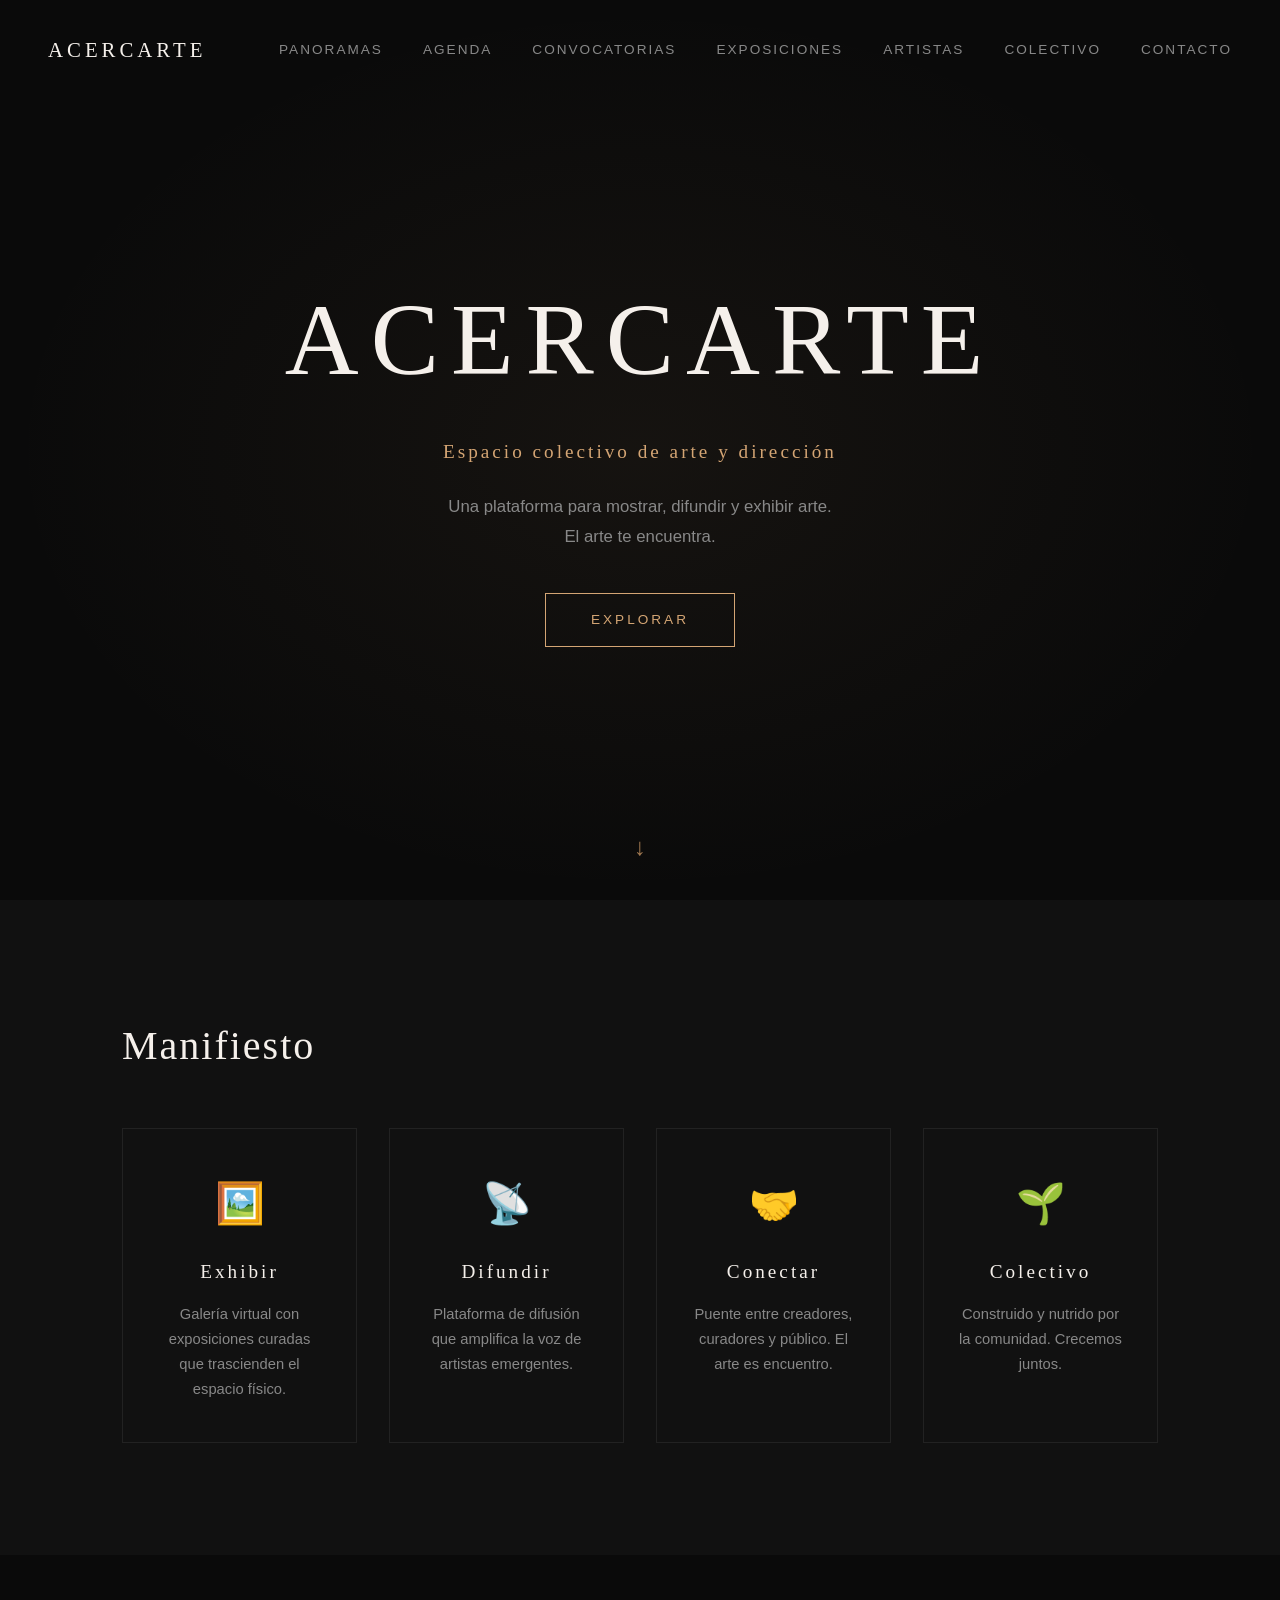
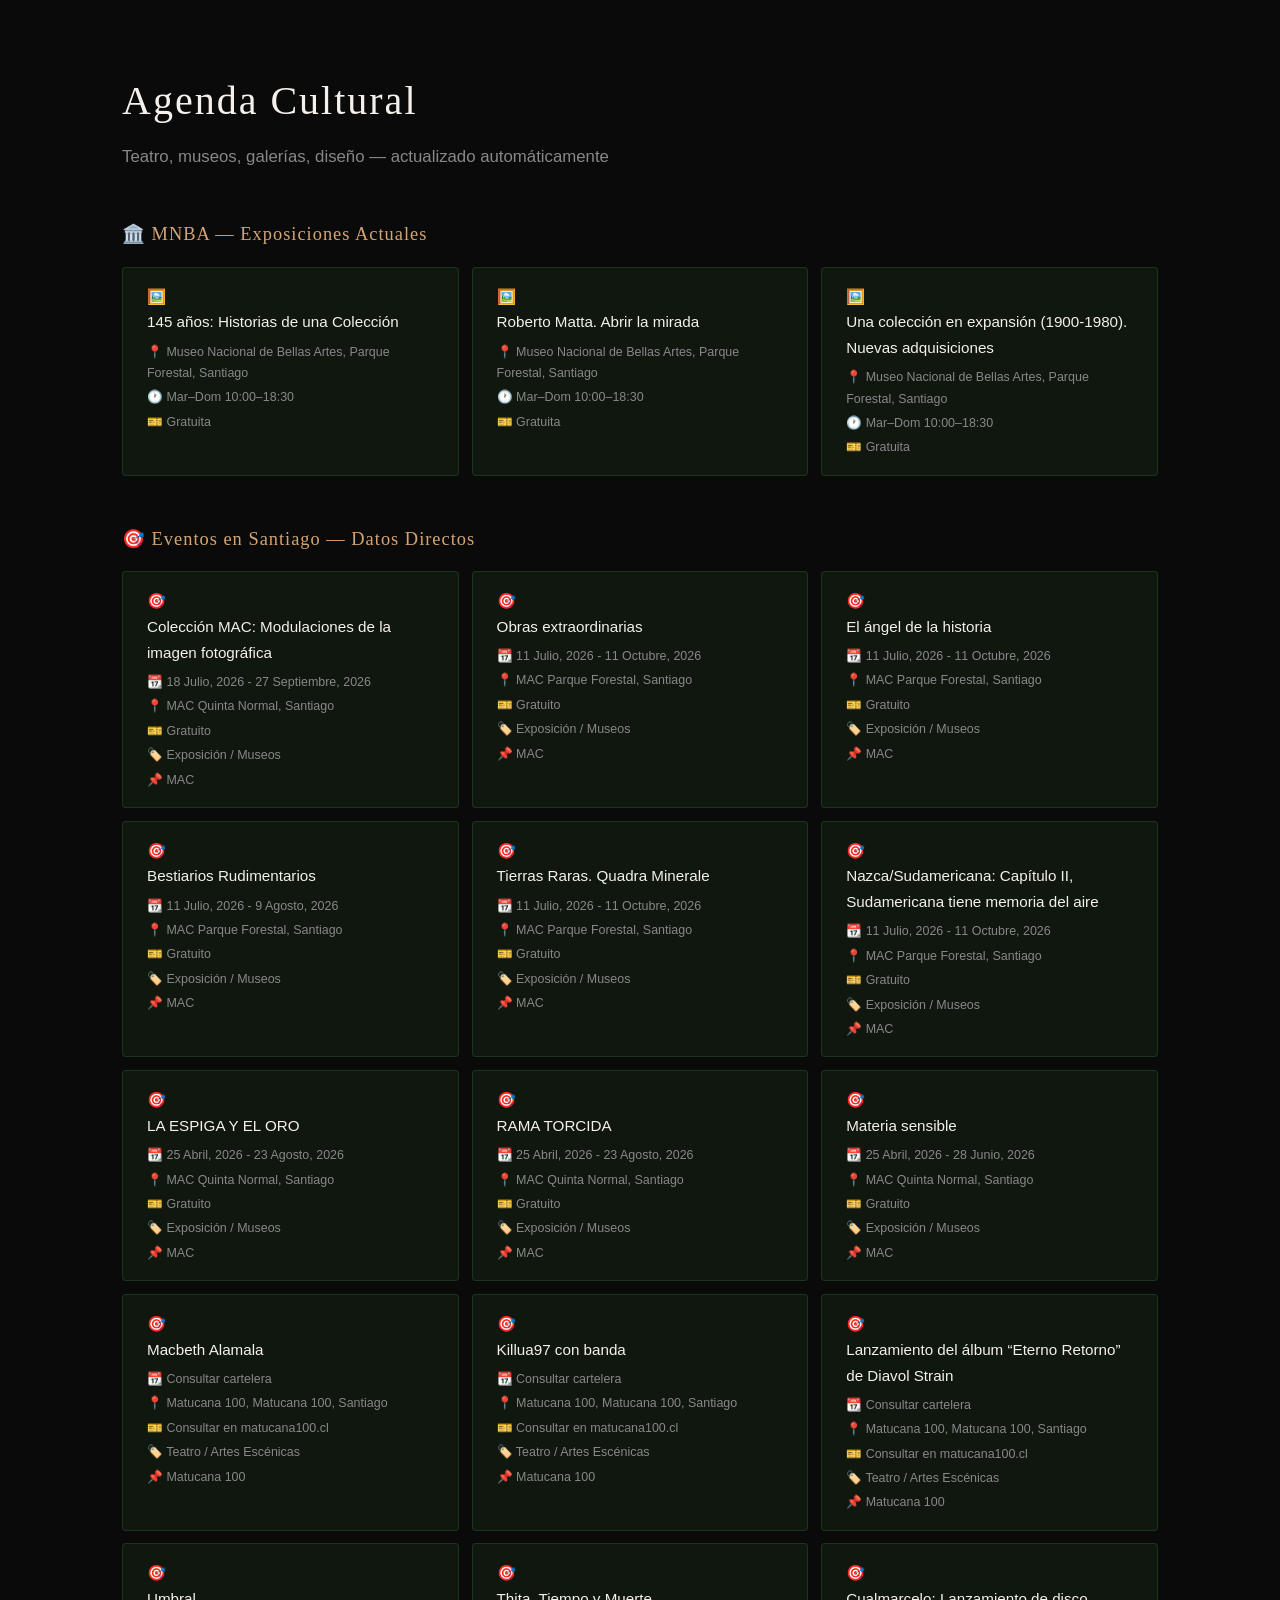
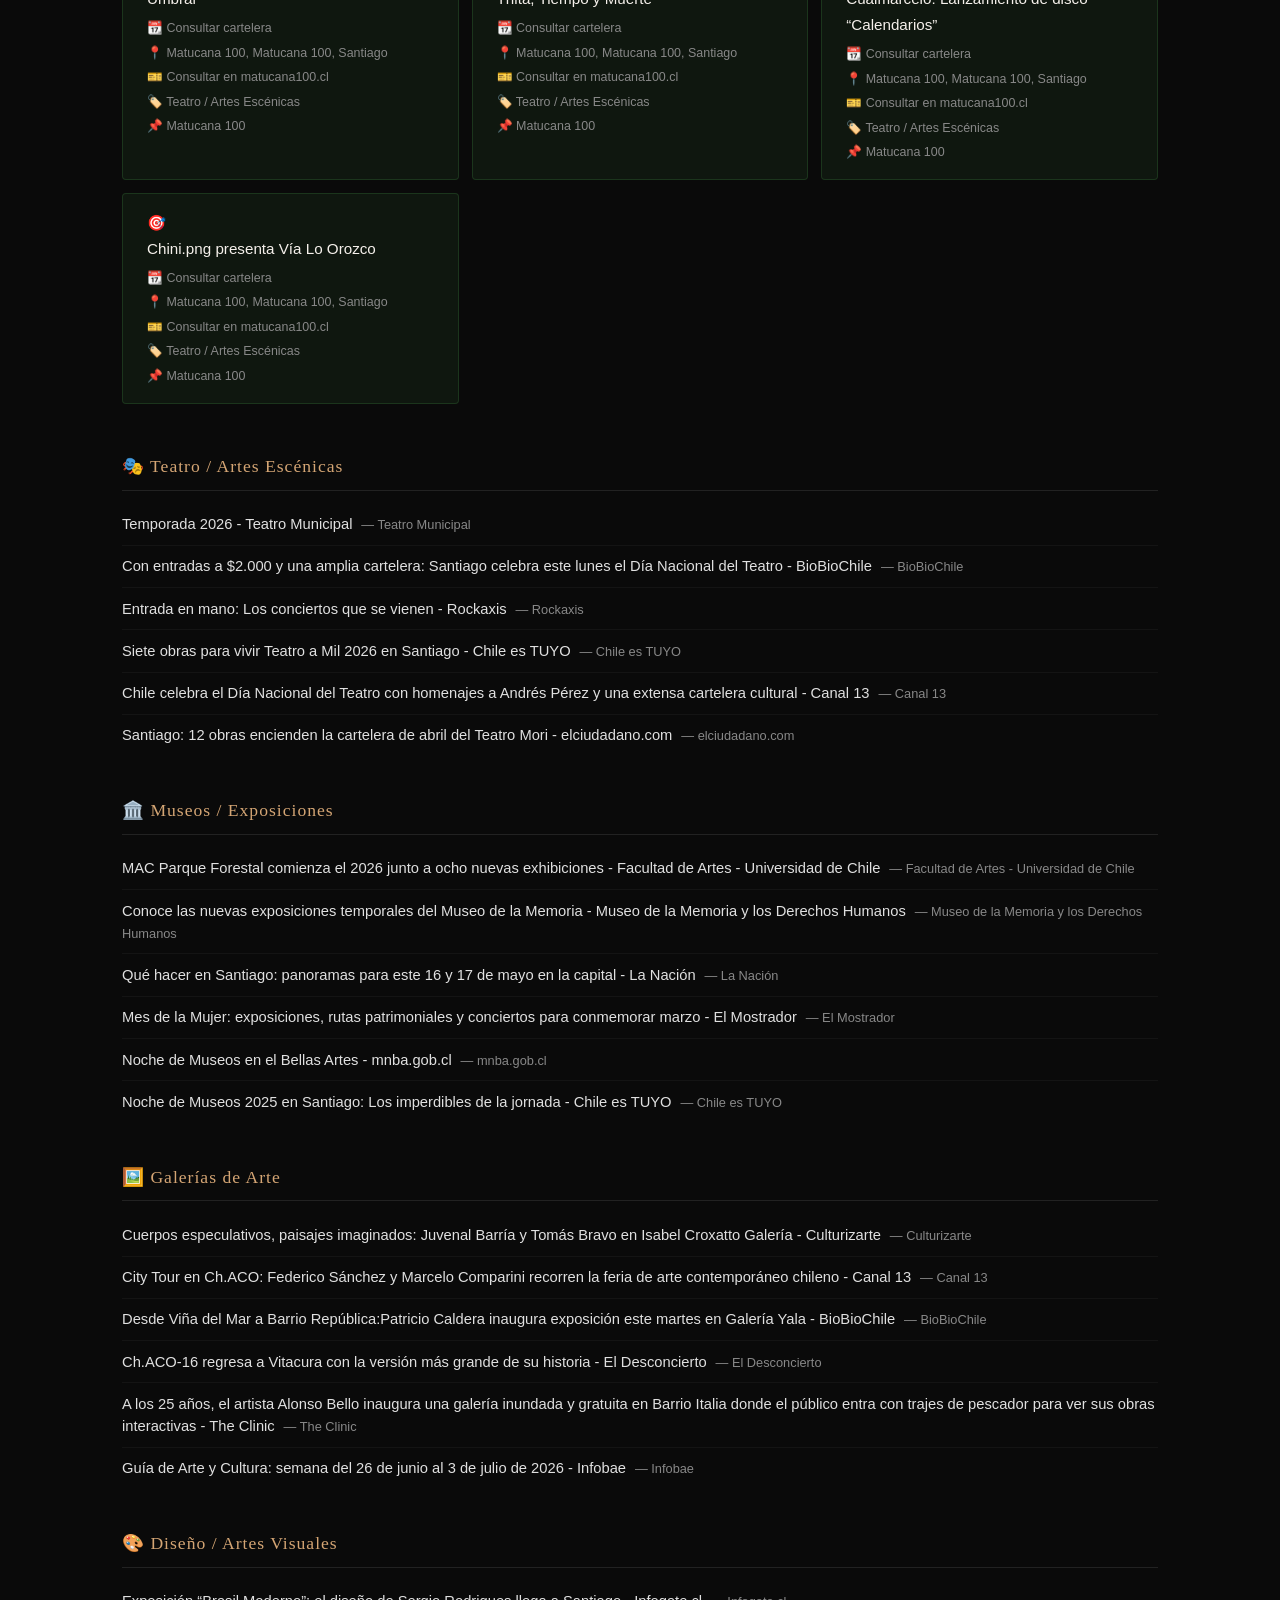
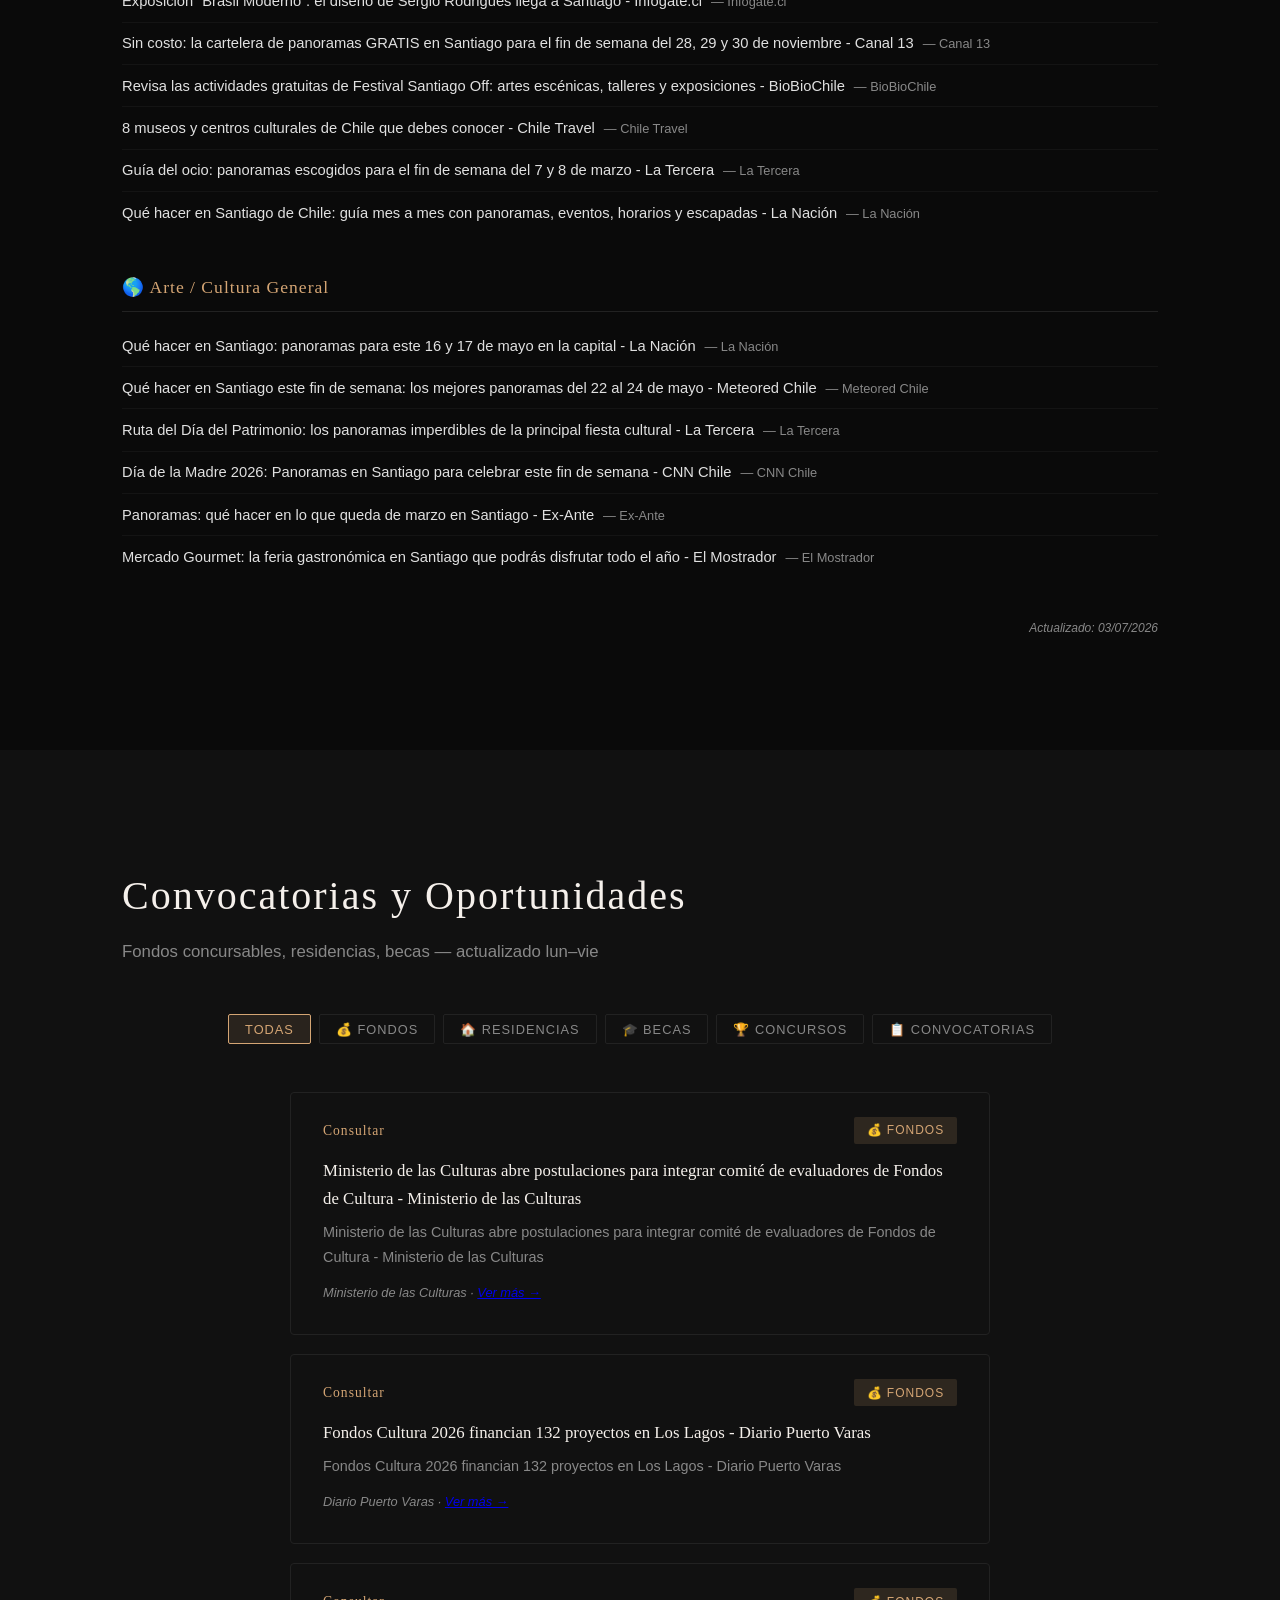
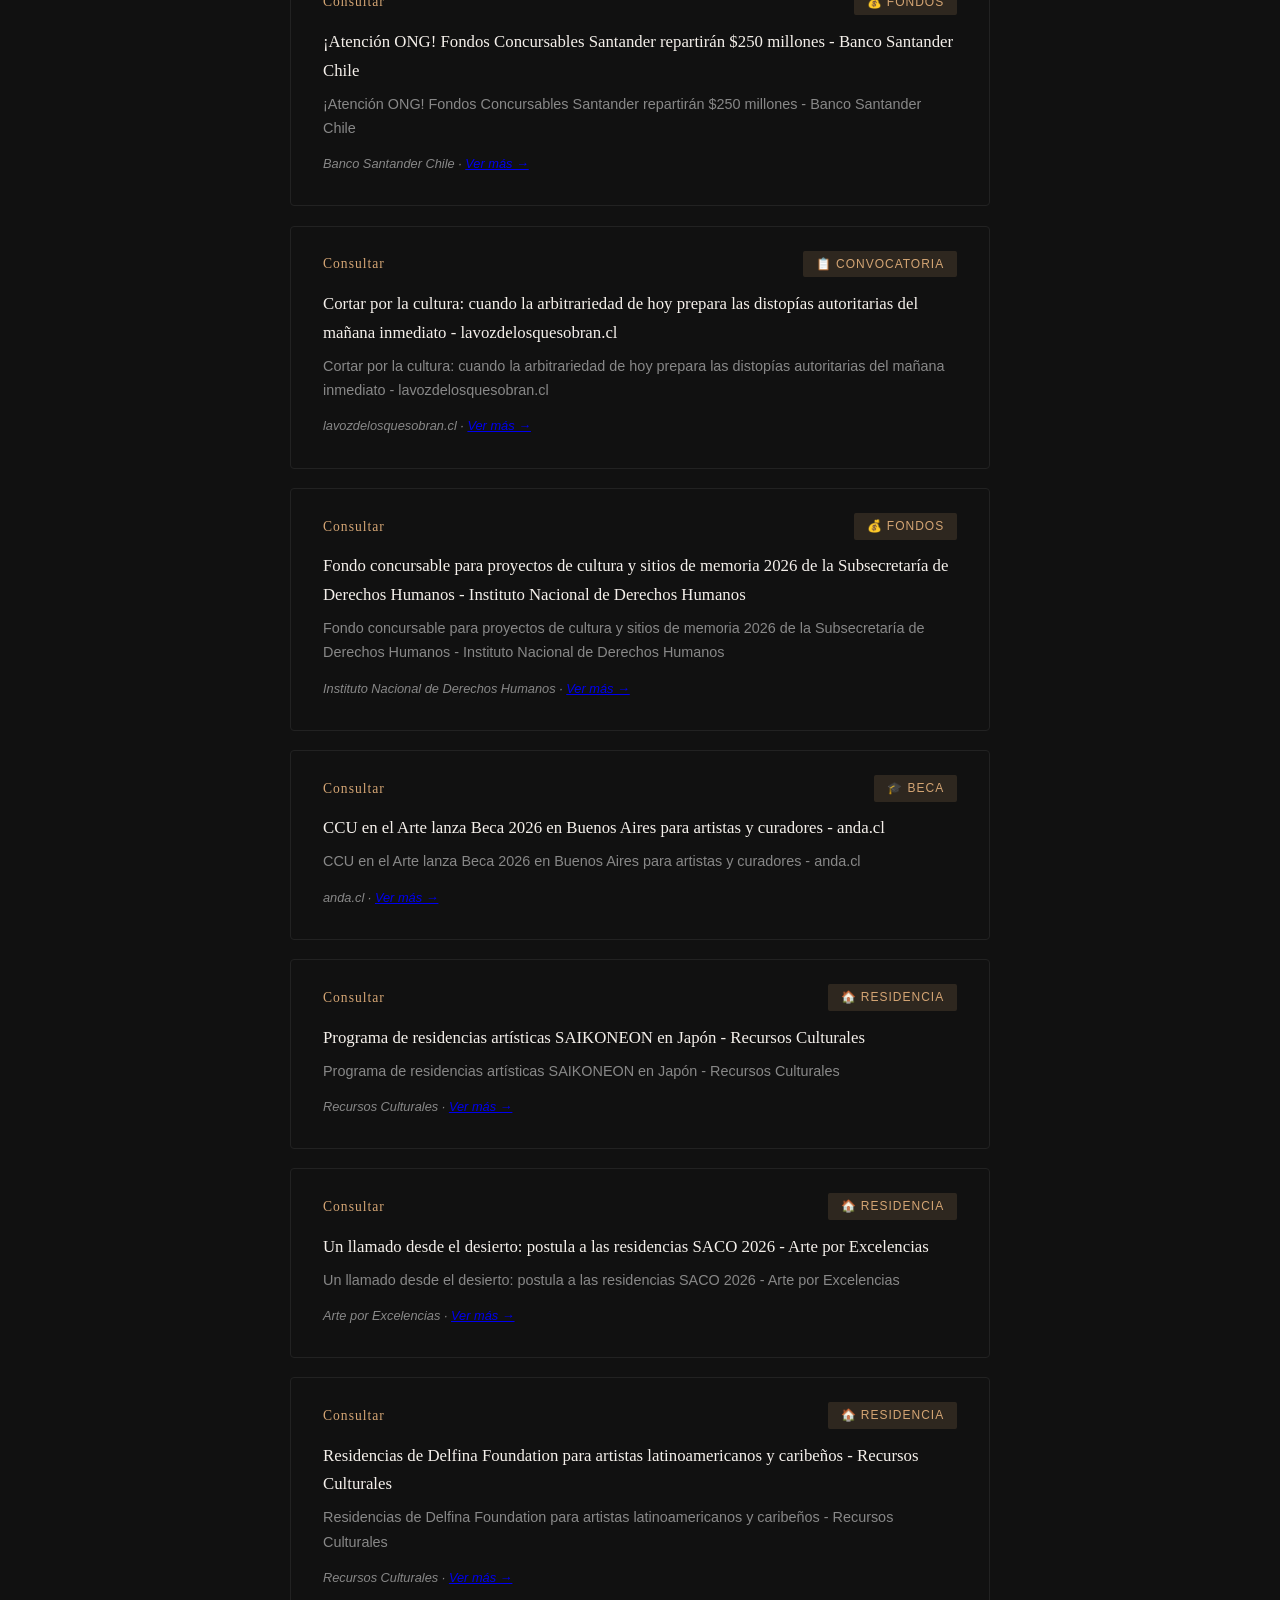
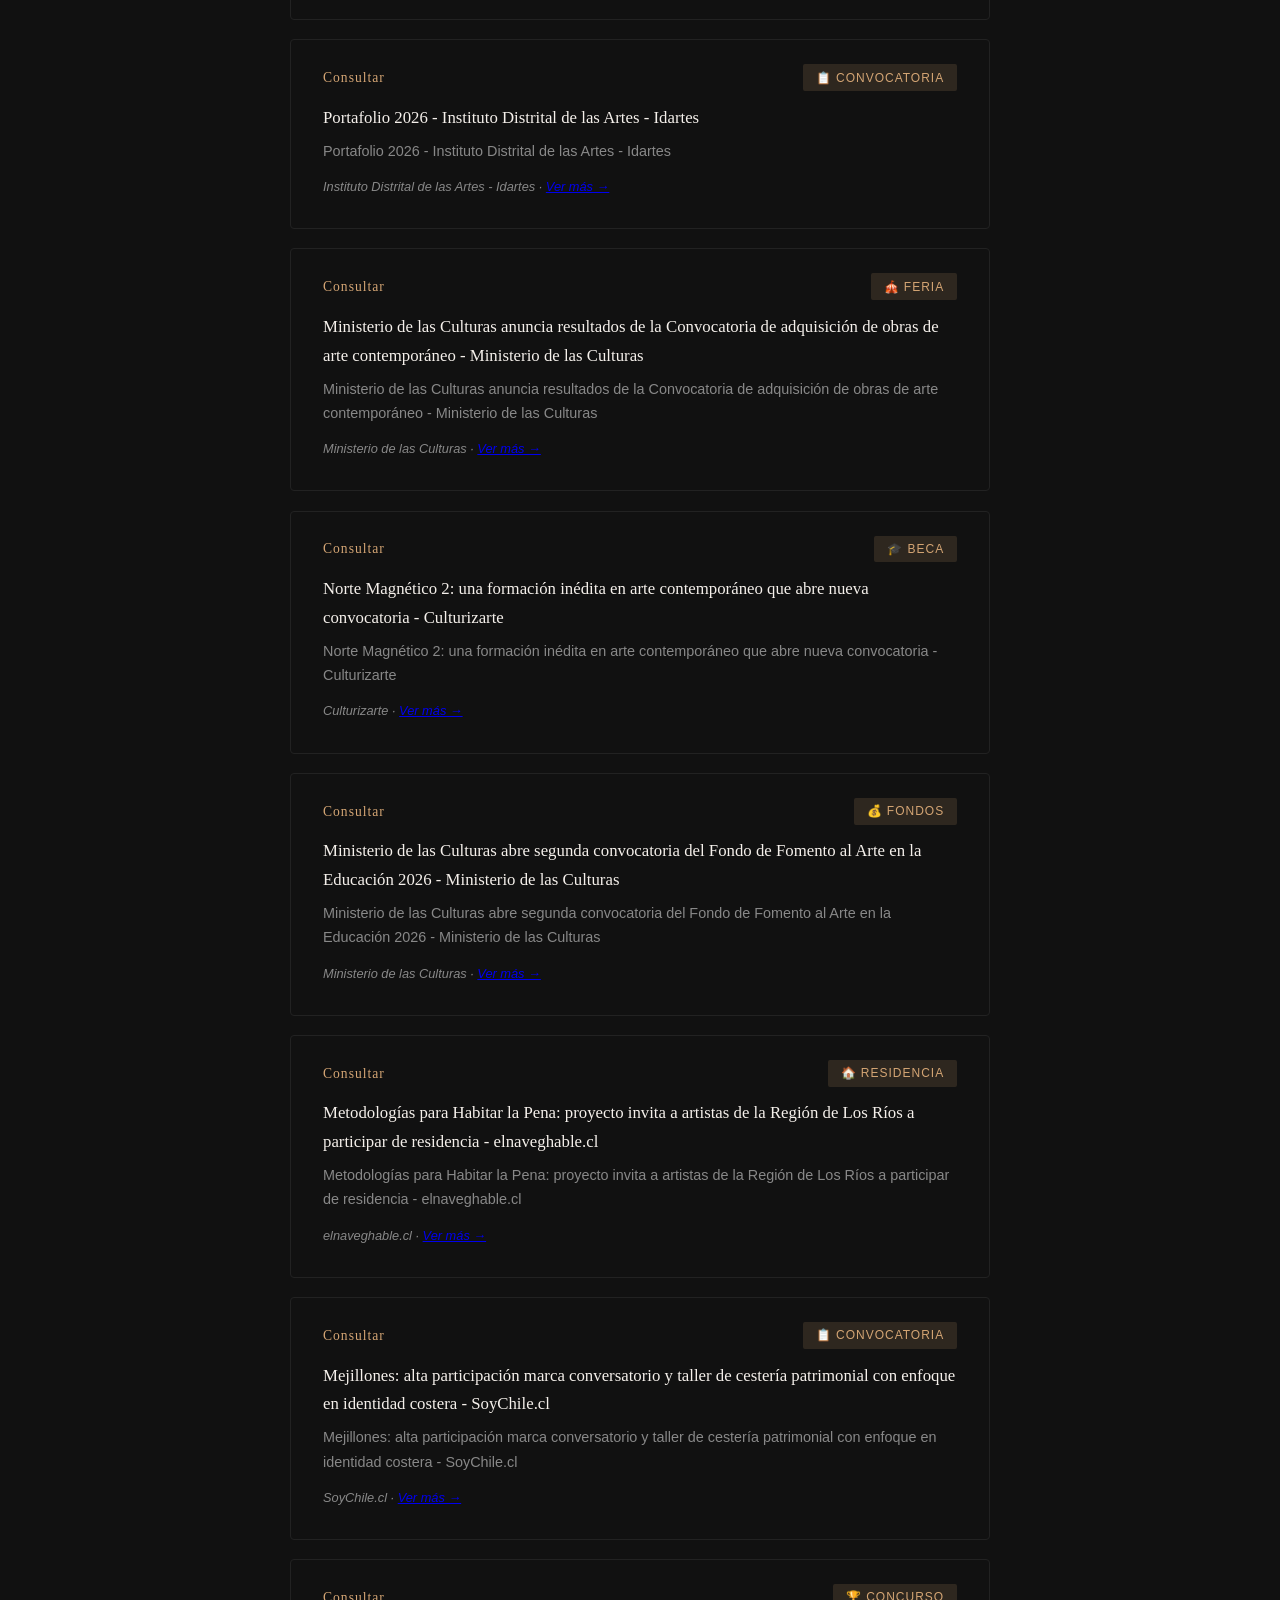
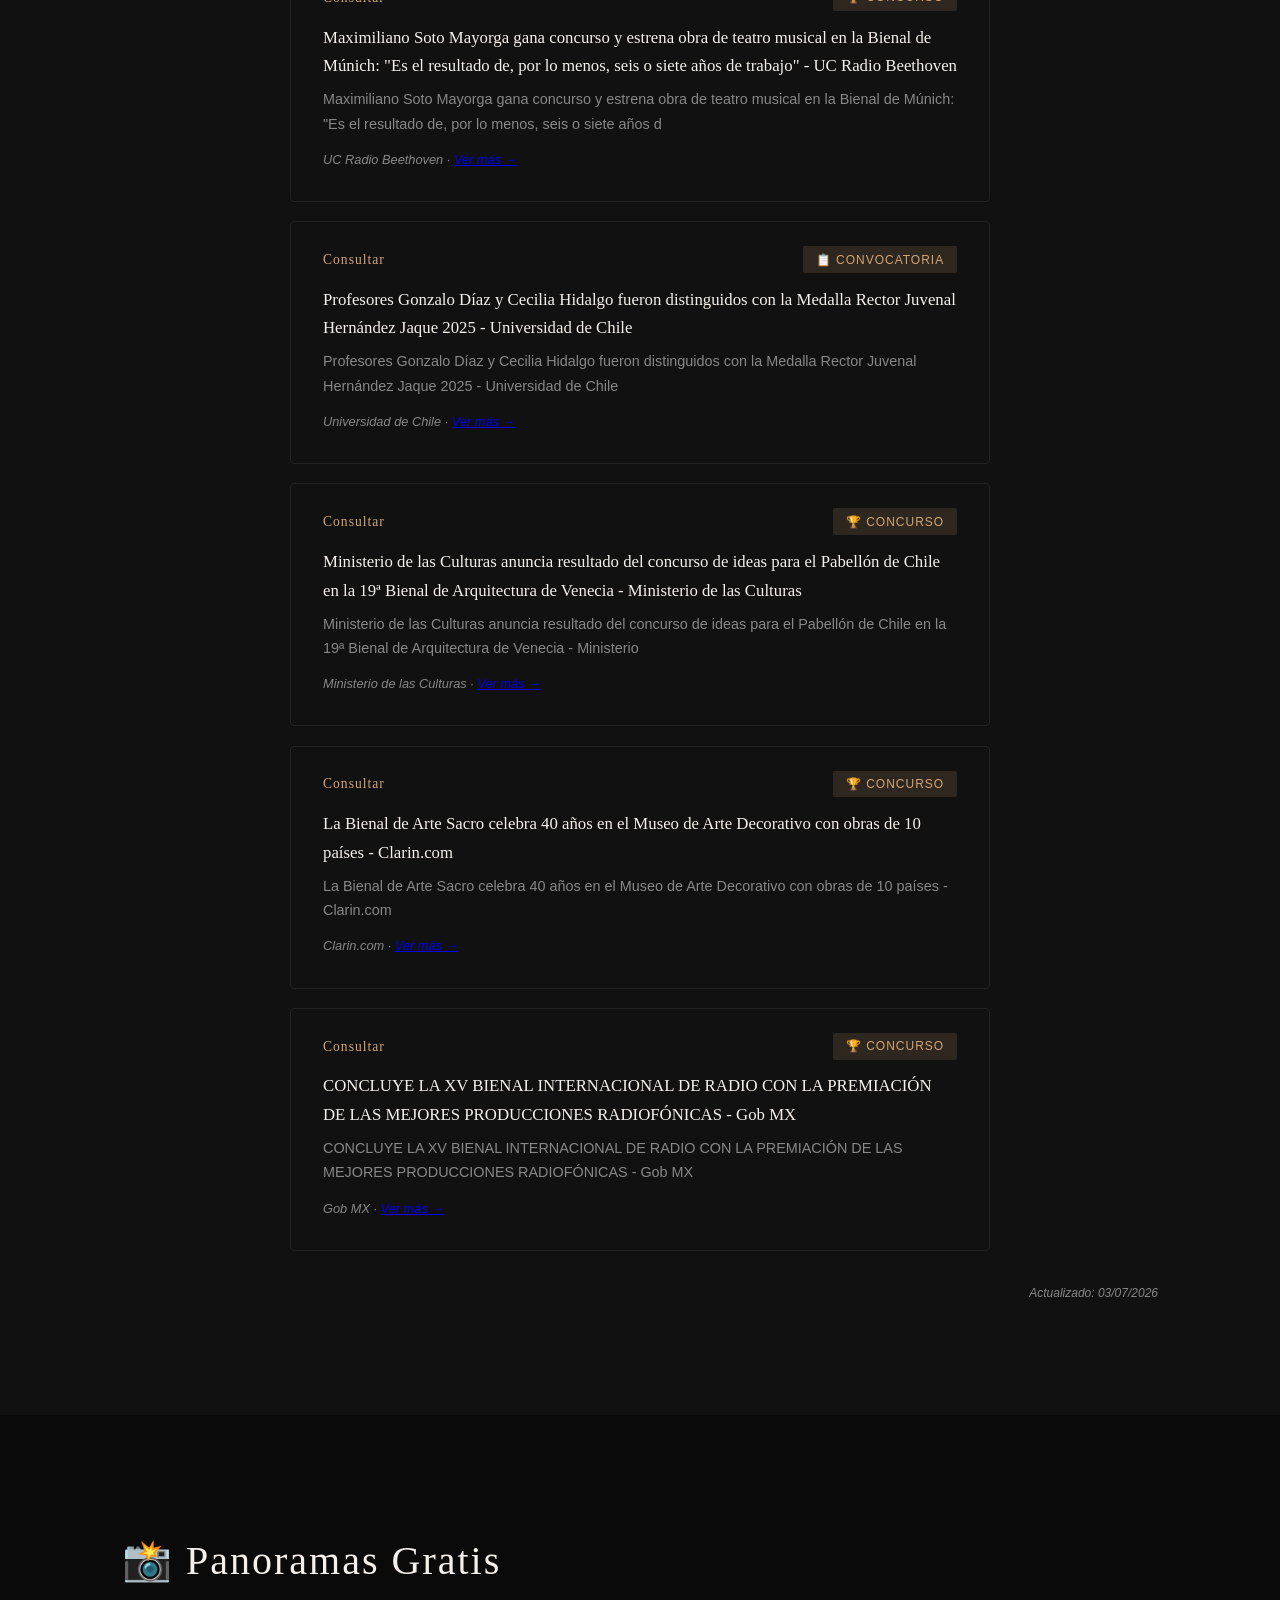
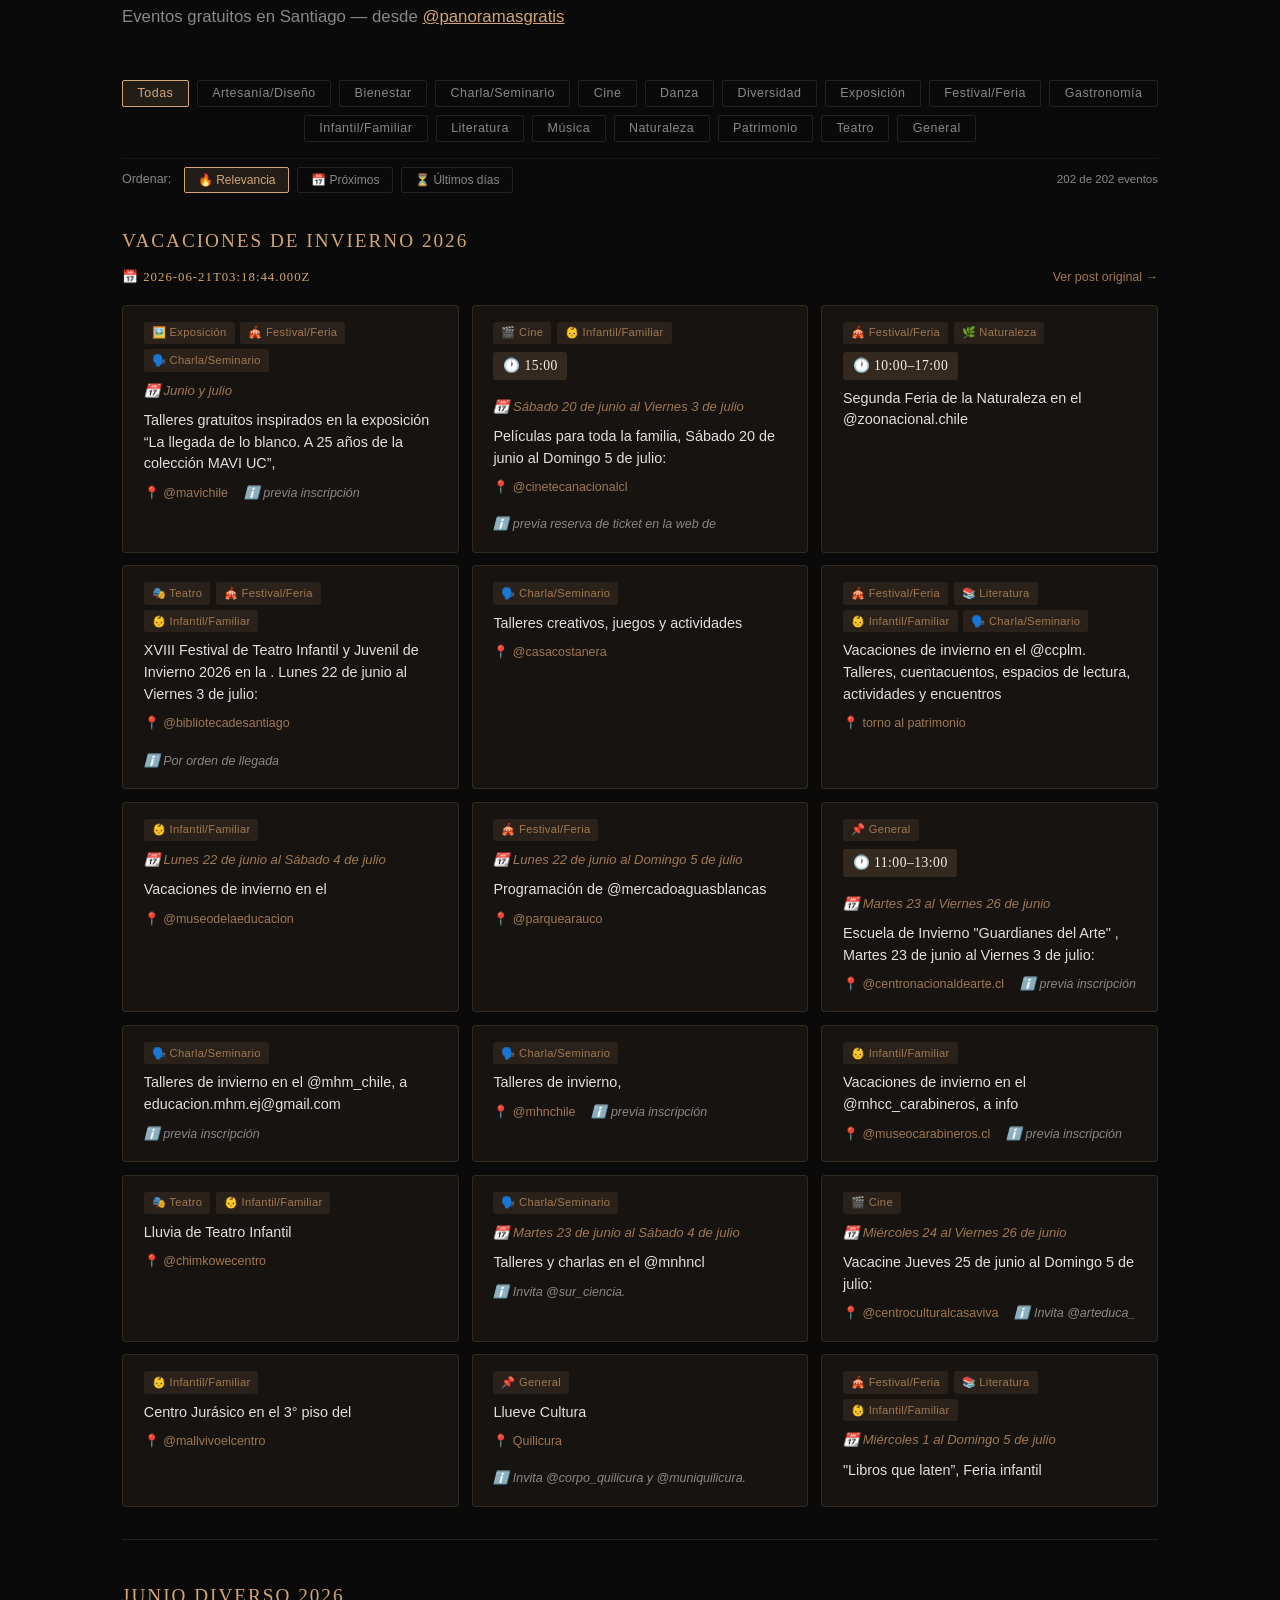
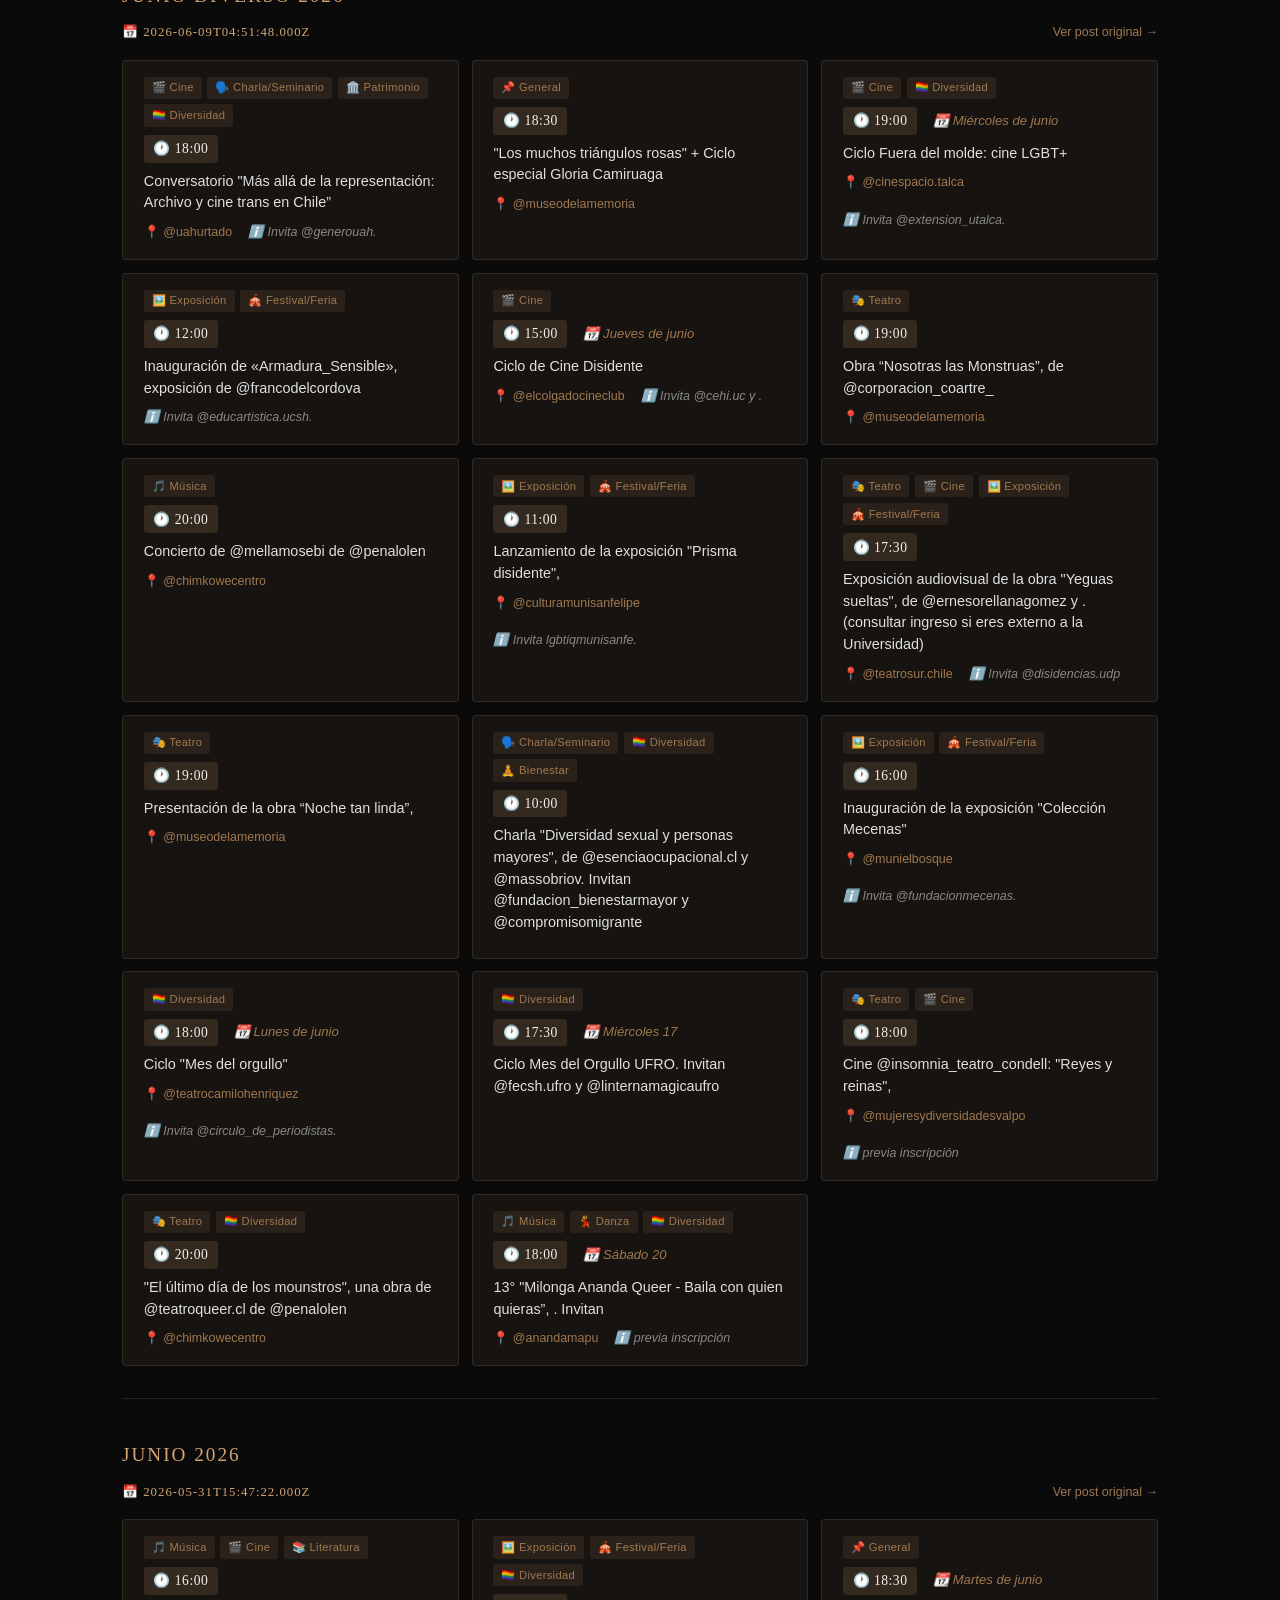
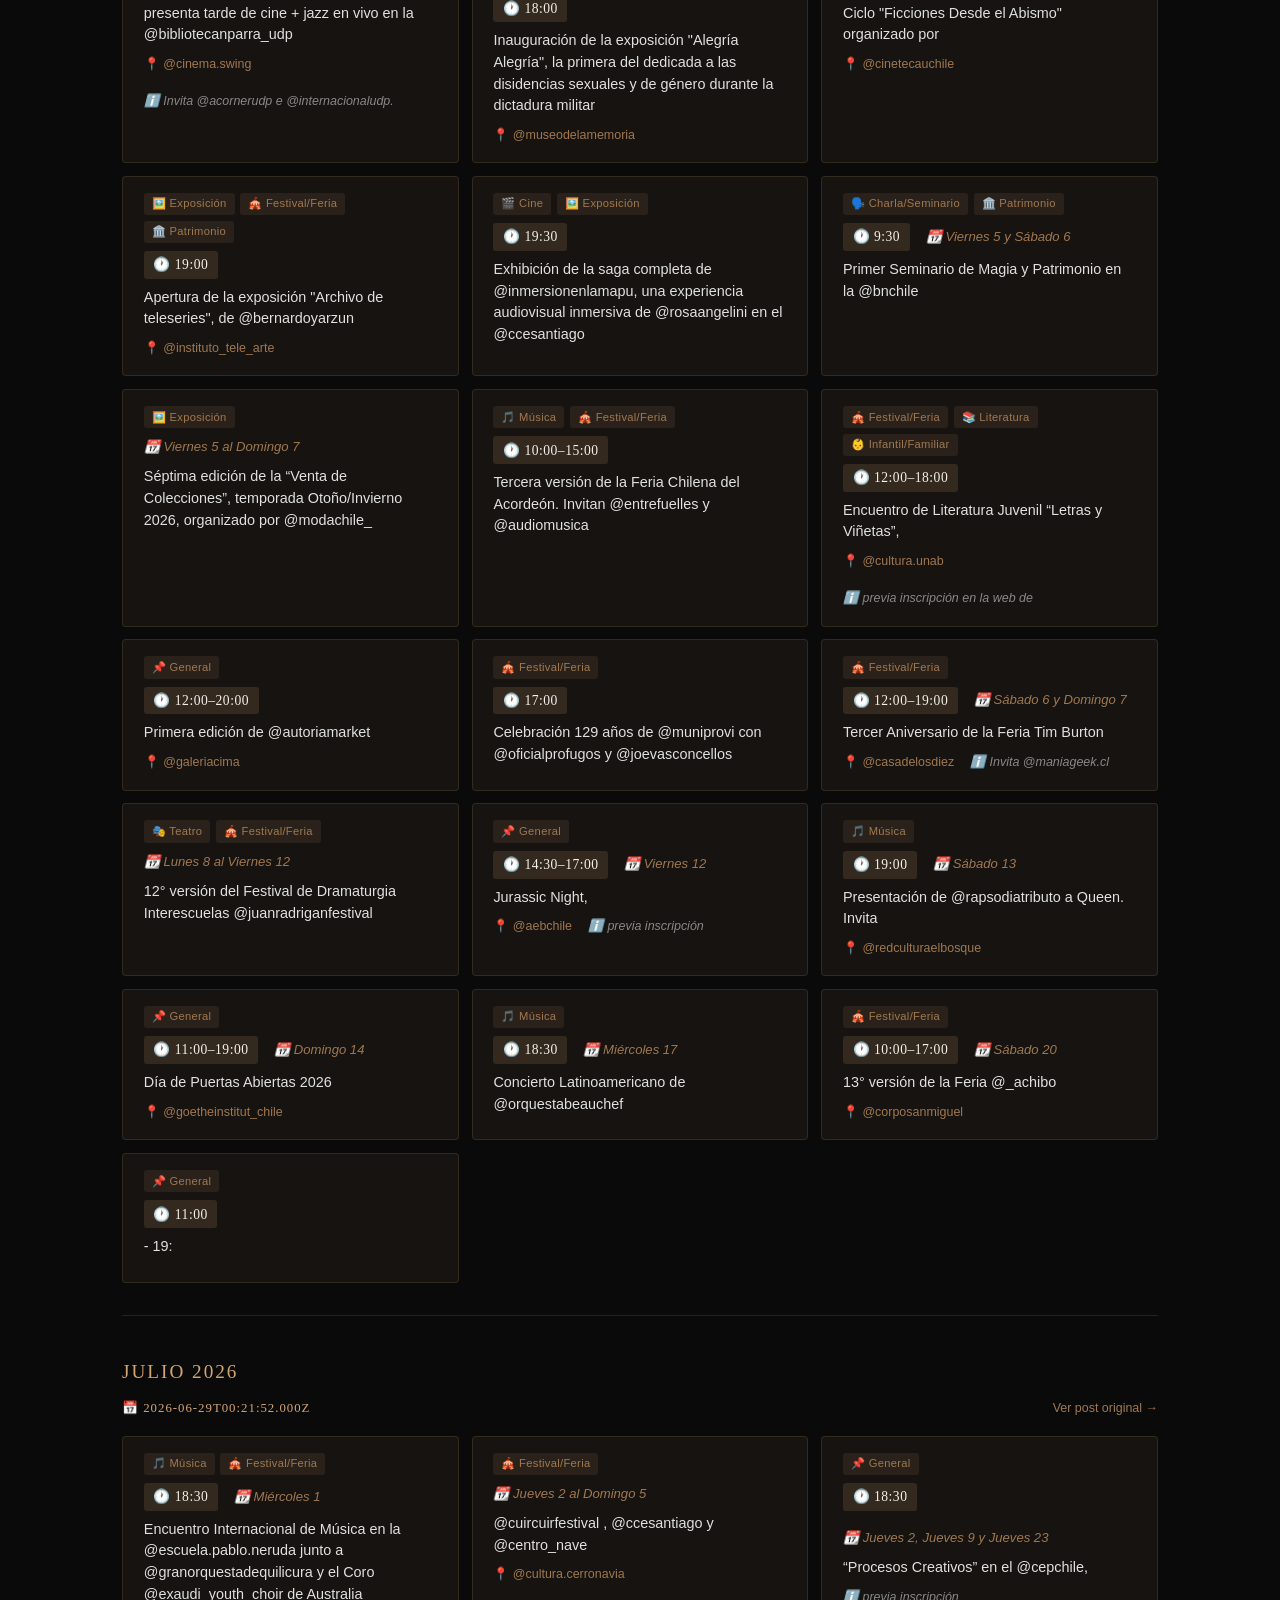
==== index.html @ b7f4e4b4 "🎯 Eventos Directos section + Panorama filters/sort UI" ====
<!DOCTYPE html>
<html lang="es">
<head>
    <meta charset="UTF-8">
    <meta name="viewport" content="width=device-width, initial-scale=1.0">
    <meta name="description" content="ACERCARTE — Espacio colectivo de arte y dirección. Exhibimos, difundimos y conectamos arte emergente.">
    <title>ACERCARTE — Espacio Colectivo de Arte</title>
    <link rel="stylesheet" href="css/style.css?v=2">
</head>
<body>
    <!-- ACERCARTE v2 — Julio 2026 -->
    <!-- Hero -->
    <header class="hero">
        <nav class="nav">
            <a href="#" class="logo">ACERCARTE</a>
            <div class="nav-links">
                <a href="#panoramas">Panoramas</a>
                <a href="#agenda">Agenda</a>
                <a href="#convocatorias">Convocatorias</a>
                <a href="#exposiciones">Exposiciones</a>
                <a href="#artistas">Artistas</a>
                <a href="#colectivo">Colectivo</a>
                <a href="#contacto">Contacto</a>
            </div>
        </nav>
        <div class="hero-content">
            <h1 class="hero-title">ACERCARTE</h1>
            <p class="hero-subtitle">Espacio colectivo de arte y dirección</p>
            <p class="hero-text">Una plataforma para mostrar, difundir y exhibir arte.<br>El arte te encuentra.</p>
            <a href="#agenda" class="btn">Explorar</a>
        </div>
        <div class="scroll-indicator">↓</div>
    </header>

    <!-- Manifiesto -->
    <section class="section manifesto" id="manifiesto">
        <div class="container">
            <h2>Manifiesto</h2>
            <div class="manifesto-grid">
                <div class="manifesto-card">
                    <span class="icon">🖼️</span>
                    <h3>Exhibir</h3>
                    <p>Galería virtual con exposiciones curadas que trascienden el espacio físico.</p>
                </div>
                <div class="manifesto-card">
                    <span class="icon">📡</span>
                    <h3>Difundir</h3>
                    <p>Plataforma de difusión que amplifica la voz de artistas emergentes.</p>
                </div>
                <div class="manifesto-card">
                    <span class="icon">🤝</span>
                    <h3>Conectar</h3>
                    <p>Puente entre creadores, curadores y público. El arte es encuentro.</p>
                </div>
                <div class="manifesto-card">
                    <span class="icon">🌱</span>
                    <h3>Colectivo</h3>
                    <p>Construido y nutrido por la comunidad. Crecemos juntos.</p>
                </div>
            </div>
        </div>
    </section>

    <!-- 🆕 Agenda Cultural (dinámica: datos/agenda.json) -->
    <section class="section agenda" id="agenda">
        <div class="container">
            <h2>Agenda Cultural</h2>
            <p class="section-subtitle">Teatro, museos, galerías, diseño — actualizado automáticamente</p>
            <div id="agenda-status" class="loading">Cargando agenda...</div>
            <div id="agenda-content" style="display:none;">
                <!-- MNBA -->
                <div id="agenda-mnba" class="agenda-block" style="display:none;">
                    <h3>🏛️ MNBA — Exposiciones Actuales</h3>
                    <div id="agenda-mnba-list" class="expo-list"></div>
                </div>
                <!-- Eventos Directos (scraping de venues) -->
                <div id="agenda-directos" class="agenda-block" style="display:none;">
                    <h3>🎯 Eventos en Santiago — Datos Directos</h3>
                    <div id="agenda-directos-list" class="expo-list"></div>
                </div>
                <!-- Categorías -->
                <div id="agenda-categories"></div>
                <p class="agenda-updated">Actualizado: <span id="agenda-date"></span></p>
            </div>
        </div>
    </section>

    <!-- 🆕 Convocatorias / Oportunidades (dinámica: datos/oportunidades.json) -->
    <section class="section convocatorias" id="convocatorias">
        <div class="container">
            <h2>Convocatorias y Oportunidades</h2>
            <p class="section-subtitle">Fondos concursables, residencias, becas — actualizado lun–vie</p>
            <div id="conv-status" class="loading">Cargando oportunidades...</div>
            <div id="conv-content" style="display:none;">
                <div id="conv-filters" class="conv-filters" style="display:none;">
                    <button class="conv-filter active" data-filter="todas">Todas</button>
                    <button class="conv-filter" data-filter="fondos">💰 Fondos</button>
                    <button class="conv-filter" data-filter="residencia">🏠 Residencias</button>
                    <button class="conv-filter" data-filter="beca">🎓 Becas</button>
                    <button class="conv-filter" data-filter="concurso">🏆 Concursos</button>
                    <button class="conv-filter" data-filter="convocatoria">📋 Convocatorias</button>
                </div>
                <div id="conv-list" class="participaciones-list"></div>
                <p class="agenda-updated">Actualizado: <span id="conv-date"></span></p>
            </div>
        </div>
    </section>

    <!-- 🆕 Panoramas Gratis (dinámica: datos/panoramas-gratis.json) -->
    <section class="section panoramas" id="panoramas">
        <div class="container">
            <h2>📸 Panoramas Gratis</h2>
            <p class="section-subtitle">Eventos gratuitos en Santiago — desde <a href="https://www.instagram.com/panoramasgratis/" target="_blank" style="color:var(--accent);">@panoramasgratis</a></p>
            <div id="pg-status" class="loading">Cargando panoramas...</div>
            <div id="pg-content" style="display:none;">
                <!-- Filtros -->
                <div id="pg-filters" class="pg-filters" style="display:none;">
                    <div id="pg-cat-filters" class="pg-cat-filters"></div>
                    <div class="pg-sort-row">
                        <span class="pg-sort-label">Ordenar:</span>
                        <button class="pg-sort active" data-sort="default">🔥 Relevancia</button>
                        <button class="pg-sort" data-sort="soonest">📅 Próximos</button>
                        <button class="pg-sort" data-sort="ending">⏳ Últimos días</button>
                        <span id="pg-count" class="pg-count"></span>
                    </div>
                </div>
                <div id="pg-list"></div>
                <p class="agenda-updated">Actualizado: <span id="pg-date"></span></p>
            </div>
        </div>
    </section>

    <!-- Exposiciones -->
    <section class="section exposiciones" id="exposiciones">
        <div class="container">
            <h2>Exposiciones</h2>
            <p class="section-subtitle">Próximamente — Espacio curatorial en construcción</p>
            <div class="gallery-grid">
                <div class="gallery-item placeholder">
                    <div class="gallery-placeholder">
                        <span>+</span>
                        <p>Tu obra aquí</p>
                    </div>
                </div>
                <div class="gallery-item placeholder">
                    <div class="gallery-placeholder">
                        <span>+</span>
                        <p>Tu obra aquí</p>
                    </div>
                </div>
                <div class="gallery-item placeholder">
                    <div class="gallery-placeholder">
                        <span>+</span>
                        <p>Tu obra aquí</p>
                    </div>
                </div>
                <div class="gallery-item placeholder">
                    <div class="gallery-placeholder">
                        <span>+</span>
                        <p>Tu obra aquí</p>
                    </div>
                </div>
            </div>
        </div>
    </section>

    <!-- Artistas -->
    <section class="section artistas" id="artistas">
        <div class="container">
            <h2>Artistas</h2>
            <p class="section-subtitle">Convocatoria abierta — Sumate al colectivo</p>
            <div class="artist-call">
                <p>¿Sos artista visual, digital, escultor, fotógrafo o creador?<br>ACERCARTE es tu espacio.</p>
                <a href="#contacto" class="btn btn-outline">Quiero participar</a>
            </div>
        </div>
    </section>

    <!-- Colectivo -->
    <section class="section colectivo" id="colectivo">
        <div class="container">
            <h2>El Colectivo</h2>
            <div class="colectivo-content">
                <p>ACERCARTE no es solo una página web — es un <strong>espacio vivo</strong> que crece con cada artista que se suma, cada obra que se exhibe y cada persona que se acerca.</p>
                <p>Creemos en el arte como <strong>experiencia compartida</strong>, no como objeto de consumo. Creemos en les artistas, en su visión y en su capacidad de transformar el mundo.</p>
                <blockquote>"El arte no reproduce lo visible. Lo hace visible." <cite>— Paul Klee</cite></blockquote>
            </div>
        </div>
    </section>

    <!-- Contacto -->
    <section class="section contacto" id="contacto">
        <div class="container">
            <h2>Contacto</h2>
            <p class="section-subtitle">Escribinos para exponer, colaborar o sumarte al colectivo</p>
            <form class="contact-form" action="#" method="POST">
                <div class="form-group">
                    <input type="text" name="nombre" placeholder="Nombre" required>
                </div>
                <div class="form-group">
                    <input type="email" name="email" placeholder="Email" required>
                </div>
                <div class="form-group">
                    <select name="motivo">
                        <option value="">¿Qué te acerca?</option>
                        <option value="exponer">Quiero exponer mi obra</option>
                        <option value="colaborar">Quiero colaborar</option>
                        <option value="colectivo">Quiero sumarme al colectivo</option>
                        <option value="otro">Otro</option>
                    </select>
                </div>
                <div class="form-group">
                    <textarea name="mensaje" rows="5" placeholder="Mensaje" required></textarea>
                </div>
                <button type="submit" class="btn">Enviar</button>
            </form>
        </div>
    </section>

    <!-- Footer -->
    <footer class="footer">
        <div class="container">
            <p class="footer-logo">ACERCARTE</p>
            <p class="footer-tagline">Espacio colectivo de arte y dirección</p>
            <p class="footer-copy">&copy; 2026 ACERCARTE. El arte te encuentra.</p>
        </div>
    </footer>

    <script src="js/main.js"></script>
</body>
</html>
---- css/style.css ----
/* ══════════════════════════════════════════════
   ACERCARTE — Espacio Colectivo de Arte
   Diseño: Minimalista, galería contemporánea
   ══════════════════════════════════════════════ */

/* ─── Reset & Base ─── */
*, *::before, *::after {
    margin: 0;
    padding: 0;
    box-sizing: border-box;
}

:root {
    --bg: #0a0a0a;
    --bg-alt: #111111;
    --text: #e0e0e0;
    --text-muted: #888;
    --accent: #d4a574;
    --accent-dim: #a07850;
    --white: #f5f0eb;
    --border: #222;
    --radius: 4px;
    --font-display: 'Georgia', 'Times New Roman', serif;
    --font-body: 'Segoe UI', 'Helvetica Neue', Arial, sans-serif;
    --max-width: 1100px;
}

html {
    scroll-behavior: smooth;
}

body {
    background: var(--bg);
    color: var(--text);
    font-family: var(--font-body);
    line-height: 1.7;
    -webkit-font-smoothing: antialiased;
}

.container {
    max-width: var(--max-width);
    margin: 0 auto;
    padding: 0 2rem;
}

/* ─── Tipografía ─── */
h1, h2, h3 {
    font-family: var(--font-display);
    font-weight: 400;
    color: var(--white);
}

h2 {
    font-size: 2.5rem;
    margin-bottom: 0.5rem;
    letter-spacing: 2px;
}

.section-subtitle {
    color: var(--text-muted);
    font-size: 1.05rem;
    margin-bottom: 3rem;
}

/* ─── Navegación ─── */
.nav {
    display: flex;
    justify-content: space-between;
    align-items: center;
    padding: 2rem 3rem;
    position: fixed;
    top: 0;
    left: 0;
    right: 0;
    z-index: 100;
    transition: background 0.4s, padding 0.4s;
}

.nav.scrolled {
    background: rgba(10, 10, 10, 0.92);
    backdrop-filter: blur(12px);
    padding: 1rem 3rem;
    border-bottom: 1px solid var(--border);
}

.logo {
    font-family: var(--font-display);
    font-size: 1.3rem;
    color: var(--white);
    text-decoration: none;
    letter-spacing: 4px;
    transition: color 0.3s;
}

.logo:hover {
    color: var(--accent);
}

.nav-links {
    display: flex;
    gap: 2.5rem;
}

.nav-links a {
    color: var(--text-muted);
    text-decoration: none;
    font-size: 0.85rem;
    letter-spacing: 2px;
    text-transform: uppercase;
    transition: color 0.3s;
}

.nav-links a:hover {
    color: var(--accent);
}

/* ─── Hero ─── */
.hero {
    min-height: 100vh;
    display: flex;
    flex-direction: column;
    justify-content: center;
    align-items: center;
    text-align: center;
    position: relative;
    background: var(--bg);
    overflow: hidden;
}

.hero::before {
    content: '';
    position: absolute;
    top: 0;
    left: 0;
    right: 0;
    bottom: 0;
    background: radial-gradient(ellipse at center, rgba(212, 165, 116, 0.06) 0%, transparent 70%);
}

.hero-content {
    position: relative;
    z-index: 1;
}

.hero-title {
    font-size: clamp(3.5rem, 8vw, 7rem);
    letter-spacing: 12px;
    margin-bottom: 0.5rem;
    animation: fadeInUp 1.2s ease;
}

.hero-subtitle {
    font-family: var(--font-display);
    font-size: 1.2rem;
    color: var(--accent);
    letter-spacing: 3px;
    margin-bottom: 1.5rem;
    animation: fadeInUp 1.2s ease 0.15s both;
}

.hero-text {
    color: var(--text-muted);
    font-size: 1.05rem;
    line-height: 1.8;
    margin-bottom: 2.5rem;
    animation: fadeInUp 1.2s ease 0.3s both;
}

.scroll-indicator {
    position: absolute;
    bottom: 2rem;
    color: var(--accent-dim);
    font-size: 1.5rem;
    animation: bounce 2s infinite;
}

/* ─── Botones ─── */
.btn {
    display: inline-block;
    padding: 0.9rem 2.8rem;
    background: transparent;
    color: var(--accent);
    border: 1px solid var(--accent);
    font-family: var(--font-body);
    font-size: 0.85rem;
    letter-spacing: 3px;
    text-transform: uppercase;
    text-decoration: none;
    cursor: pointer;
    transition: all 0.35s;
}

.btn:hover {
    background: var(--accent);
    color: var(--bg);
}

.btn-outline {
    border-color: var(--border);
    color: var(--text);
}

.btn-outline:hover {
    border-color: var(--accent);
    background: transparent;
    color: var(--accent);
}

/* ─── Secciones ─── */
.section {
    padding: 7rem 0;
}

.section:nth-child(even) {
    background: var(--bg-alt);
}

/* ─── Manifiesto ─── */
.manifesto-grid {
    display: grid;
    grid-template-columns: repeat(auto-fit, minmax(220px, 1fr));
    gap: 2rem;
    margin-top: 3rem;
}

.manifesto-card {
    padding: 2.5rem 2rem;
    border: 1px solid var(--border);
    text-align: center;
    transition: border-color 0.3s, transform 0.3s;
}

.manifesto-card:hover {
    border-color: var(--accent-dim);
    transform: translateY(-4px);
}

.manifesto-card .icon {
    font-size: 2.5rem;
    display: block;
    margin-bottom: 1.2rem;
}

.manifesto-card h3 {
    font-size: 1.2rem;
    letter-spacing: 3px;
    margin-bottom: 0.8rem;
}

.manifesto-card p {
    color: var(--text-muted);
    font-size: 0.92rem;
}

/* ─── Galería ─── */
.gallery-grid {
    display: grid;
    grid-template-columns: repeat(auto-fill, minmax(280px, 1fr));
    gap: 1.5rem;
    margin-top: 2rem;
}

.gallery-item {
    aspect-ratio: 3/4;
    overflow: hidden;
}

.gallery-placeholder {
    width: 100%;
    height: 100%;
    background: var(--bg-alt);
    border: 1px dashed var(--border);
    display: flex;
    flex-direction: column;
    justify-content: center;
    align-items: center;
    transition: border-color 0.3s, background 0.3s;
    cursor: pointer;
}

.gallery-placeholder:hover {
    border-color: var(--accent-dim);
    background: rgba(212, 165, 116, 0.04);
}

.gallery-placeholder span {
    font-size: 2.5rem;
    color: var(--text-muted);
    margin-bottom: 0.5rem;
}

.gallery-placeholder p {
    color: var(--text-muted);
    font-size: 0.85rem;
}

/* ─── Artistas ─── */
.artist-call {
    text-align: center;
    padding: 4rem 2rem;
    border: 1px solid var(--border);
    margin-top: 2rem;
}

.artist-call p {
    font-size: 1.1rem;
    color: var(--text-muted);
    margin-bottom: 2rem;
    line-height: 1.8;
}

/* ─── Colectivo ─── */
.colectivo-content {
    max-width: 700px;
    margin: 3rem auto 0;
}

.colectivo-content p {
    margin-bottom: 1.5rem;
    font-size: 1.08rem;
    color: var(--text-muted);
}

.colectivo-content strong {
    color: var(--accent);
    font-weight: 400;
}

blockquote {
    margin: 3rem 0;
    padding: 2rem;
    border-left: 2px solid var(--accent);
    font-family: var(--font-display);
    font-style: italic;
    font-size: 1.3rem;
    color: var(--white);
}

blockquote cite {
    display: block;
    margin-top: 0.8rem;
    font-family: var(--font-body);
    font-style: normal;
    font-size: 0.9rem;
    color: var(--text-muted);
}

/* ─── Contacto ─── */
.contact-form {
    max-width: 550px;
    margin: 3rem auto 0;
}

.form-group {
    margin-bottom: 1.2rem;
}

.form-group input,
.form-group select,
.form-group textarea {
    width: 100%;
    padding: 1rem;
    background: var(--bg-alt);
    border: 1px solid var(--border);
    color: var(--text);
    font-family: var(--font-body);
    font-size: 0.95rem;
    transition: border-color 0.3s;
}

.form-group input:focus,
.form-group select:focus,
.form-group textarea:focus {
    outline: none;
    border-color: var(--accent-dim);
}

.form-group select {
    color: var(--text-muted);
}

.form-group select option {
    background: var(--bg);
    color: var(--text);
}

.contact-form .btn {
    width: 100%;
    margin-top: 0.5rem;
}

/* ─── Participaciones ─── */
.participaciones-list {
    max-width: 700px;
    margin: 3rem auto 0;
}

.participacion-item {
    background: var(--bg-alt);
    border: 1px solid var(--border);
    border-radius: var(--radius);
    padding: 1.5rem 2rem;
    margin-bottom: 1.2rem;
    transition: border-color 0.3s;
}

.participacion-item:hover {
    border-color: var(--accent-dim);
}

.participacion-header {
    display: flex;
    justify-content: space-between;
    align-items: center;
    margin-bottom: 0.8rem;
}

.participacion-fecha {
    font-family: var(--font-display);
    font-size: 0.85rem;
    color: var(--accent);
    letter-spacing: 1px;
}

.participacion-estado {
    font-size: 0.75rem;
    padding: 0.2rem 0.8rem;
    border-radius: 2px;
    letter-spacing: 1px;
    text-transform: uppercase;
}

.estado-preparacion {
    background: rgba(212, 165, 116, 0.1);
    color: var(--accent);
}

.estado-postulado {
    background: rgba(212, 165, 116, 0.15);
    color: var(--accent);
}

.estado-adjudicado {
    background: rgba(212, 165, 116, 0.2);
    color: var(--white);
}

.participacion-item h3 {
    font-family: var(--font-display);
    font-size: 1.05rem;
    color: var(--white);
    margin-bottom: 0.4rem;
    font-weight: 400;
}

.participacion-item p {
    font-size: 0.9rem;
    color: var(--text-muted);
    margin-bottom: 0.4rem;
}

.participacion-meta {
    font-size: 0.8rem !important;
    color: var(--text-muted) !important;
    font-style: italic;
    margin-top: 0.8rem;
}

/* ─── Footer ─── */
.footer {
    padding: 4rem 0;
    text-align: center;
    border-top: 1px solid var(--border);
}

.footer-logo {
    font-family: var(--font-display);
    font-size: 1.5rem;
    letter-spacing: 6px;
    color: var(--white);
    margin-bottom: 0.5rem;
}

.footer-tagline {
    color: var(--accent-dim);
    font-size: 0.95rem;
    margin-bottom: 1.5rem;
}

.footer-copy {
    color: var(--text-muted);
    font-size: 0.8rem;
}

/* ─── Agenda (dinámica) ─── */
.loading {
    text-align: center;
    padding: 3rem 2rem;
    color: var(--text-muted);
    font-style: italic;
}

.empty-state {
    text-align: center;
    padding: 3rem 2rem;
    border: 1px dashed var(--border);
    border-radius: var(--radius);
}

.empty-state p {
    color: var(--text-muted);
    font-size: 1.05rem;
    margin-bottom: 0.5rem;
}

.empty-hint {
    font-size: 0.8rem !important;
    color: var(--accent-dim) !important;
}

.agenda-block {
    margin-bottom: 3rem;
}

.agenda-block h3 {
    font-size: 1.15rem;
    color: var(--accent);
    letter-spacing: 1px;
    margin-bottom: 1rem;
}

.expo-list {
    display: grid;
    grid-template-columns: repeat(auto-fill, minmax(300px, 1fr));
    gap: 0.8rem;
}

.expo-card {
    background: rgba(76, 175, 80, 0.08);
    border: 1px solid rgba(76, 175, 80, 0.2);
    padding: 1rem 1.5rem;
    border-radius: var(--radius);
    color: var(--text);
    font-size: 0.95rem;
}

.expo-link {
    color: var(--white);
    text-decoration: none;
    transition: color 0.25s;
    display: block;
    margin-bottom: 0.4rem;
}

.expo-link:hover {
    color: var(--accent);
    text-decoration: underline;
}

.expo-meta {
    font-size: 0.78rem;
    color: var(--text-muted);
    margin-top: 0.2rem;
}

.agenda-cat {
    margin-bottom: 2.5rem;
}

.agenda-cat h3 {
    font-size: 1.1rem;
    color: var(--accent);
    letter-spacing: 1px;
    margin-bottom: 0.8rem;
    padding-bottom: 0.5rem;
    border-bottom: 1px solid var(--border);
}

.agenda-list {
    list-style: none;
}

.agenda-item {
    padding: 0.6rem 0;
    border-bottom: 1px solid rgba(255,255,255,0.04);
    font-size: 0.92rem;
    line-height: 1.5;
}

.agenda-item:last-child {
    border-bottom: none;
}

.agenda-item a {
    color: var(--text);
    text-decoration: none;
    transition: color 0.25s;
}

.agenda-item a:hover {
    color: var(--accent);
}

.agenda-source {
    color: var(--text-muted);
    font-size: 0.8rem;
    margin-left: 0.3rem;
}

.agenda-empty {
    color: var(--text-muted);
    font-style: italic;
    font-size: 0.85rem;
}

.agenda-empty-msg {
    color: var(--text-muted);
    text-align: center;
    padding: 2rem;
    font-style: italic;
}

.agenda-updated {
    text-align: right;
    color: var(--text-muted);
    font-size: 0.75rem;
    margin-top: 2rem;
    font-style: italic;
}

/* ─── Convocatorias (filtros) ─── */
.conv-filters {
    display: flex;
    flex-wrap: wrap;
    gap: 0.5rem;
    margin-bottom: 2rem;
    justify-content: center;
}

.conv-filter {
    background: transparent;
    border: 1px solid var(--border);
    color: var(--text-muted);
    padding: 0.4rem 1rem;
    border-radius: 2px;
    font-family: var(--font-body);
    font-size: 0.8rem;
    letter-spacing: 1px;
    text-transform: uppercase;
    cursor: pointer;
    transition: all 0.25s;
}

.conv-filter:hover {
    border-color: var(--accent-dim);
    color: var(--accent);
}

.conv-filter.active {
    background: rgba(212, 165, 116, 0.12);
    border-color: var(--accent);
    color: var(--accent);
}

/* ─── Panoramas Gratis ─── */
.pg-post {
    margin-bottom: 2.5rem;
    padding-bottom: 2rem;
    border-bottom: 1px solid var(--border);
}
.pg-post:last-child {
    border-bottom: none;
    margin-bottom: 0;
}
.pg-post-header {
    font-family: var(--font-display);
    font-size: 1.2rem;
    color: var(--accent);
    letter-spacing: 2px;
    margin-bottom: 0.6rem;
    text-transform: uppercase;
}
.pg-events {
    display: grid;
    grid-template-columns: repeat(auto-fill, minmax(320px, 1fr));
    gap: 0.8rem;
    margin-top: 1rem;
}
.pg-event-card {
    background: rgba(212, 165, 116, 0.06);
    border: 1px solid rgba(212, 165, 116, 0.15);
    border-radius: var(--radius);
    padding: 1rem 1.3rem;
    transition: border-color 0.3s, background 0.3s;
}
.pg-event-card:hover {
    border-color: var(--accent-dim);
    background: rgba(212, 165, 116, 0.1);
}
.pg-event-when {
    display: flex;
    gap: 1rem;
    flex-wrap: wrap;
    margin-bottom: 0.5rem;
}
.pg-ev-time {
    font-family: var(--font-display);
    font-size: 0.85rem;
    color: var(--white);
    background: rgba(212, 165, 116, 0.15);
    padding: 0.15rem 0.6rem;
    border-radius: 3px;
    letter-spacing: 0.5px;
}
.pg-ev-date {
    font-size: 0.82rem;
    color: var(--accent-dim);
    font-style: italic;
    align-self: center;
}
.pg-ev-desc {
    font-size: 0.9rem;
    color: var(--text);
    line-height: 1.5;
    margin-bottom: 0.5rem;
}
.pg-ev-meta {
    display: flex;
    gap: 1rem;
    flex-wrap: wrap;
    font-size: 0.78rem;
    color: var(--text-muted);
    margin-top: 0.4rem;
}
.pg-ev-loc {
    color: var(--accent-dim);
}
.pg-ev-extra {
    color: var(--text-muted);
    font-style: italic;
}

.pg-header {
    display: flex;
    justify-content: space-between;
    align-items: center;
    margin-bottom: 0.8rem;
}

.pg-date {
    font-family: var(--font-display);
    font-size: 0.8rem;
    color: var(--accent);
    letter-spacing: 1px;
}

.pg-link {
    font-size: 0.78rem;
    color: var(--accent-dim);
    text-decoration: none;
    transition: color 0.25s;
}

.pg-link:hover {
    color: var(--accent);
}

/* ─── Panorama filters ─── */
.pg-filters {
    margin-bottom: 2rem;
}

.pg-cat-filters {
    display: flex;
    flex-wrap: wrap;
    gap: 0.5rem;
    margin-bottom: 1rem;
    justify-content: center;
}

.pg-cat-filter {
    background: transparent;
    border: 1px solid var(--border);
    color: var(--text-muted);
    padding: 0.35rem 0.9rem;
    border-radius: 2px;
    font-family: var(--font-body);
    font-size: 0.78rem;
    letter-spacing: 0.5px;
    cursor: pointer;
    transition: all 0.25s;
}

.pg-cat-filter:hover {
    border-color: var(--accent-dim);
    color: var(--accent);
}

.pg-cat-filter.active {
    background: rgba(212, 165, 116, 0.12);
    border-color: var(--accent);
    color: var(--accent);
}

.pg-sort-row {
    display: flex;
    align-items: center;
    gap: 0.5rem;
    flex-wrap: wrap;
    justify-content: center;
    padding-top: 0.5rem;
    border-top: 1px solid rgba(255,255,255,0.05);
}

.pg-sort-label {
    font-size: 0.78rem;
    color: var(--text-muted);
    margin-right: 0.3rem;
}

.pg-sort {
    background: transparent;
    border: 1px solid var(--border);
    color: var(--text-muted);
    padding: 0.3rem 0.8rem;
    border-radius: 2px;
    font-family: var(--font-body);
    font-size: 0.75rem;
    cursor: pointer;
    transition: all 0.25s;
}

.pg-sort:hover {
    border-color: var(--accent-dim);
    color: var(--accent);
}

.pg-sort.active {
    background: rgba(212, 165, 116, 0.12);
    border-color: var(--accent);
    color: var(--accent);
}

.pg-count {
    font-size: 0.72rem;
    color: var(--text-muted);
    margin-left: auto;
}

/* ─── Event category tags ─── */
.pg-ev-tags {
    display: flex;
    flex-wrap: wrap;
    gap: 0.35rem;
    margin-bottom: 0.5rem;
}

.pg-ev-tag {
    font-size: 0.7rem;
    background: rgba(212, 165, 116, 0.1);
    color: var(--accent-dim);
    padding: 0.1rem 0.5rem;
    border-radius: 3px;
    letter-spacing: 0.3px;
}

/* ─── Animaciones ─── */
@keyframes fadeInUp {
    from {
        opacity: 0;
        transform: translateY(30px);
    }
    to {
        opacity: 1;
        transform: translateY(0);
    }
}

@keyframes bounce {
    0%, 100% { transform: translateY(0); }
    50% { transform: translateY(10px); }
}

/* ─── Responsive ─── */
@media (max-width: 768px) {
    .nav {
        padding: 1.5rem;
    }
    .nav-links {
        gap: 1.2rem;
    }
    .nav-links a {
        font-size: 0.72rem;
        letter-spacing: 1px;
    }
    .hero-title {
        letter-spacing: 6px;
    }
    .hero-subtitle {
        letter-spacing: 2px;
    }
    .section {
        padding: 5rem 0;
    }
    h2 {
        font-size: 1.8rem;
    }
    .gallery-grid {
        grid-template-columns: repeat(auto-fill, minmax(160px, 1fr));
    }
}
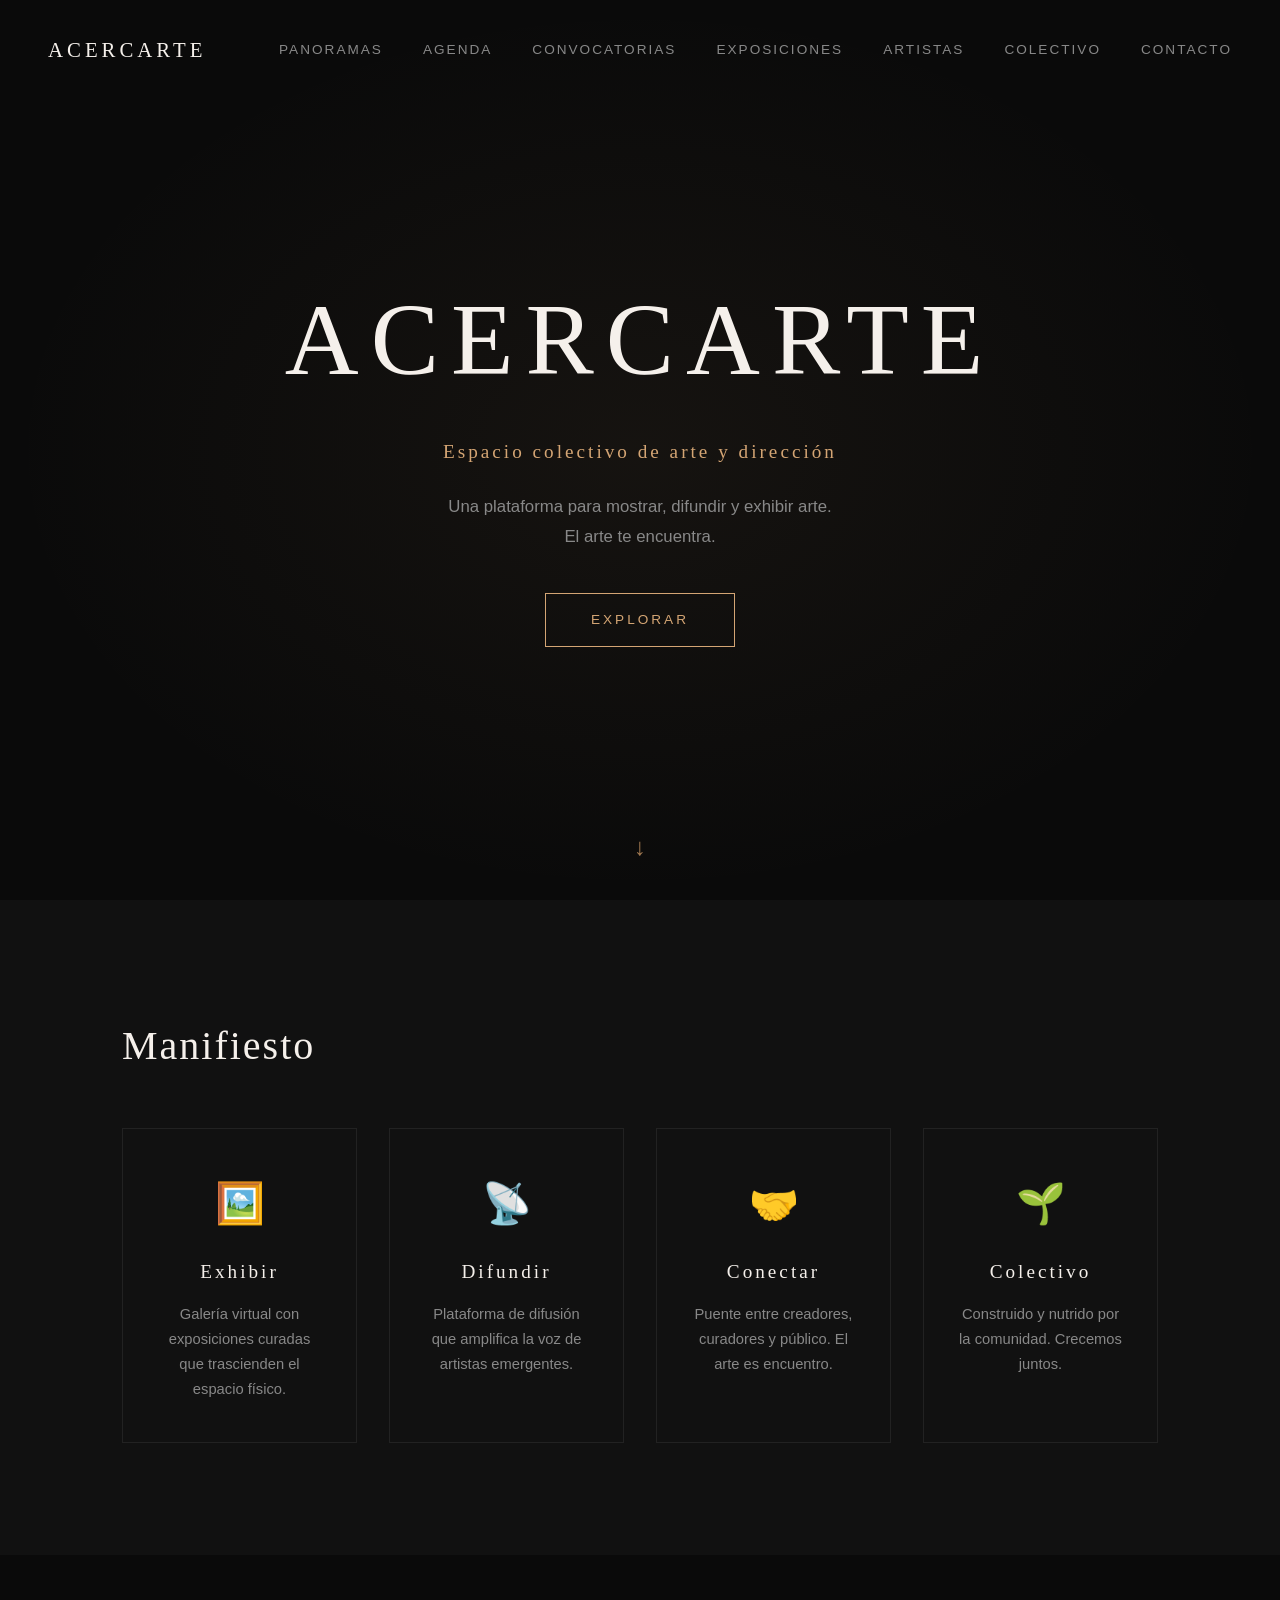
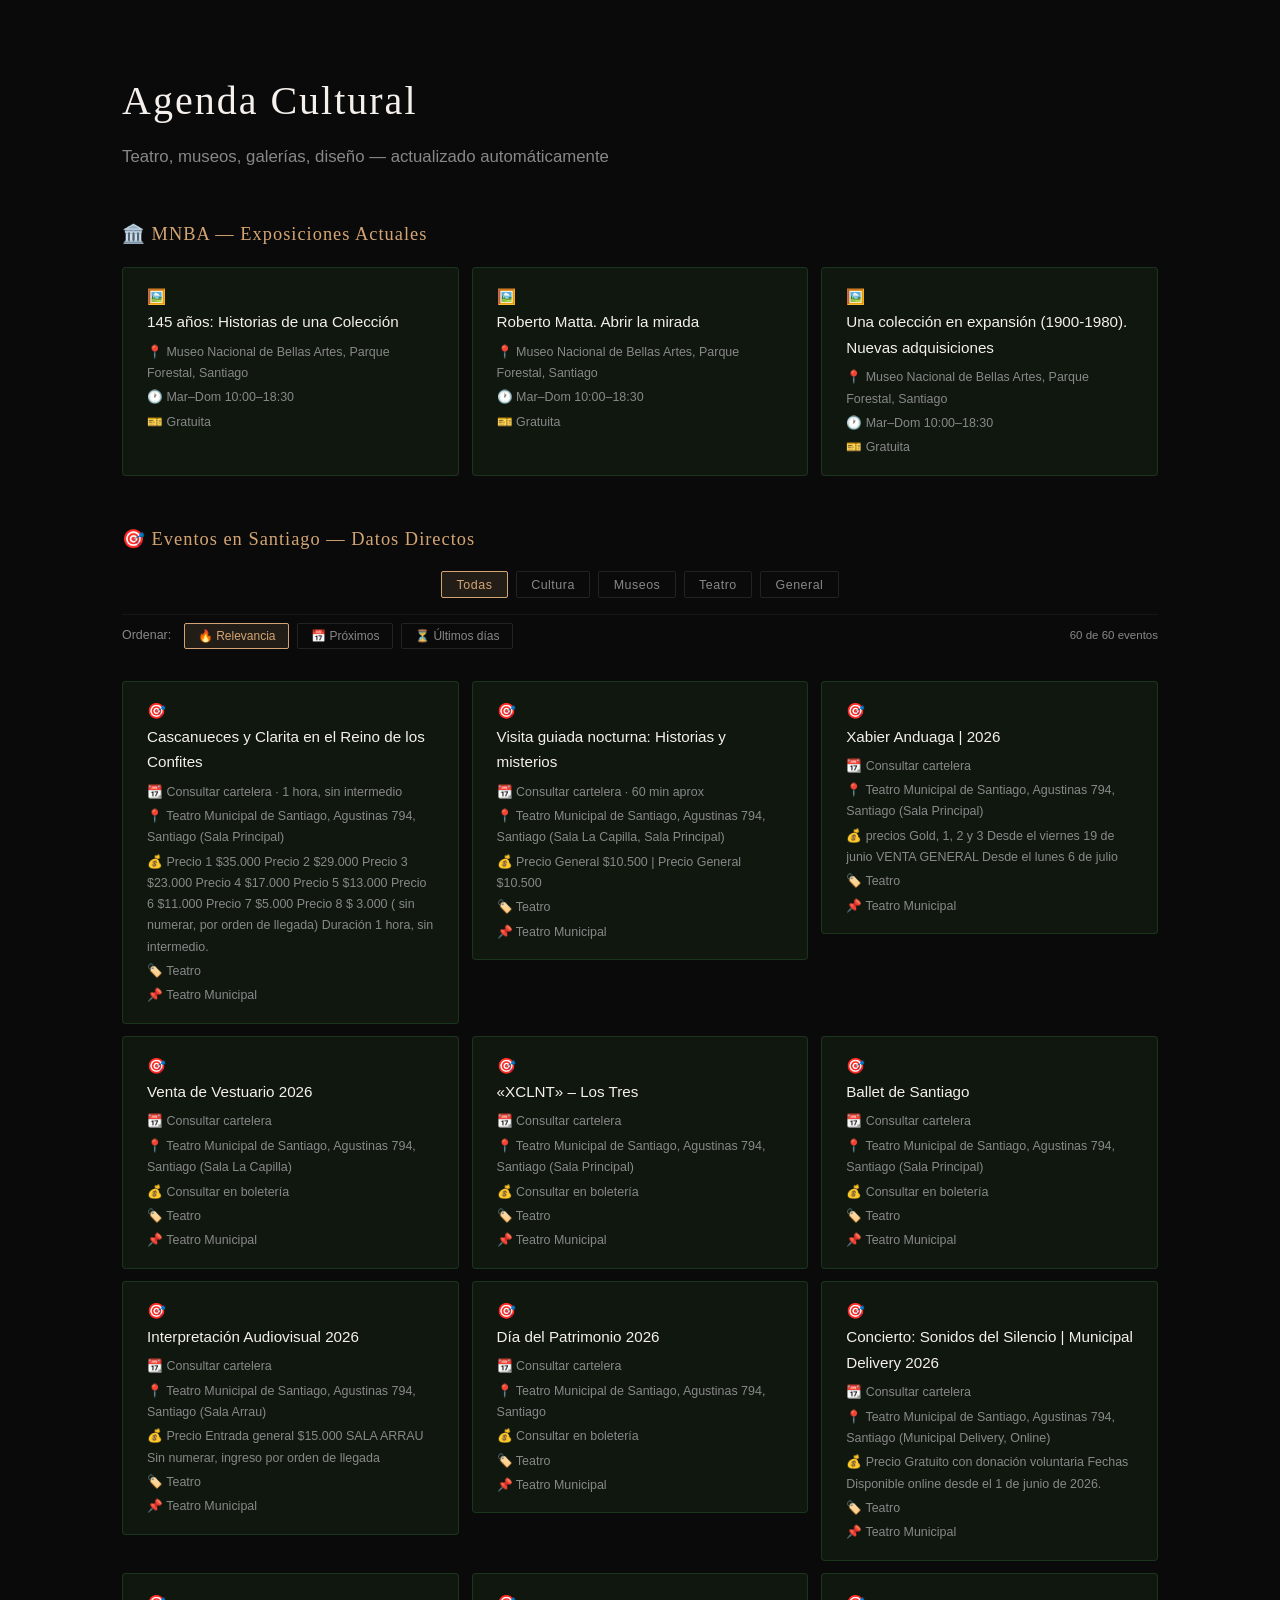
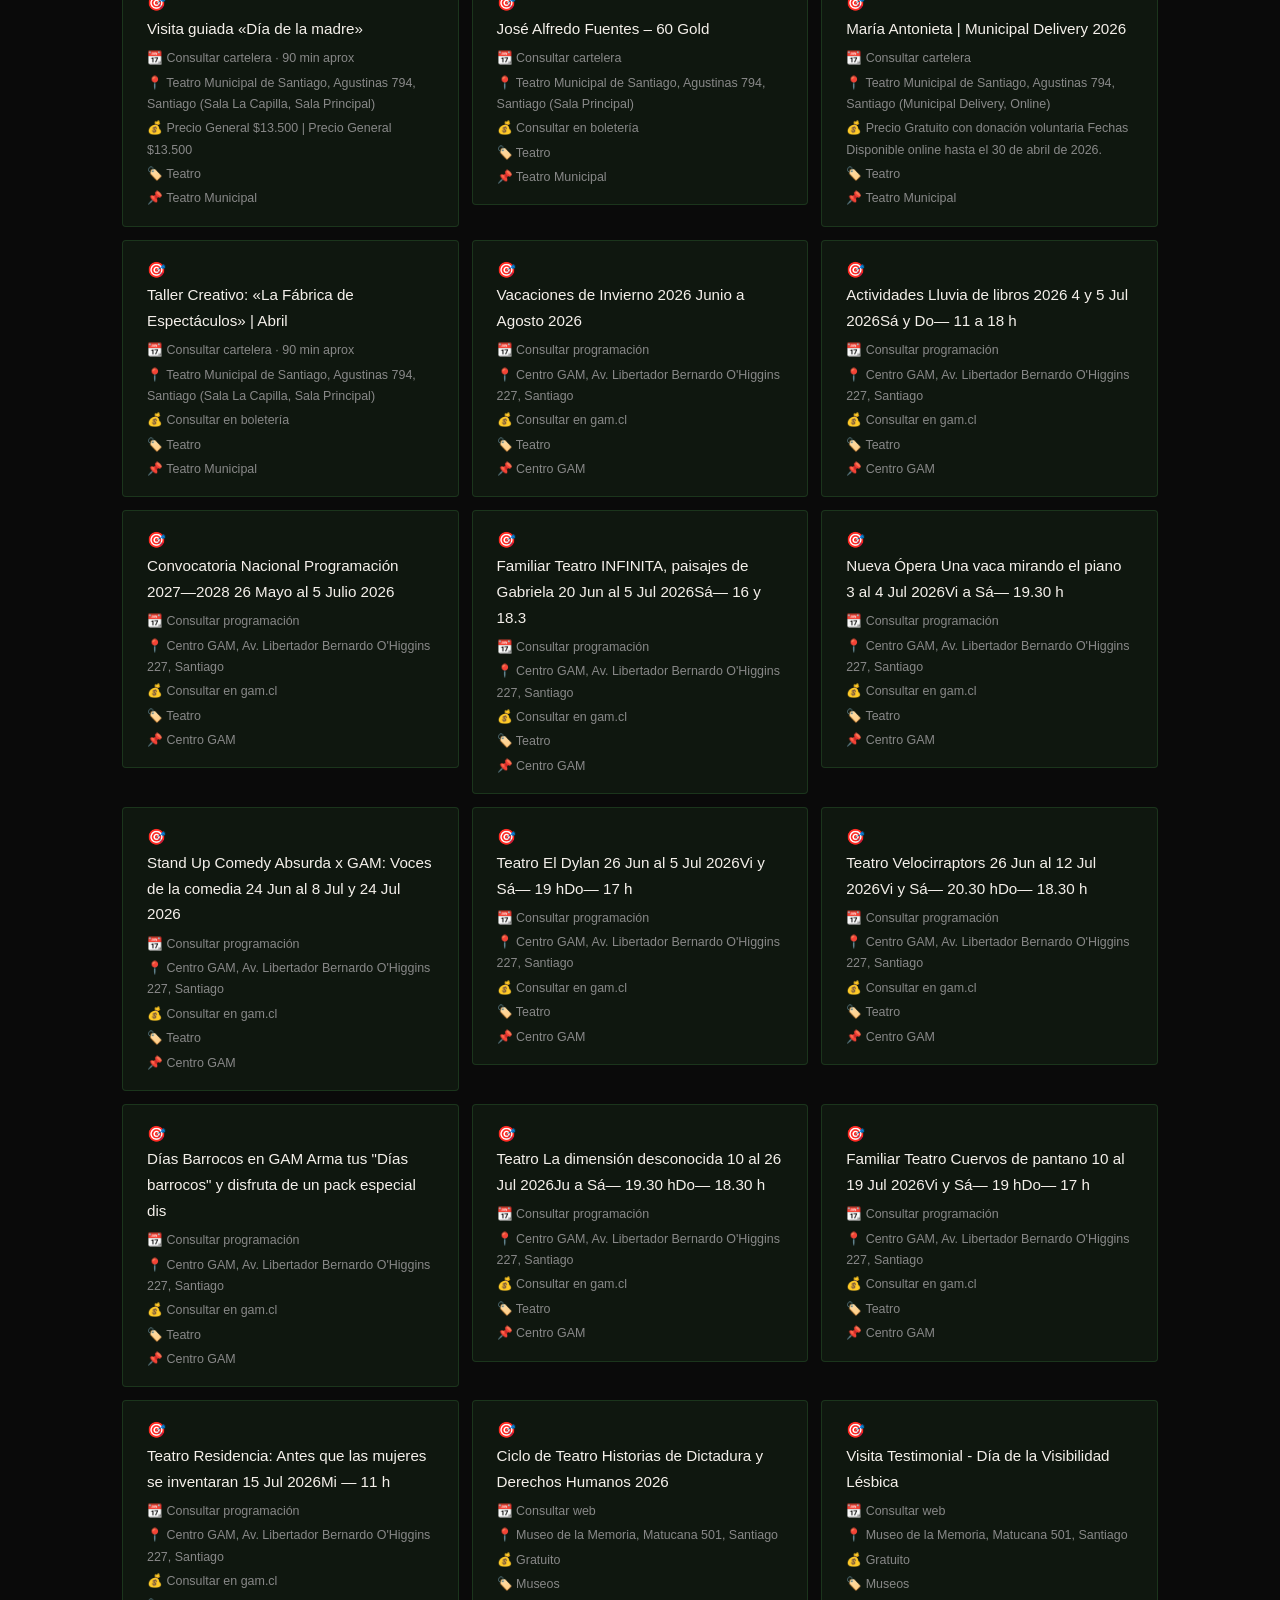
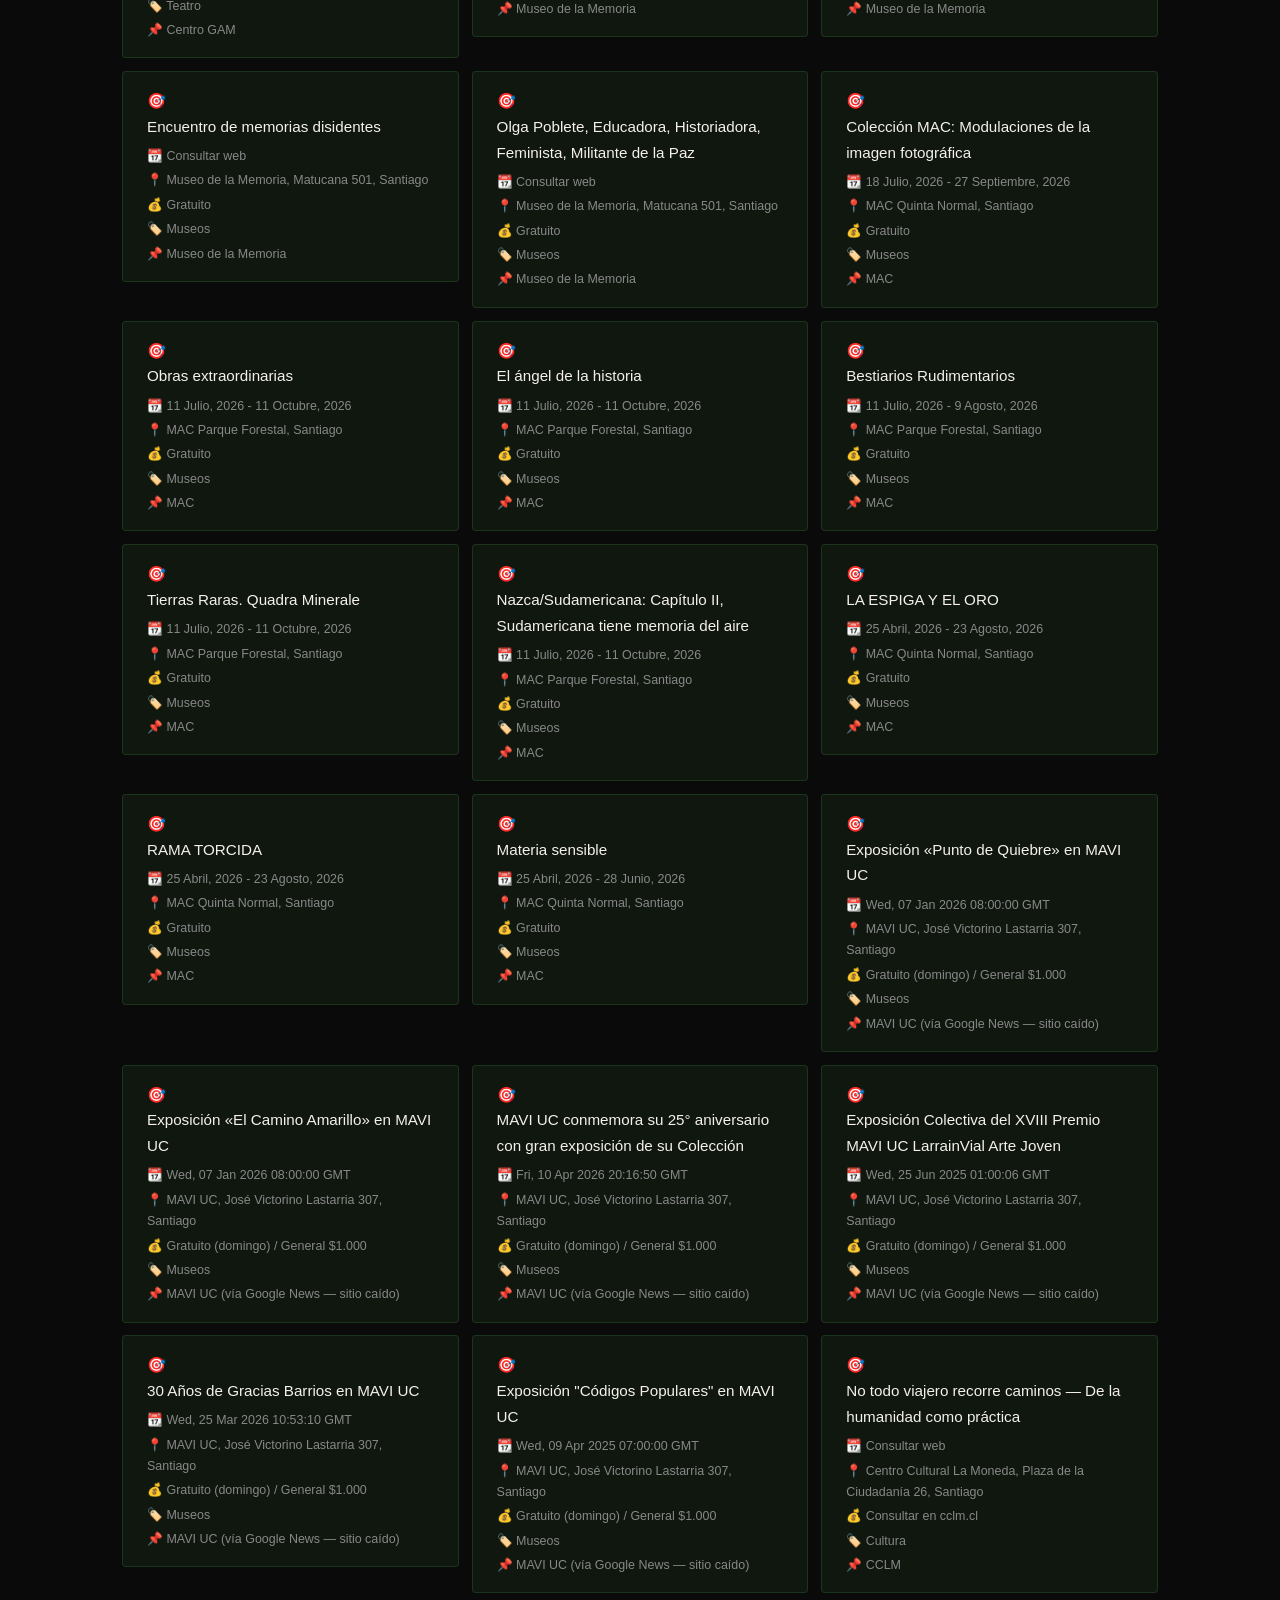
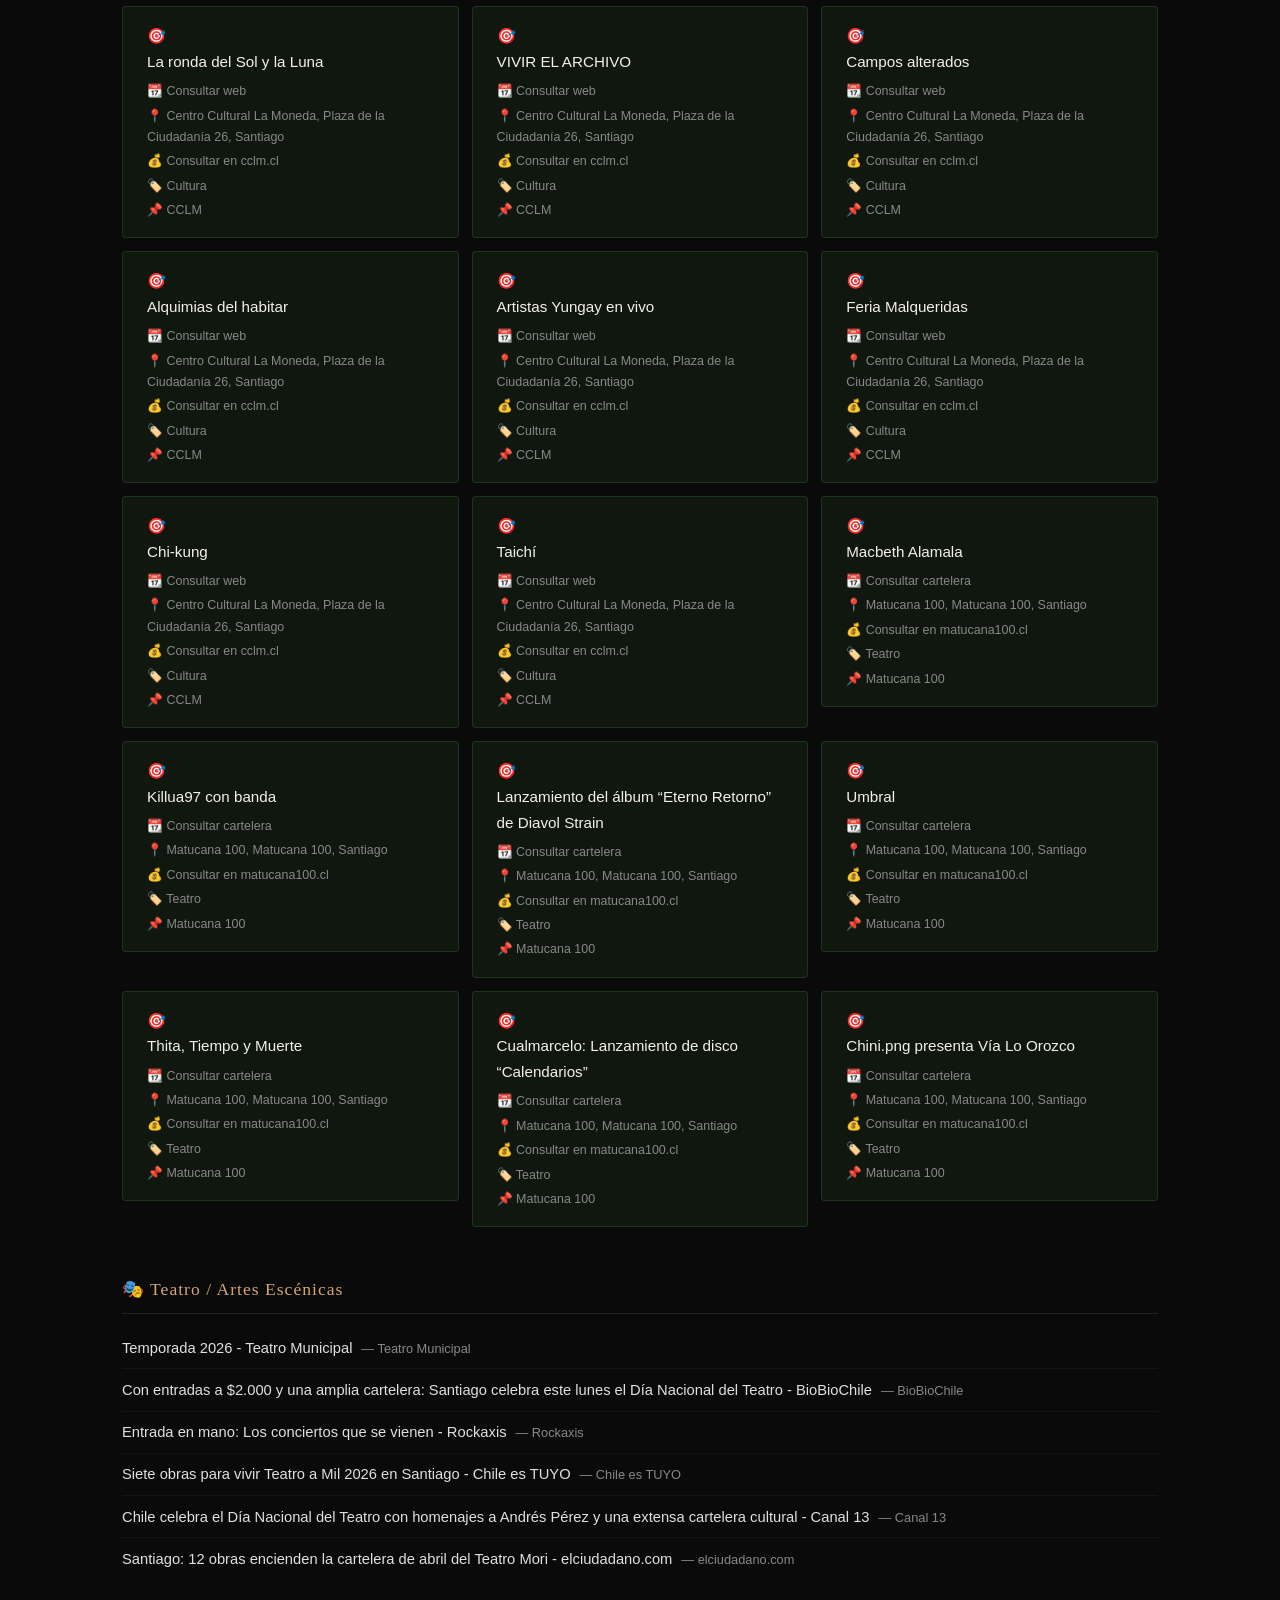
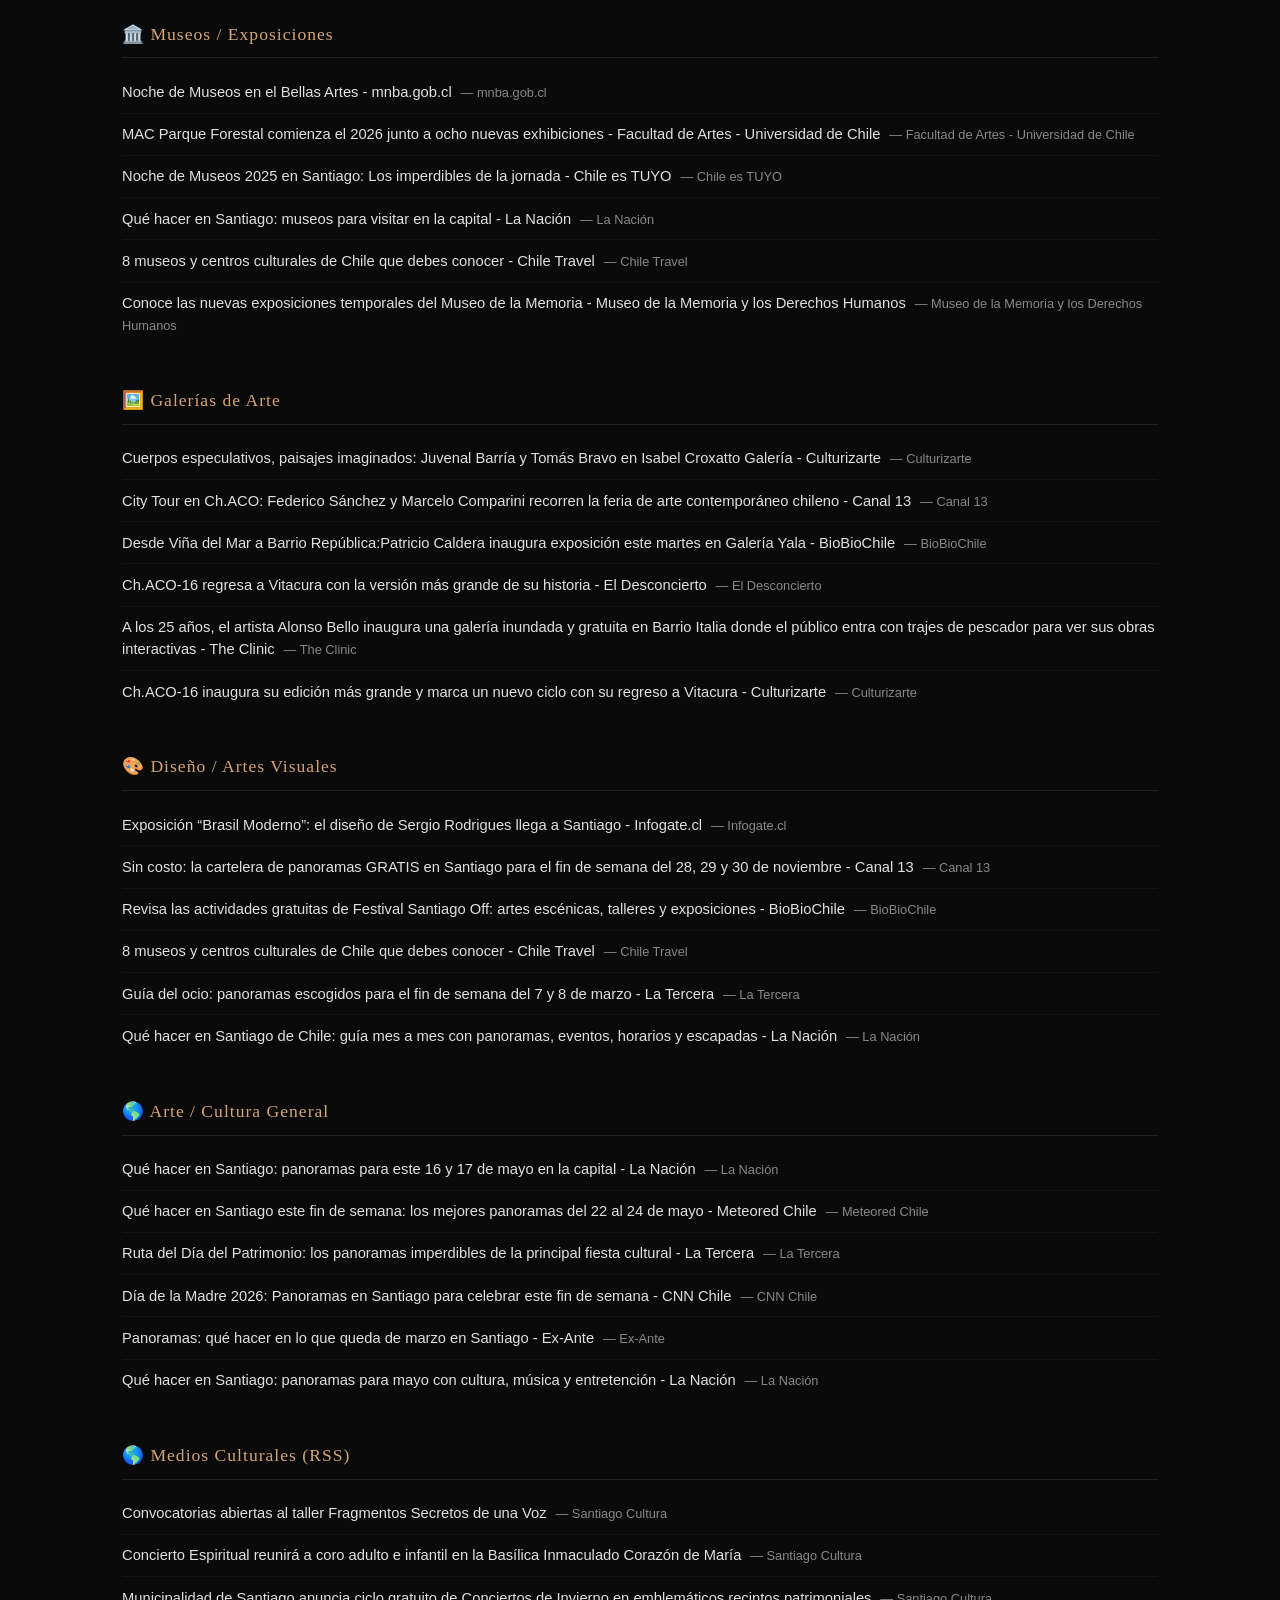
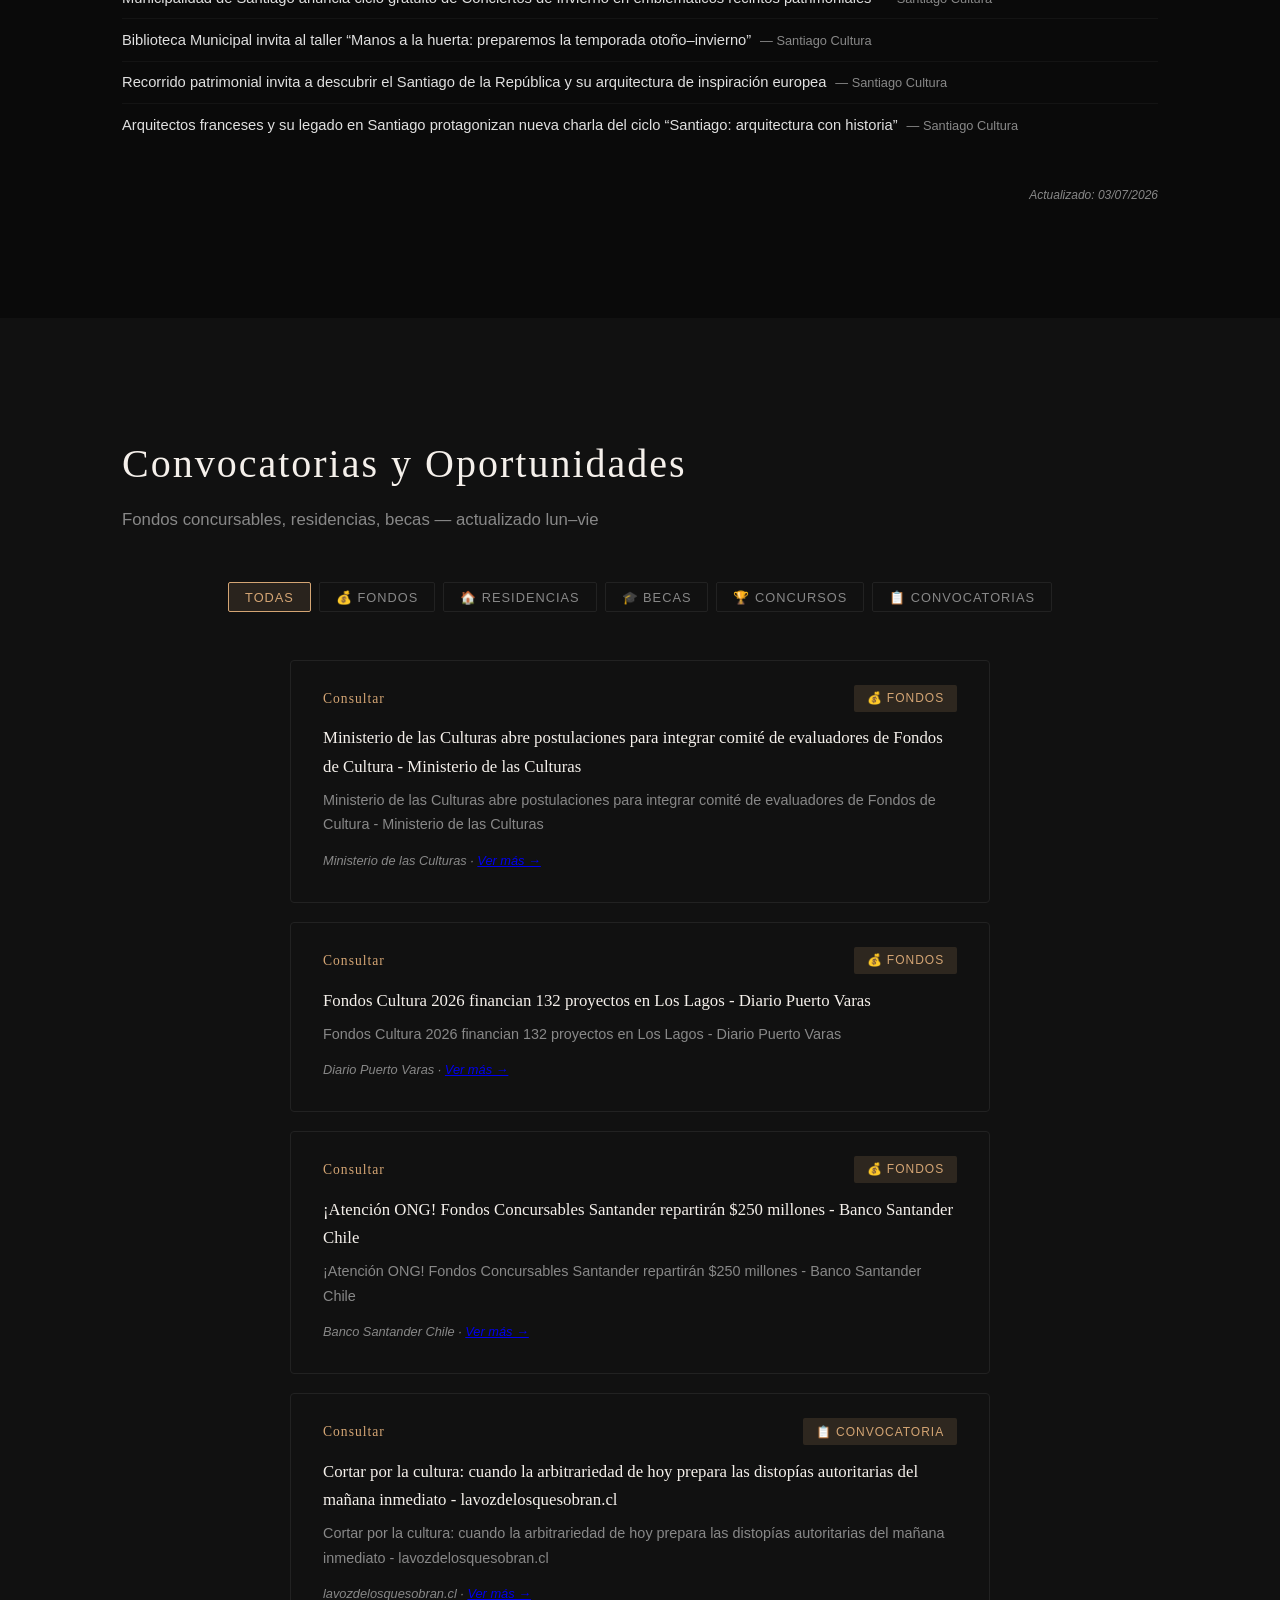
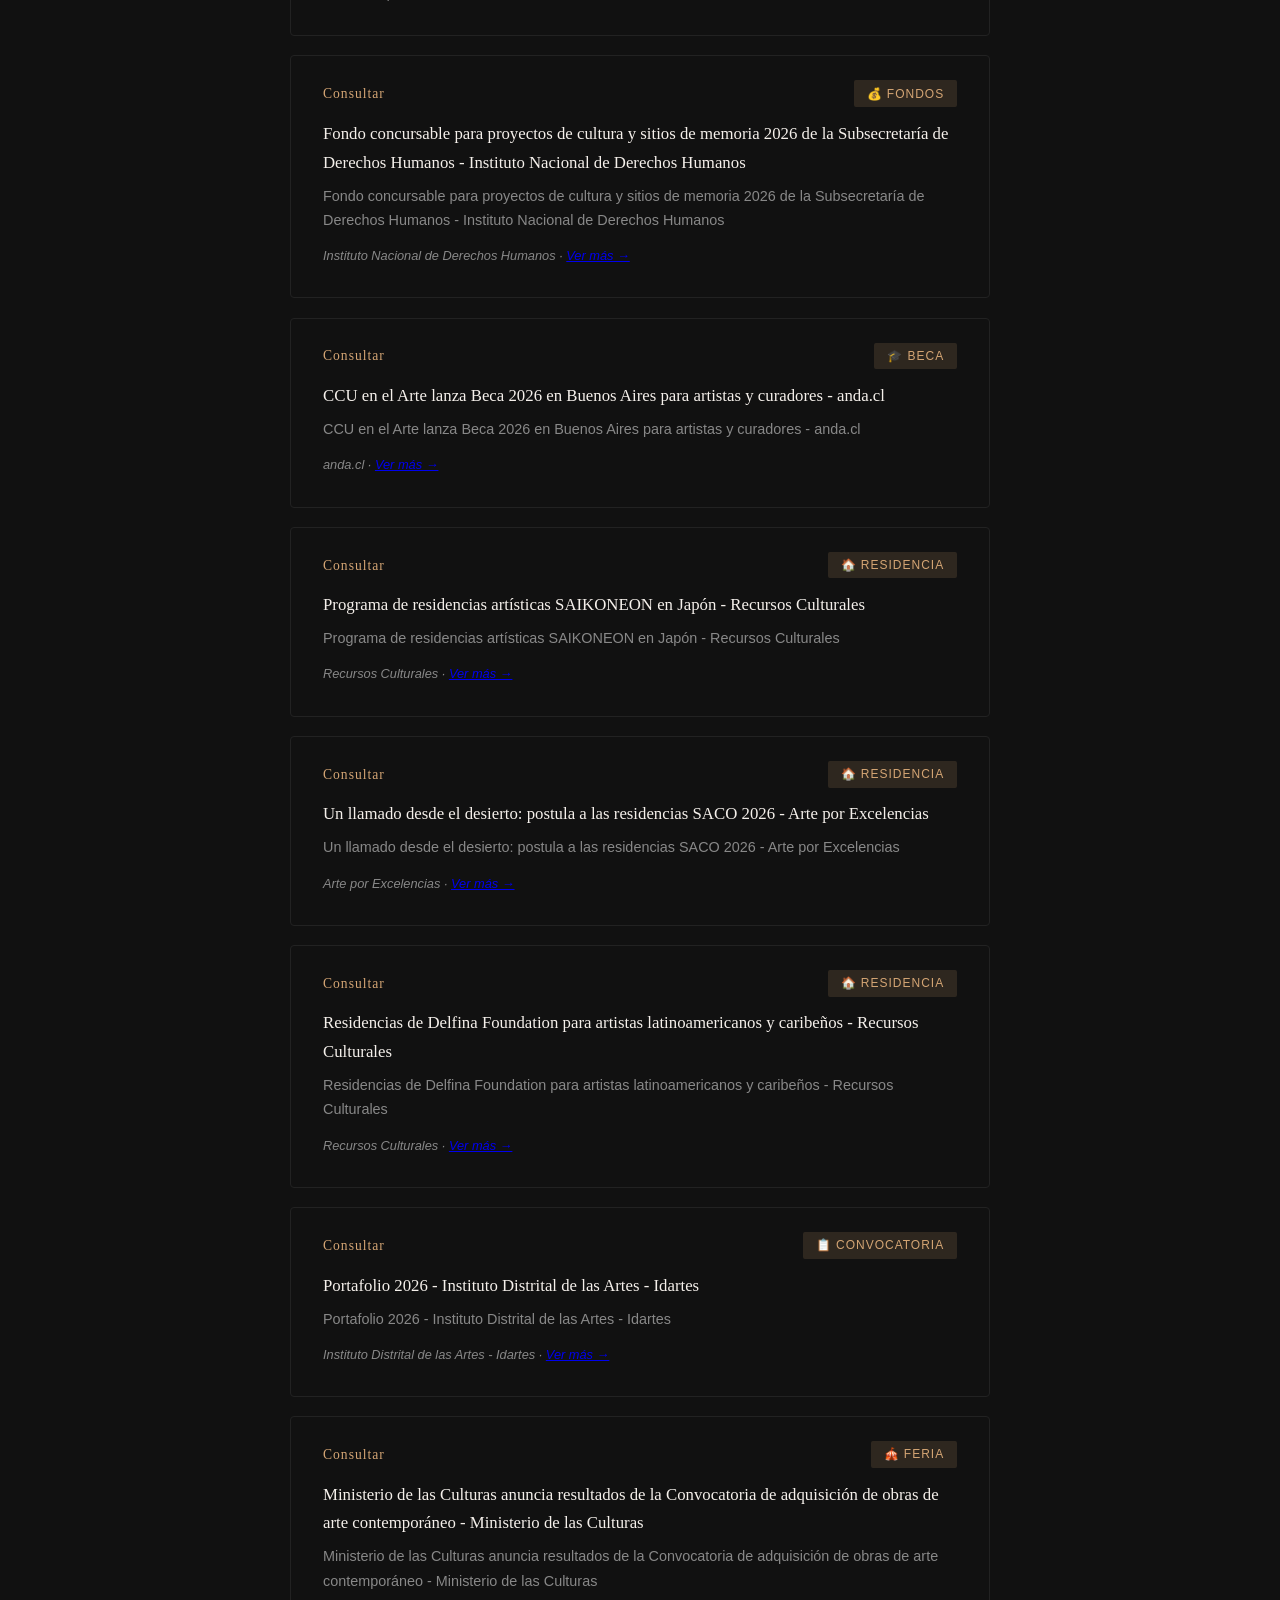
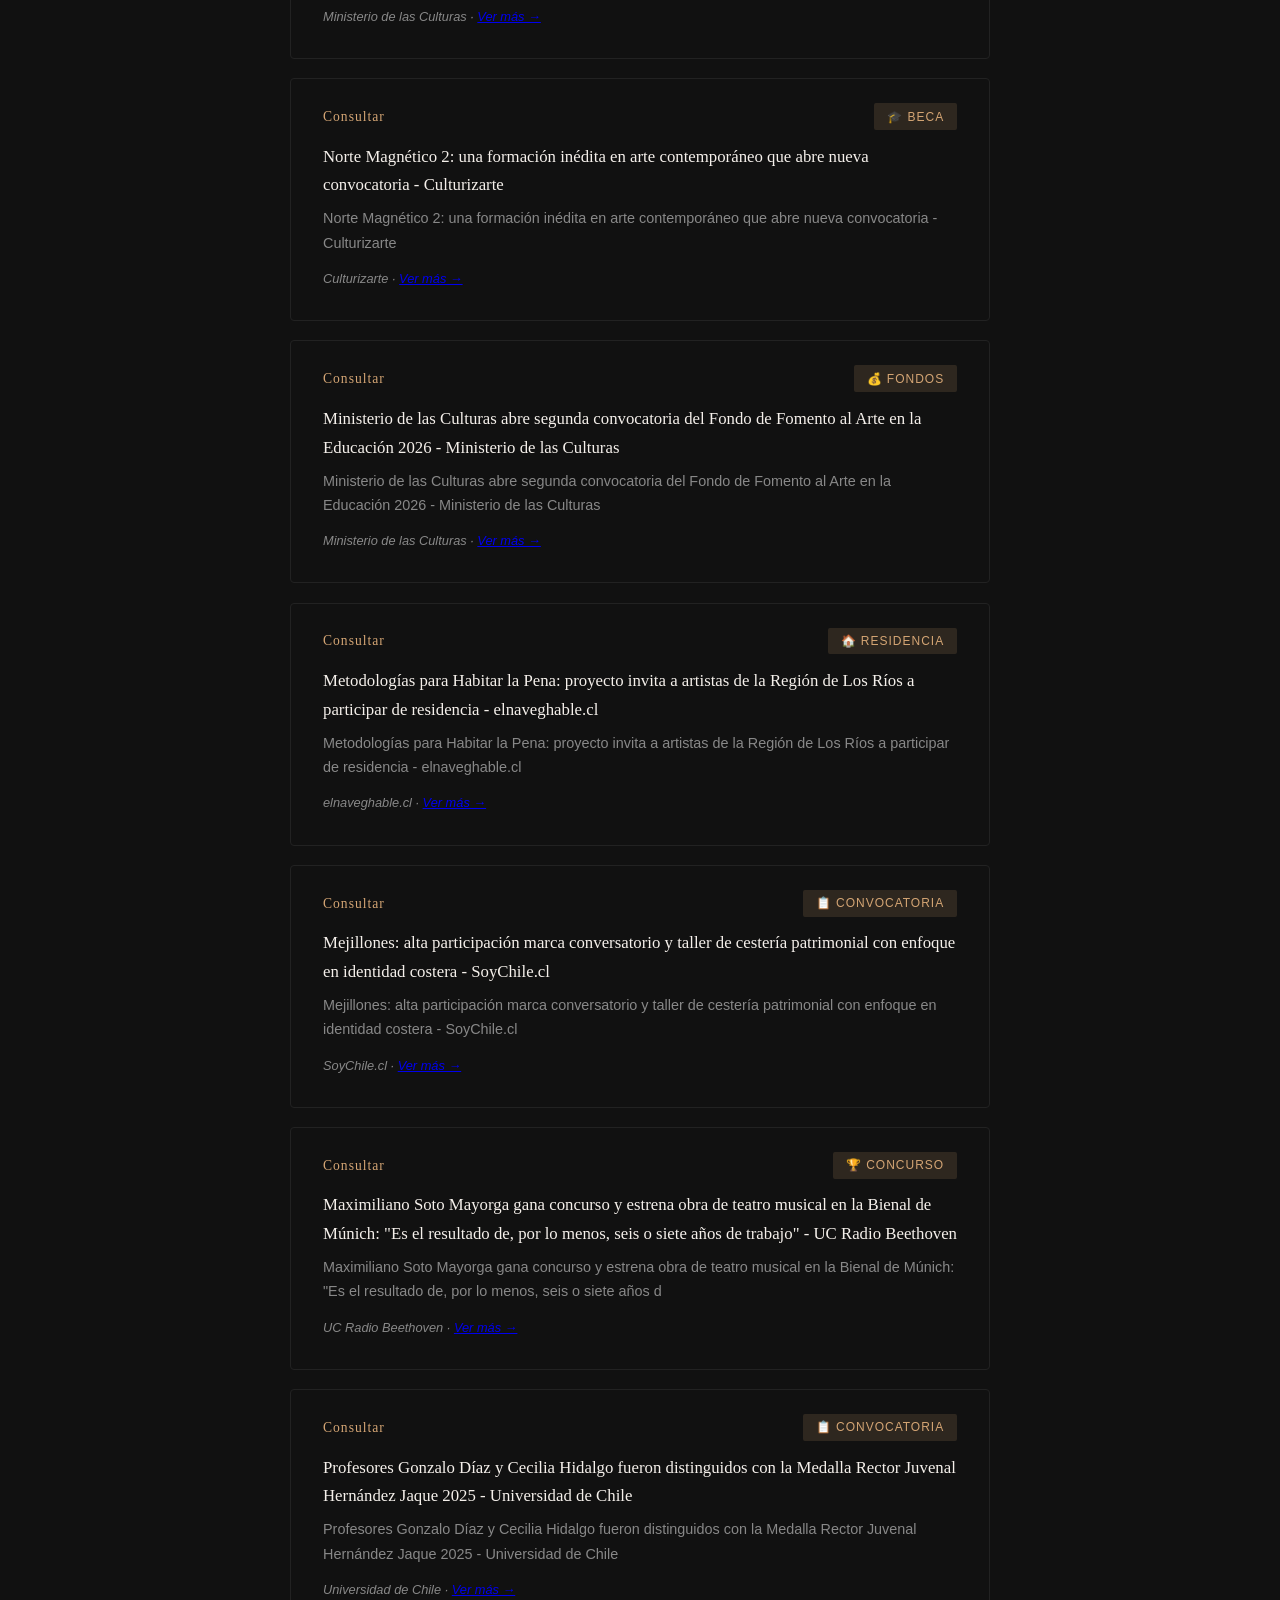
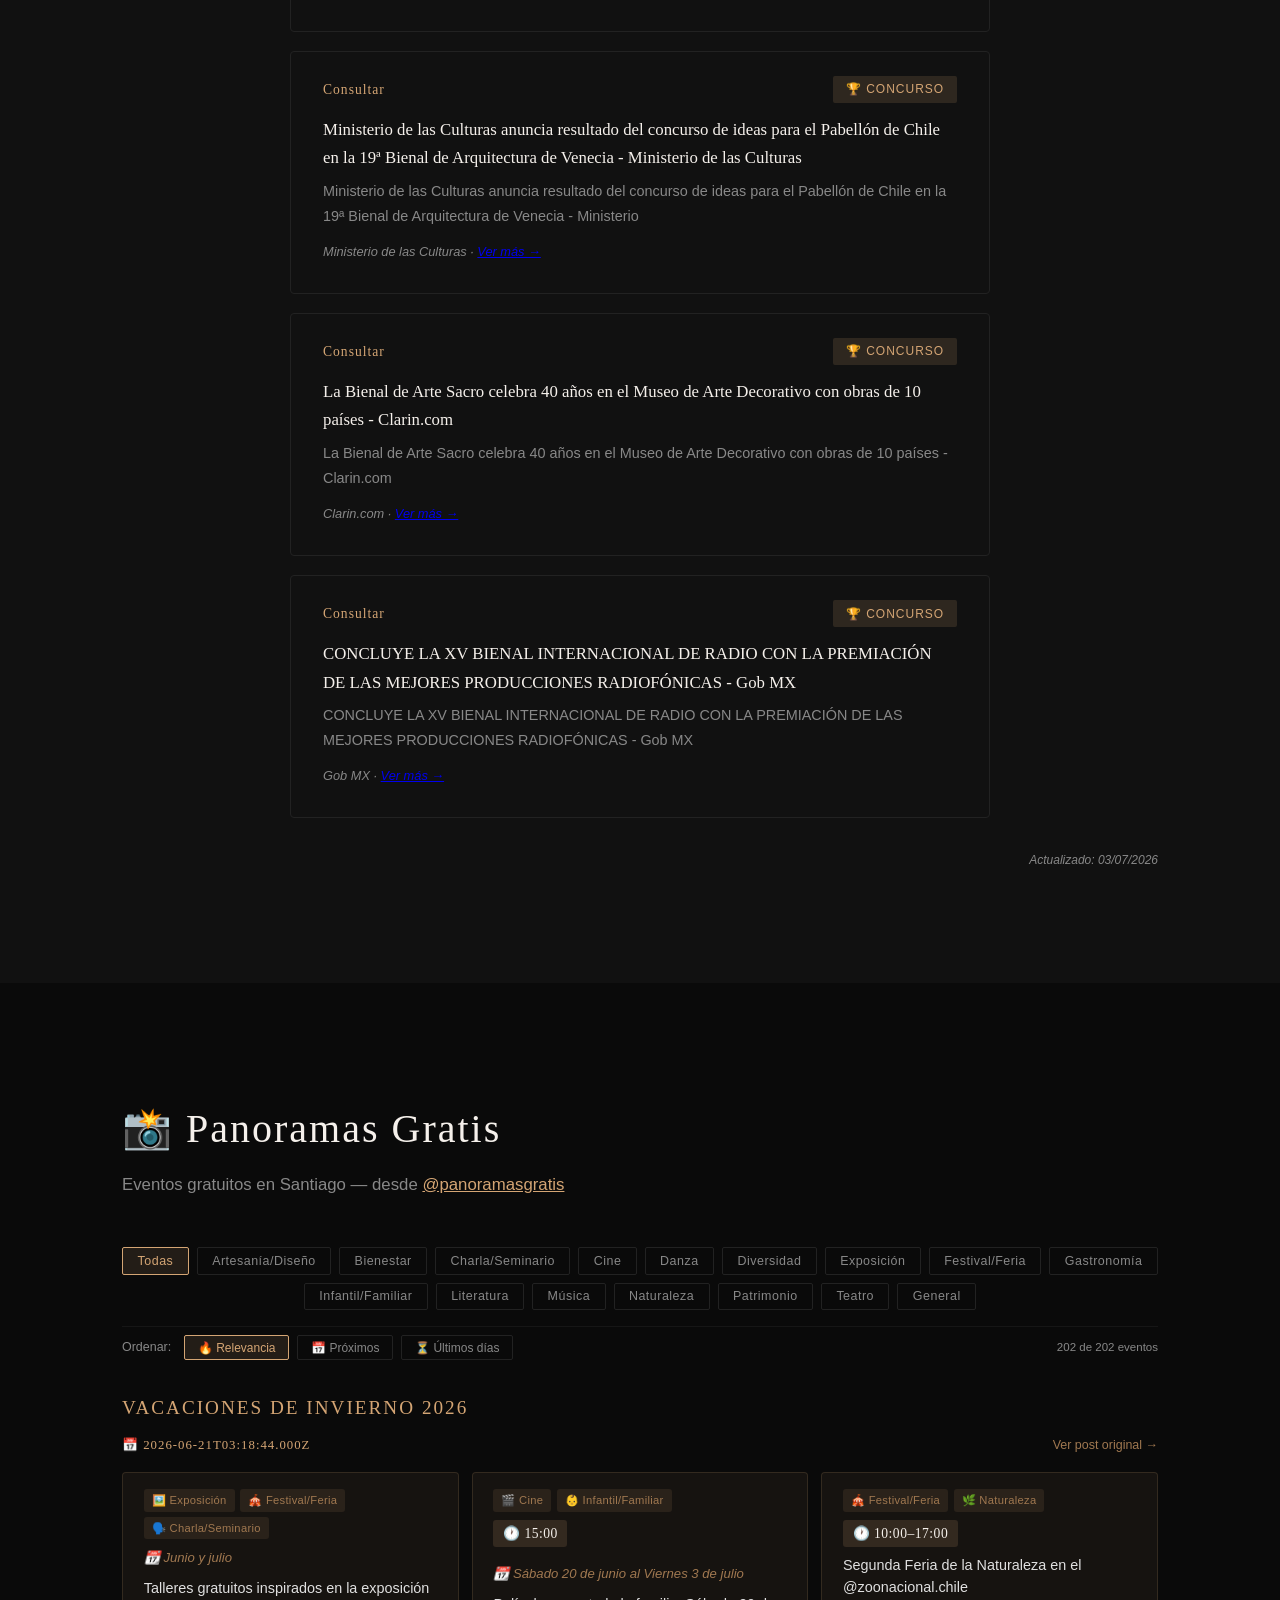
==== commit fc5a1d74: "🎯 Cards clickeables + filtros por categoría/fecha en Eventos Directos" ====
--- a/index.html
+++ b/index.html
@@ -76,6 +76,16 @@
                 <!-- Eventos Directos (scraping de venues) -->
                 <div id="agenda-directos" class="agenda-block" style="display:none;">
                     <h3>🎯 Eventos en Santiago — Datos Directos</h3>
+                    <div id="agenda-directos-filters" class="pg-filters" style="display:none;">
+                        <div id="agenda-directos-cats" class="pg-cat-filters"></div>
+                        <div class="pg-sort-row">
+                            <span class="pg-sort-label">Ordenar:</span>
+                            <button class="pg-sort active" data-sort="default">🔥 Relevancia</button>
+                            <button class="pg-sort" data-sort="soonest">📅 Próximos</button>
+                            <button class="pg-sort" data-sort="ending">⏳ Últimos días</button>
+                            <span id="ad-count" class="pg-count"></span>
+                        </div>
+                    </div>
                     <div id="agenda-directos-list" class="expo-list"></div>
                 </div>
                 <!-- Categorías -->
--- a/css/style.css
+++ b/css/style.css
@@ -555,6 +555,20 @@
 .expo-link:hover {
     color: var(--accent);
     text-decoration: underline;
+}
+
+/* Clickable expo card */
+.expo-card-link {
+    text-decoration: none;
+    color: inherit;
+    display: block;
+}
+.expo-card-link .expo-card {
+    transition: border-color 0.3s, background 0.3s;
+}
+.expo-card-link:hover .expo-card {
+    border-color: var(--accent);
+    background: rgba(76, 175, 80, 0.14);
 }
 
 .expo-meta {
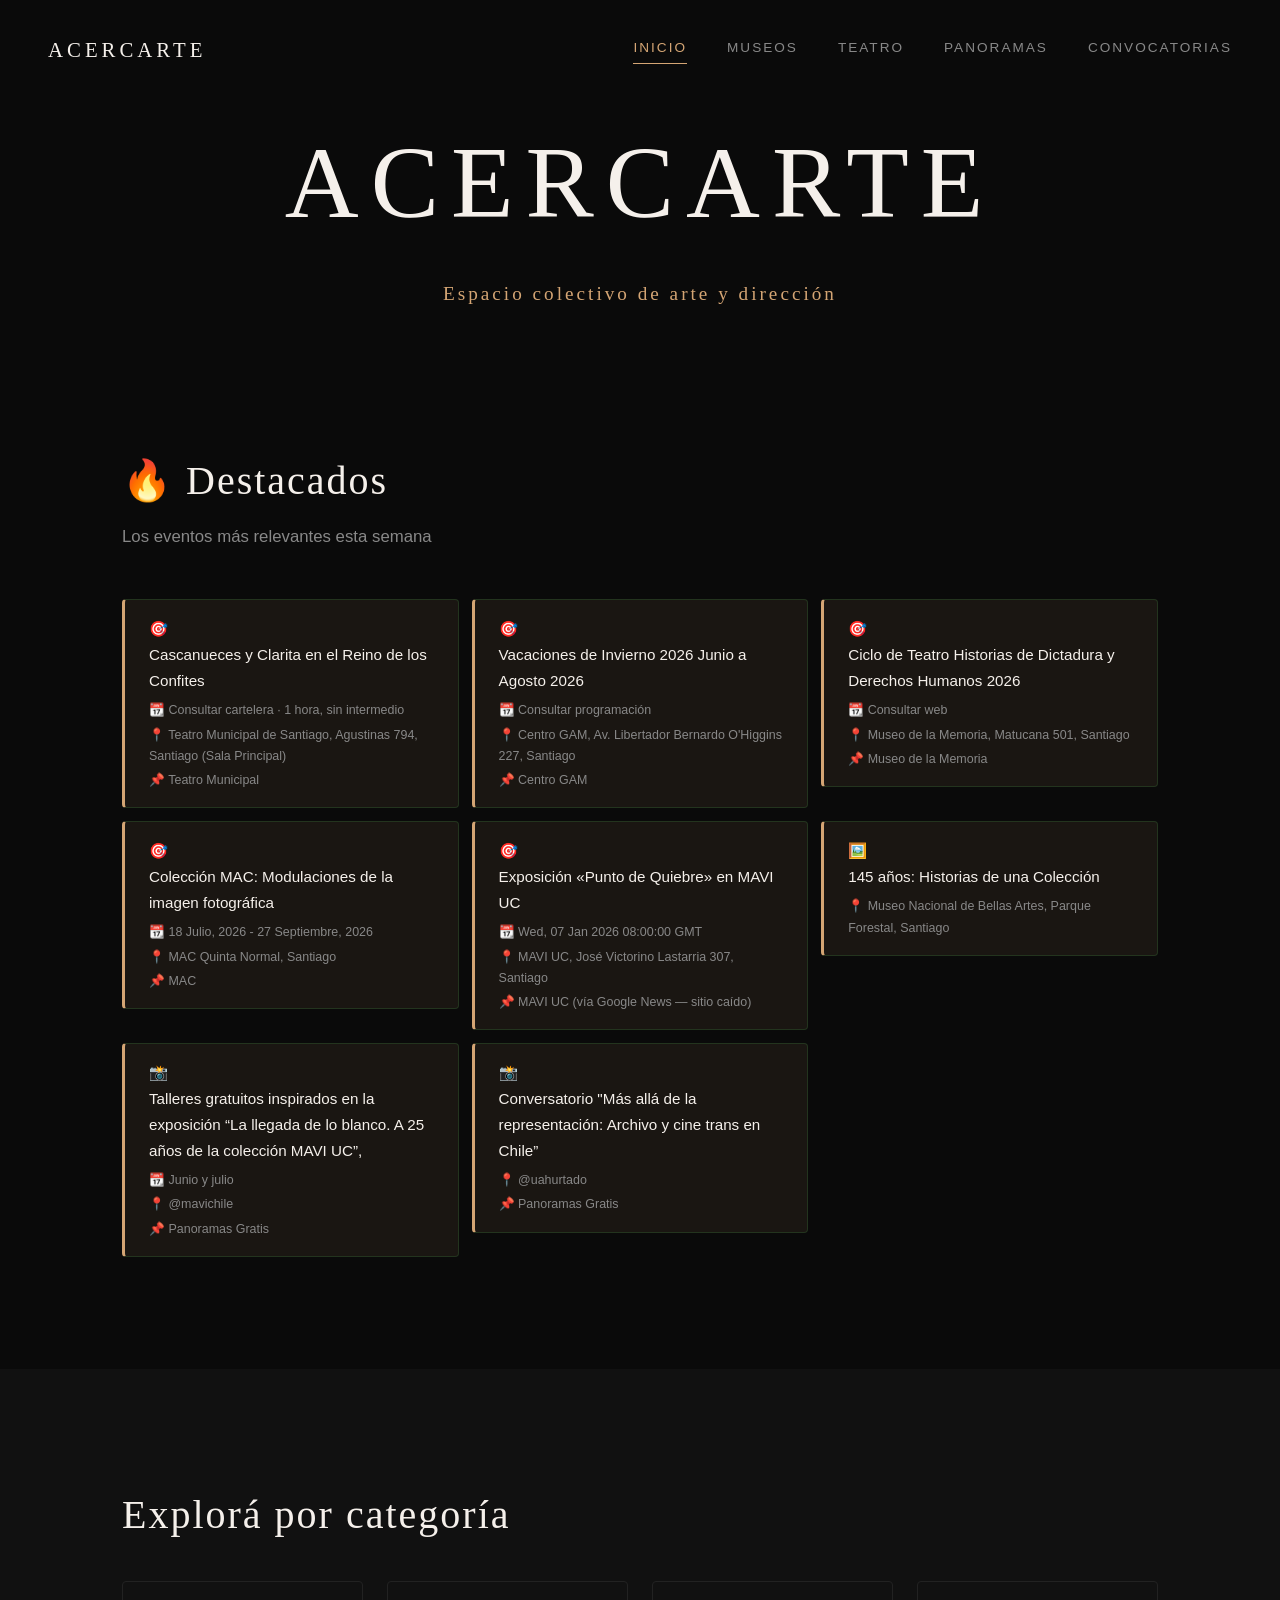
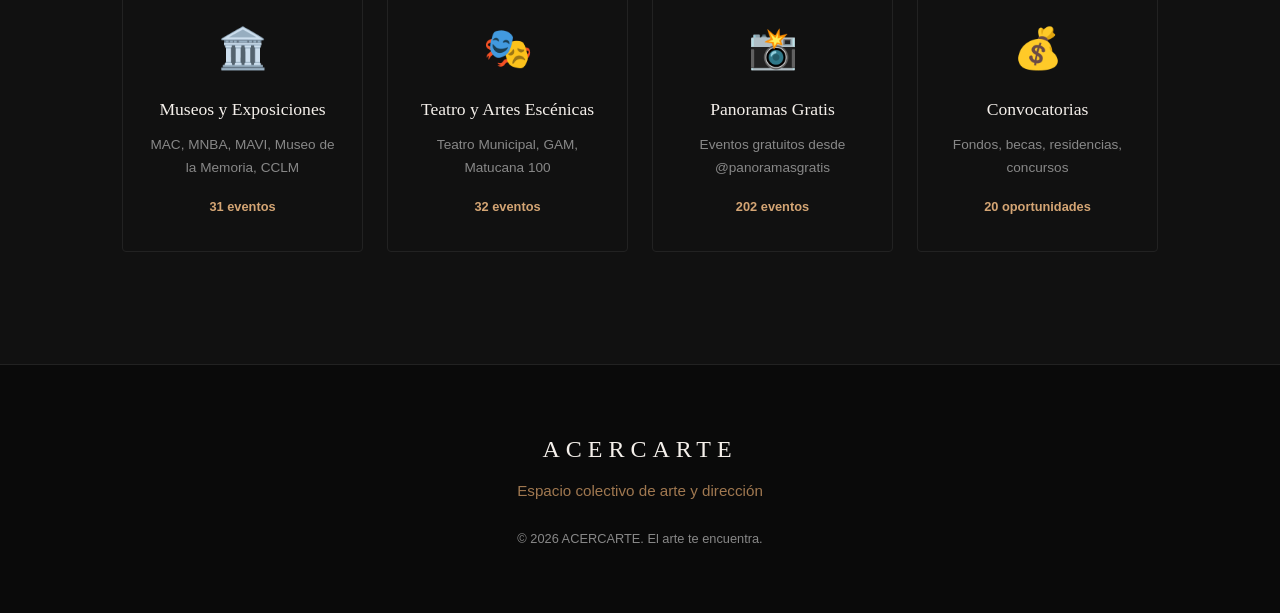
==== commit 116b55b9: "🏠 Multi-page: Inicio destacados + Museos + Teatro + Panoramas + Convocatorias" ====
--- a/index.html
+++ b/index.html
@@ -4,226 +4,70 @@
     <meta charset="UTF-8">
     <meta name="viewport" content="width=device-width, initial-scale=1.0">
     <meta name="description" content="ACERCARTE — Espacio colectivo de arte y dirección. Exhibimos, difundimos y conectamos arte emergente.">
-    <title>ACERCARTE — Espacio Colectivo de Arte</title>
-    <link rel="stylesheet" href="css/style.css?v=2">
+    <title>ACERCARTE — Inicio</title>
+    <link rel="stylesheet" href="css/style.css?v=3">
 </head>
 <body>
-    <!-- ACERCARTE v2 — Julio 2026 -->
-    <!-- Hero -->
-    <header class="hero">
-        <nav class="nav">
-            <a href="#" class="logo">ACERCARTE</a>
-            <div class="nav-links">
-                <a href="#panoramas">Panoramas</a>
-                <a href="#agenda">Agenda</a>
-                <a href="#convocatorias">Convocatorias</a>
-                <a href="#exposiciones">Exposiciones</a>
-                <a href="#artistas">Artistas</a>
-                <a href="#colectivo">Colectivo</a>
-                <a href="#contacto">Contacto</a>
-            </div>
-        </nav>
+    <nav class="nav">
+        <a href="index.html" class="logo">ACERCARTE</a>
+        <div class="nav-links">
+            <a href="index.html" class="active">Inicio</a>
+            <a href="museos.html">Museos</a>
+            <a href="teatro.html">Teatro</a>
+            <a href="panoramas.html">Panoramas</a>
+            <a href="convocatorias.html">Convocatorias</a>
+        </div>
+    </nav>
+
+    <header class="hero-mini">
         <div class="hero-content">
             <h1 class="hero-title">ACERCARTE</h1>
             <p class="hero-subtitle">Espacio colectivo de arte y dirección</p>
-            <p class="hero-text">Una plataforma para mostrar, difundir y exhibir arte.<br>El arte te encuentra.</p>
-            <a href="#agenda" class="btn">Explorar</a>
         </div>
-        <div class="scroll-indicator">↓</div>
     </header>
 
-    <!-- Manifiesto -->
-    <section class="section manifesto" id="manifiesto">
+    <!-- 🔥 Destacados -->
+    <section class="section" id="destacados">
         <div class="container">
-            <h2>Manifiesto</h2>
-            <div class="manifesto-grid">
-                <div class="manifesto-card">
-                    <span class="icon">🖼️</span>
-                    <h3>Exhibir</h3>
-                    <p>Galería virtual con exposiciones curadas que trascienden el espacio físico.</p>
-                </div>
-                <div class="manifesto-card">
-                    <span class="icon">📡</span>
-                    <h3>Difundir</h3>
-                    <p>Plataforma de difusión que amplifica la voz de artistas emergentes.</p>
-                </div>
-                <div class="manifesto-card">
-                    <span class="icon">🤝</span>
-                    <h3>Conectar</h3>
-                    <p>Puente entre creadores, curadores y público. El arte es encuentro.</p>
-                </div>
-                <div class="manifesto-card">
-                    <span class="icon">🌱</span>
-                    <h3>Colectivo</h3>
-                    <p>Construido y nutrido por la comunidad. Crecemos juntos.</p>
-                </div>
+            <h2>🔥 Destacados</h2>
+            <p class="section-subtitle">Los eventos más relevantes esta semana</p>
+            <div id="destacados-status" class="loading">Cargando...</div>
+            <div id="destacados-content" style="display:none;">
+                <div id="destacados-list" class="expo-list"></div>
             </div>
         </div>
     </section>
 
-    <!-- 🆕 Agenda Cultural (dinámica: datos/agenda.json) -->
-    <section class="section agenda" id="agenda">
+    <!-- 🎯 Resumen por sección -->
+    <section class="section section-alt">
         <div class="container">
-            <h2>Agenda Cultural</h2>
-            <p class="section-subtitle">Teatro, museos, galerías, diseño — actualizado automáticamente</p>
-            <div id="agenda-status" class="loading">Cargando agenda...</div>
-            <div id="agenda-content" style="display:none;">
-                <!-- MNBA -->
-                <div id="agenda-mnba" class="agenda-block" style="display:none;">
-                    <h3>🏛️ MNBA — Exposiciones Actuales</h3>
-                    <div id="agenda-mnba-list" class="expo-list"></div>
-                </div>
-                <!-- Eventos Directos (scraping de venues) -->
-                <div id="agenda-directos" class="agenda-block" style="display:none;">
-                    <h3>🎯 Eventos en Santiago — Datos Directos</h3>
-                    <div id="agenda-directos-filters" class="pg-filters" style="display:none;">
-                        <div id="agenda-directos-cats" class="pg-cat-filters"></div>
-                        <div class="pg-sort-row">
-                            <span class="pg-sort-label">Ordenar:</span>
-                            <button class="pg-sort active" data-sort="default">🔥 Relevancia</button>
-                            <button class="pg-sort" data-sort="soonest">📅 Próximos</button>
-                            <button class="pg-sort" data-sort="ending">⏳ Últimos días</button>
-                            <span id="ad-count" class="pg-count"></span>
-                        </div>
-                    </div>
-                    <div id="agenda-directos-list" class="expo-list"></div>
-                </div>
-                <!-- Categorías -->
-                <div id="agenda-categories"></div>
-                <p class="agenda-updated">Actualizado: <span id="agenda-date"></span></p>
+            <h2>Explorá por categoría</h2>
+            <div class="category-grid">
+                <a href="museos.html" class="category-card">
+                    <span class="cat-emoji">🏛️</span>
+                    <h3>Museos y Exposiciones</h3>
+                    <p>MAC, MNBA, MAVI, Museo de la Memoria, CCLM</p>
+                    <span class="cat-count" id="count-museos">—</span>
+                </a>
+                <a href="teatro.html" class="category-card">
+                    <span class="cat-emoji">🎭</span>
+                    <h3>Teatro y Artes Escénicas</h3>
+                    <p>Teatro Municipal, GAM, Matucana 100</p>
+                    <span class="cat-count" id="count-teatro">—</span>
+                </a>
+                <a href="panoramas.html" class="category-card">
+                    <span class="cat-emoji">📸</span>
+                    <h3>Panoramas Gratis</h3>
+                    <p>Eventos gratuitos desde @panoramasgratis</p>
+                    <span class="cat-count" id="count-panoramas">—</span>
+                </a>
+                <a href="convocatorias.html" class="category-card">
+                    <span class="cat-emoji">💰</span>
+                    <h3>Convocatorias</h3>
+                    <p>Fondos, becas, residencias, concursos</p>
+                    <span class="cat-count" id="count-convocatorias">—</span>
+                </a>
             </div>
-        </div>
-    </section>
-
-    <!-- 🆕 Convocatorias / Oportunidades (dinámica: datos/oportunidades.json) -->
-    <section class="section convocatorias" id="convocatorias">
-        <div class="container">
-            <h2>Convocatorias y Oportunidades</h2>
-            <p class="section-subtitle">Fondos concursables, residencias, becas — actualizado lun–vie</p>
-            <div id="conv-status" class="loading">Cargando oportunidades...</div>
-            <div id="conv-content" style="display:none;">
-                <div id="conv-filters" class="conv-filters" style="display:none;">
-                    <button class="conv-filter active" data-filter="todas">Todas</button>
-                    <button class="conv-filter" data-filter="fondos">💰 Fondos</button>
-                    <button class="conv-filter" data-filter="residencia">🏠 Residencias</button>
-                    <button class="conv-filter" data-filter="beca">🎓 Becas</button>
-                    <button class="conv-filter" data-filter="concurso">🏆 Concursos</button>
-                    <button class="conv-filter" data-filter="convocatoria">📋 Convocatorias</button>
-                </div>
-                <div id="conv-list" class="participaciones-list"></div>
-                <p class="agenda-updated">Actualizado: <span id="conv-date"></span></p>
-            </div>
-        </div>
-    </section>
-
-    <!-- 🆕 Panoramas Gratis (dinámica: datos/panoramas-gratis.json) -->
-    <section class="section panoramas" id="panoramas">
-        <div class="container">
-            <h2>📸 Panoramas Gratis</h2>
-            <p class="section-subtitle">Eventos gratuitos en Santiago — desde <a href="https://www.instagram.com/panoramasgratis/" target="_blank" style="color:var(--accent);">@panoramasgratis</a></p>
-            <div id="pg-status" class="loading">Cargando panoramas...</div>
-            <div id="pg-content" style="display:none;">
-                <!-- Filtros -->
-                <div id="pg-filters" class="pg-filters" style="display:none;">
-                    <div id="pg-cat-filters" class="pg-cat-filters"></div>
-                    <div class="pg-sort-row">
-                        <span class="pg-sort-label">Ordenar:</span>
-                        <button class="pg-sort active" data-sort="default">🔥 Relevancia</button>
-                        <button class="pg-sort" data-sort="soonest">📅 Próximos</button>
-                        <button class="pg-sort" data-sort="ending">⏳ Últimos días</button>
-                        <span id="pg-count" class="pg-count"></span>
-                    </div>
-                </div>
-                <div id="pg-list"></div>
-                <p class="agenda-updated">Actualizado: <span id="pg-date"></span></p>
-            </div>
-        </div>
-    </section>
-
-    <!-- Exposiciones -->
-    <section class="section exposiciones" id="exposiciones">
-        <div class="container">
-            <h2>Exposiciones</h2>
-            <p class="section-subtitle">Próximamente — Espacio curatorial en construcción</p>
-            <div class="gallery-grid">
-                <div class="gallery-item placeholder">
-                    <div class="gallery-placeholder">
-                        <span>+</span>
-                        <p>Tu obra aquí</p>
-                    </div>
-                </div>
-                <div class="gallery-item placeholder">
-                    <div class="gallery-placeholder">
-                        <span>+</span>
-                        <p>Tu obra aquí</p>
-                    </div>
-                </div>
-                <div class="gallery-item placeholder">
-                    <div class="gallery-placeholder">
-                        <span>+</span>
-                        <p>Tu obra aquí</p>
-                    </div>
-                </div>
-                <div class="gallery-item placeholder">
-                    <div class="gallery-placeholder">
-                        <span>+</span>
-                        <p>Tu obra aquí</p>
-                    </div>
-                </div>
-            </div>
-        </div>
-    </section>
-
-    <!-- Artistas -->
-    <section class="section artistas" id="artistas">
-        <div class="container">
-            <h2>Artistas</h2>
-            <p class="section-subtitle">Convocatoria abierta — Sumate al colectivo</p>
-            <div class="artist-call">
-                <p>¿Sos artista visual, digital, escultor, fotógrafo o creador?<br>ACERCARTE es tu espacio.</p>
-                <a href="#contacto" class="btn btn-outline">Quiero participar</a>
-            </div>
-        </div>
-    </section>
-
-    <!-- Colectivo -->
-    <section class="section colectivo" id="colectivo">
-        <div class="container">
-            <h2>El Colectivo</h2>
-            <div class="colectivo-content">
-                <p>ACERCARTE no es solo una página web — es un <strong>espacio vivo</strong> que crece con cada artista que se suma, cada obra que se exhibe y cada persona que se acerca.</p>
-                <p>Creemos en el arte como <strong>experiencia compartida</strong>, no como objeto de consumo. Creemos en les artistas, en su visión y en su capacidad de transformar el mundo.</p>
-                <blockquote>"El arte no reproduce lo visible. Lo hace visible." <cite>— Paul Klee</cite></blockquote>
-            </div>
-        </div>
-    </section>
-
-    <!-- Contacto -->
-    <section class="section contacto" id="contacto">
-        <div class="container">
-            <h2>Contacto</h2>
-            <p class="section-subtitle">Escribinos para exponer, colaborar o sumarte al colectivo</p>
-            <form class="contact-form" action="#" method="POST">
-                <div class="form-group">
-                    <input type="text" name="nombre" placeholder="Nombre" required>
-                </div>
-                <div class="form-group">
-                    <input type="email" name="email" placeholder="Email" required>
-                </div>
-                <div class="form-group">
-                    <select name="motivo">
-                        <option value="">¿Qué te acerca?</option>
-                        <option value="exponer">Quiero exponer mi obra</option>
-                        <option value="colaborar">Quiero colaborar</option>
-                        <option value="colectivo">Quiero sumarme al colectivo</option>
-                        <option value="otro">Otro</option>
-                    </select>
-                </div>
-                <div class="form-group">
-                    <textarea name="mensaje" rows="5" placeholder="Mensaje" required></textarea>
-                </div>
-                <button type="submit" class="btn">Enviar</button>
-            </form>
         </div>
     </section>
 
@@ -237,5 +81,102 @@
     </footer>
 
     <script src="js/main.js"></script>
+    <script>
+    // Load highlights and counts for index page
+    document.addEventListener('DOMContentLoaded', () => {
+        loadDestacados();
+        loadCounts();
+    });
+
+    async function loadDestacados() {
+        try {
+            const [agenda, panoramas] = await Promise.all([
+                fetch('datos/agenda.json').then(r => r.json()),
+                fetch('datos/panoramas-gratis.json').then(r => r.json())
+            ]);
+
+            const status = document.getElementById('destacados-status');
+            const content = document.getElementById('destacados-content');
+            const list = document.getElementById('destacados-list');
+
+            status.style.display = 'none';
+            content.style.display = 'block';
+
+            // Pick highlights: first 2 from direct events, 1 MNBA, 2 panoramas
+            const highlights = [];
+            if (agenda.eventos_directos) {
+                // Pick one from each top venue
+                const seen = new Set();
+                for (const ev of agenda.eventos_directos) {
+                    const fte = ev.fuente || '';
+                    if (!seen.has(fte) && highlights.length < 5) {
+                        seen.add(fte);
+                        highlights.push({...ev, _type: 'evento'});
+                    }
+                }
+            }
+            if (agenda.mnba && agenda.mnba.length > 0) {
+                highlights.push({...agenda.mnba[0], _type: 'mnba', link: agenda.mnba[0].link});
+            }
+            if (panoramas.posts) {
+                for (const post of panoramas.posts.slice(0, 2)) {
+                    if (post.events && post.events.length > 0) {
+                        const ev = post.events[0];
+                        highlights.push({
+                            nombre: ev.description || ev.date || 'Panorama',
+                            link: post.url,
+                            lugar: ev.location || 'Santiago',
+                            fecha: ev.date || '',
+                            fuente: 'Panoramas Gratis',
+                            _type: 'panorama'
+                        });
+                    }
+                }
+            }
+
+            list.innerHTML = highlights.slice(0, 8).map(ev => {
+                const link = ev.link || '#';
+                const tipo = ev._type === 'mnba' ? '🖼️' : ev._type === 'panorama' ? '📸' : '🎯';
+                return '<a href="' + escapeHTML(link) + '" target="_blank" rel="noopener" class="expo-card-link">'
+                    + '<div class="expo-card highlight-card">'
+                    + tipo + ' <span class="expo-link">' + escapeHTML(ev.nombre || '') + '</span>'
+                    + (ev.fecha ? '<div class="expo-meta">📆 ' + escapeHTML(ev.fecha) + '</div>' : '')
+                    + (ev.lugar ? '<div class="expo-meta">📍 ' + escapeHTML(ev.lugar) + '</div>' : '')
+                    + (ev.fuente ? '<div class="expo-meta fuente-tag">📌 ' + escapeHTML(ev.fuente) + '</div>' : '')
+                    + '</div></a>';
+            }).join('');
+
+        } catch(e) {
+            console.warn('Error loading highlights:', e);
+        }
+    }
+
+    async function loadCounts() {
+        try {
+            const [agenda, panoramas, conv] = await Promise.all([
+                fetch('datos/agenda.json').then(r => r.json()),
+                fetch('datos/panoramas-gratis.json').then(r => r.json()),
+                fetch('datos/oportunidades.json').then(r => r.json()).catch(() => ({oportunidades:[]}))
+            ]);
+
+            // Count museums vs theater
+            const museosKw = ['MAC', 'MAVI', 'MNBA', 'Memoria', 'CCLM', 'museo', 'exposición'];
+            const teatroKw = ['Teatro', 'GAM', 'Matucana', 'Danza', 'Escénicas'];
+
+            let museos = 0, teatro = 0;
+            for (const ev of agenda.eventos_directos || []) {
+                const cat = (ev.categoria || '') + (ev.fuente || '');
+                if (museosKw.some(k => cat.includes(k))) museos++;
+                if (teatroKw.some(k => cat.includes(k))) teatro++;
+            }
+            museos += (agenda.mnba || []).length;
+
+            document.getElementById('count-museos').textContent = museos + ' eventos';
+            document.getElementById('count-teatro').textContent = teatro + ' eventos';
+            document.getElementById('count-panoramas').textContent = (panoramas.total_eventos || 0) + ' eventos';
+            document.getElementById('count-convocatorias').textContent = (conv.oportunidades || []).length + ' oportunidades';
+        } catch(e) {}
+    }
+    </script>
 </body>
 </html>
--- a/css/style.css
+++ b/css/style.css
@@ -110,8 +110,86 @@
     transition: color 0.3s;
 }
 
-.nav-links a:hover {
-    color: var(--accent);
+.nav-links a:hover,
+.nav-links a.active {
+    color: var(--accent);
+    border-bottom: 1px solid var(--accent);
+    padding-bottom: 4px;
+}
+
+/* ─── Hero Mini (sub-pages) ─── */
+.hero-mini {
+    min-height: 35vh;
+    display: flex;
+    justify-content: center;
+    align-items: center;
+    text-align: center;
+    padding-top: 6rem;
+}
+
+.page-hero {
+    padding-top: 7rem;
+    padding-bottom: 2rem;
+    text-align: center;
+}
+
+/* ─── Category Grid (index) ─── */
+.category-grid {
+    display: grid;
+    grid-template-columns: repeat(auto-fit, minmax(230px, 1fr));
+    gap: 1.5rem;
+    margin-top: 2rem;
+}
+
+.category-card {
+    background: var(--bg-alt);
+    border: 1px solid var(--border);
+    border-radius: var(--radius);
+    padding: 2rem 1.5rem;
+    text-align: center;
+    text-decoration: none;
+    color: var(--text);
+    transition: border-color 0.3s, transform 0.2s;
+}
+
+.category-card:hover {
+    border-color: var(--accent);
+    transform: translateY(-3px);
+}
+
+.cat-emoji {
+    font-size: 2.5rem;
+    display: block;
+    margin-bottom: 0.8rem;
+}
+
+.category-card h3 {
+    font-family: var(--font-display);
+    font-size: 1.1rem;
+    color: var(--white);
+    margin-bottom: 0.5rem;
+}
+
+.category-card p {
+    font-size: 0.85rem;
+    color: var(--text-muted);
+    margin-bottom: 0.8rem;
+}
+
+.cat-count {
+    font-size: 0.8rem;
+    color: var(--accent);
+    font-weight: bold;
+}
+
+/* ─── Highlight card ─── */
+.highlight-card {
+    border-left: 3px solid var(--accent) !important;
+    background: rgba(212, 165, 116, 0.08) !important;
+}
+
+.section-alt {
+    background: var(--bg-alt);
 }
 
 /* ─── Hero ─── */
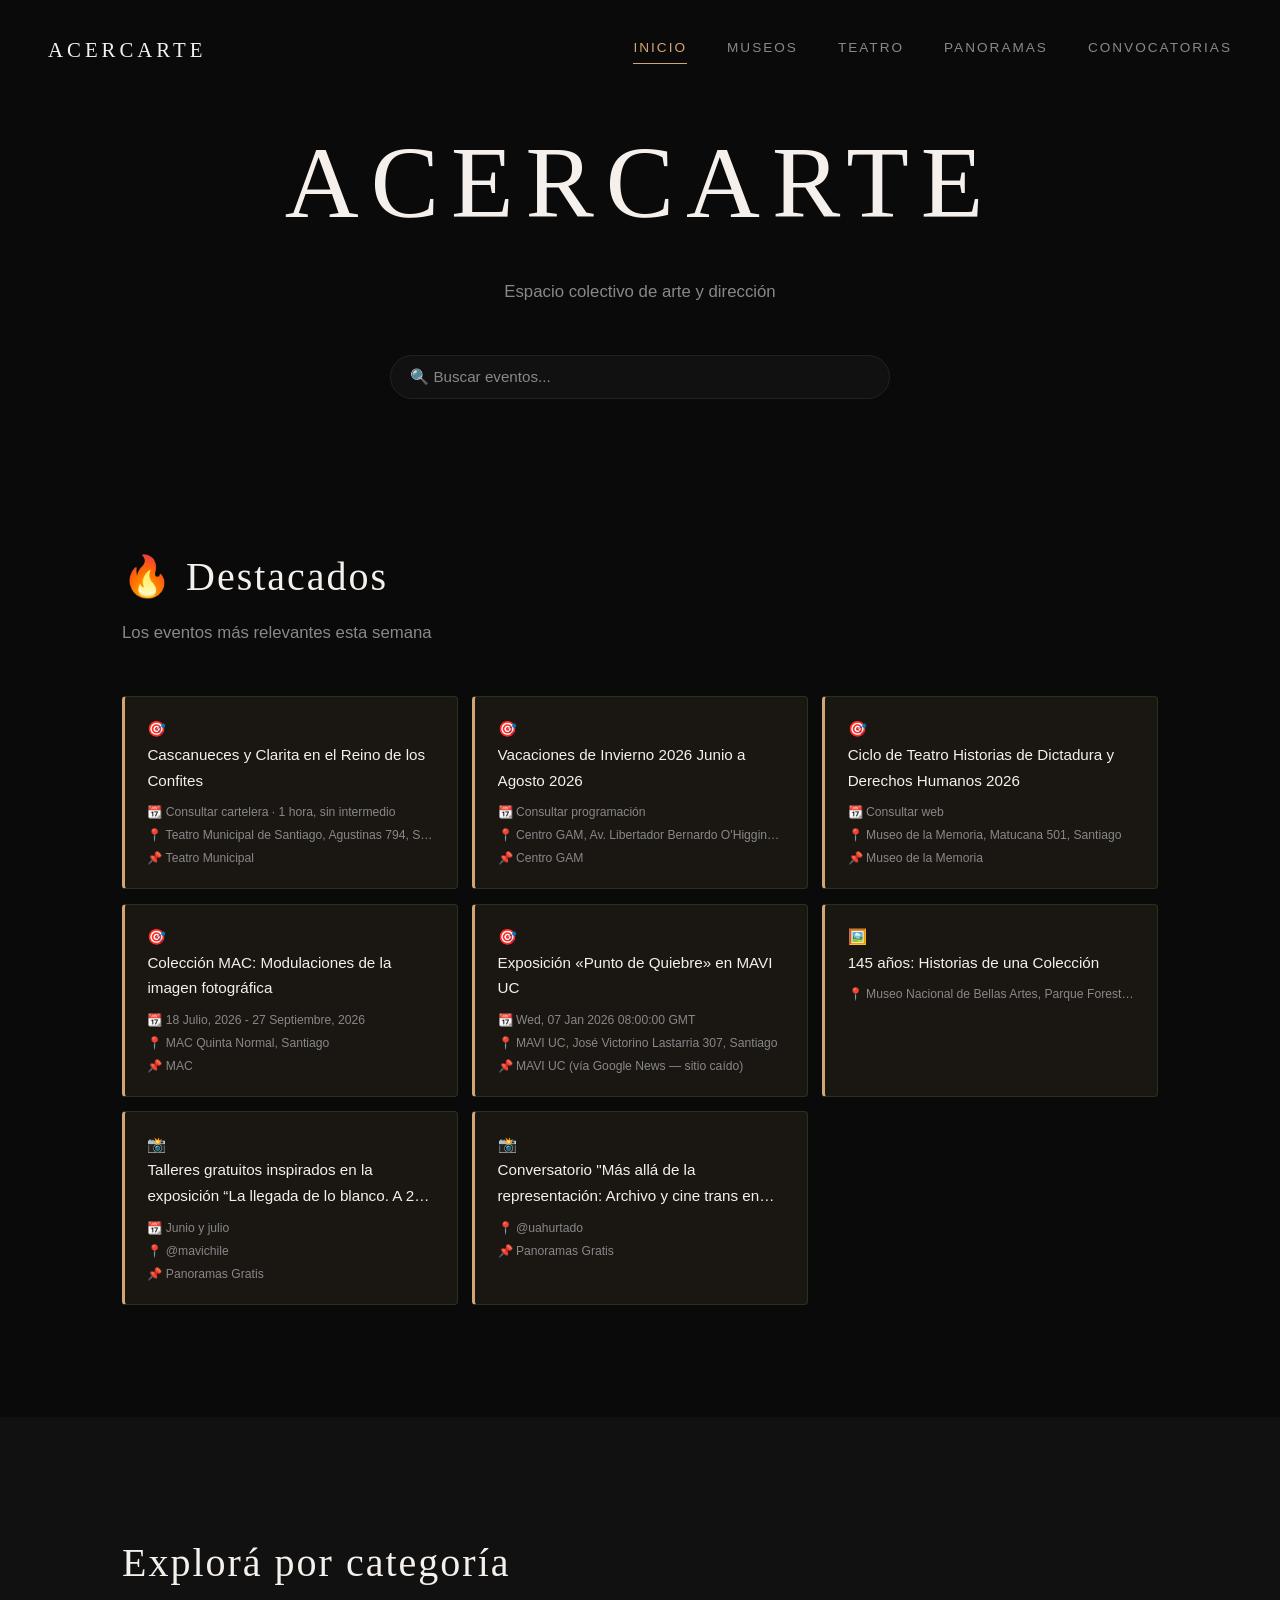
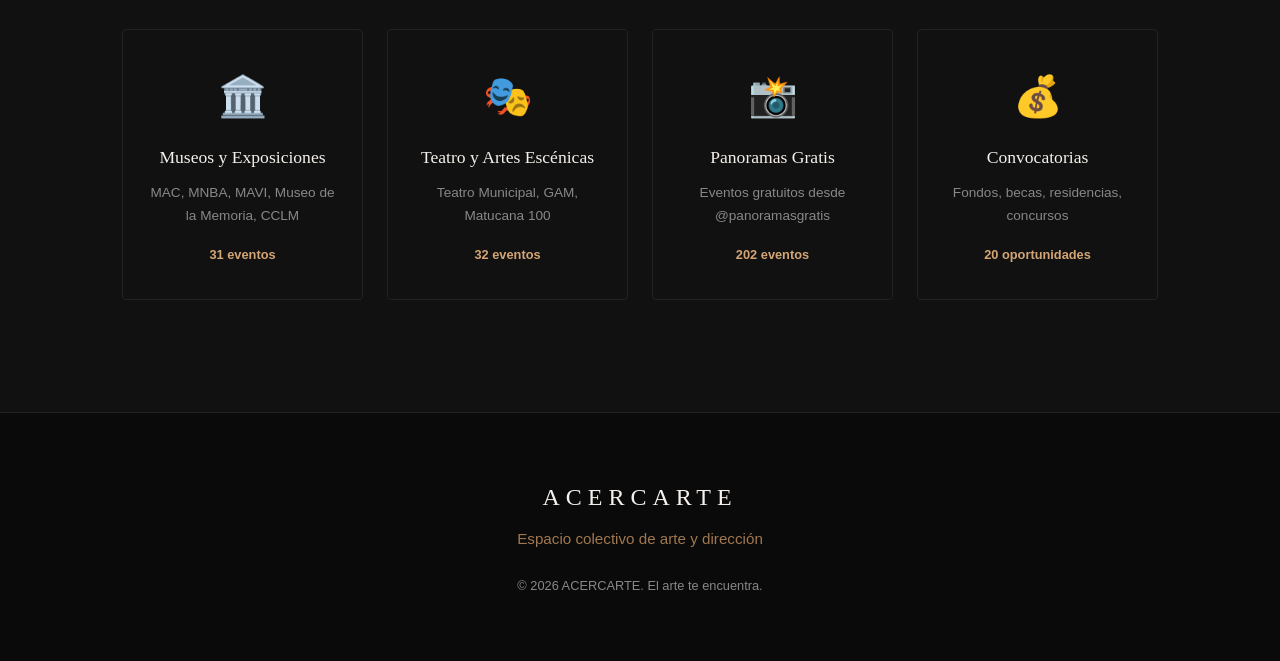
==== commit 78cb87ac: "✨ Dynamic UI: skeleton loading, scroll animations, search bar, mobile nav, uniform cards" ====
--- a/index.html
+++ b/index.html
@@ -22,7 +22,8 @@
     <header class="hero-mini">
         <div class="hero-content">
             <h1 class="hero-title">ACERCARTE</h1>
-            <p class="hero-subtitle">Espacio colectivo de arte y dirección</p>
+            <p class="section-subtitle">Espacio colectivo de arte y dirección</p>
+            <div data-search-container></div>
         </div>
     </header>
 
@@ -80,6 +81,7 @@
         </div>
     </footer>
 
+    <script src="js/app.js"></script>
     <script src="js/main.js"></script>
     <script>
     // Load highlights and counts for index page
--- a/css/style.css
+++ b/css/style.css
@@ -609,17 +609,72 @@
 
 .expo-list {
     display: grid;
-    grid-template-columns: repeat(auto-fill, minmax(300px, 1fr));
-    gap: 0.8rem;
+    grid-template-columns: repeat(auto-fill, minmax(280px, 1fr));
+    gap: 0.9rem;
 }
 
 .expo-card {
     background: rgba(76, 175, 80, 0.08);
     border: 1px solid rgba(76, 175, 80, 0.2);
-    padding: 1rem 1.5rem;
+    padding: 1.2rem 1.4rem;
     border-radius: var(--radius);
     color: var(--text);
     font-size: 0.95rem;
+    display: flex;
+    flex-direction: column;
+    min-height: 140px;
+    height: 100%;
+}
+
+.expo-card .expo-link {
+    font-size: 0.95rem;
+    display: -webkit-box;
+    -webkit-line-clamp: 2;
+    -webkit-box-orient: vertical;
+    overflow: hidden;
+    margin-bottom: 0.4rem;
+}
+
+.expo-card .expo-meta {
+    font-size: 0.76rem;
+    color: var(--text-muted);
+    margin-top: 0.15rem;
+    overflow: hidden;
+    text-overflow: ellipsis;
+    white-space: nowrap;
+}
+
+/* Convocatorias cards — same uniform sizing */
+.participaciones-list {
+    display: grid;
+    grid-template-columns: repeat(auto-fill, minmax(300px, 1fr));
+    gap: 0.9rem;
+}
+
+.participacion-item {
+    background: var(--bg-alt);
+    border: 1px solid var(--border);
+    padding: 1.2rem 1.4rem;
+    border-radius: var(--radius);
+    min-height: 140px;
+    display: flex;
+    flex-direction: column;
+}
+
+.participacion-item h3 {
+    font-size: 0.95rem;
+    display: -webkit-box;
+    -webkit-line-clamp: 2;
+    -webkit-box-orient: vertical;
+    overflow: hidden;
+}
+
+.participacion-item p {
+    font-size: 0.85rem;
+    overflow: hidden;
+    text-overflow: ellipsis;
+    white-space: nowrap;
+    color: var(--text-muted);
 }
 
 .expo-link {
@@ -973,6 +1028,86 @@
     50% { transform: translateY(10px); }
 }
 
+/* ─── Skeleton loading ─── */
+.skeleton { max-width: 600px; margin: 0 auto; }
+.sk-line {
+    height: 14px;
+    background: linear-gradient(90deg, var(--border) 25%, #2a2a2a 50%, var(--border) 75%);
+    background-size: 200% 100%;
+    animation: shimmer 1.5s infinite;
+    border-radius: 4px;
+    margin-bottom: 12px;
+}
+.sk-line.w80 { width: 80%; }
+.sk-line.w60 { width: 60%; }
+.sk-line.w90 { width: 90%; }
+.sk-line.w50 { width: 50%; }
+
+@keyframes shimmer {
+    0% { background-position: 200% 0; }
+    100% { background-position: -200% 0; }
+}
+
+/* ─── Scroll animations ─── */
+.fade-up {
+    opacity: 0;
+    transform: translateY(20px);
+    transition: opacity 0.5s ease, transform 0.5s ease;
+}
+.fade-up.visible {
+    opacity: 1;
+    transform: translateY(0);
+}
+
+/* ─── Back to top ─── */
+.back-top {
+    position: fixed; bottom: 2rem; right: 2rem;
+    width: 44px; height: 44px; border-radius: 50%;
+    background: var(--accent); color: var(--bg);
+    border: none; font-size: 1.4rem; cursor: pointer;
+    opacity: 0; transform: translateY(20px);
+    transition: opacity 0.3s, transform 0.3s;
+    z-index: 200; pointer-events: none;
+}
+.back-top.visible { opacity: 1; transform: translateY(0); pointer-events: auto; }
+.back-top:hover { background: var(--white); transform: translateY(-3px); }
+
+/* ─── Mobile nav toggle ─── */
+.nav-toggle {
+    display: none; flex-direction: column; gap: 5px;
+    background: none; border: none; cursor: pointer; padding: 5px; z-index: 101;
+}
+.nav-toggle span {
+    display: block; width: 24px; height: 2px;
+    background: var(--white); transition: transform 0.3s, opacity 0.3s;
+}
+.nav-toggle.open span:nth-child(1) { transform: rotate(45deg) translate(5px, 5px); }
+.nav-toggle.open span:nth-child(2) { opacity: 0; }
+.nav-toggle.open span:nth-child(3) { transform: rotate(-45deg) translate(5px, -5px); }
+
+/* ─── Search bar ─── */
+.search-bar {
+    position: relative; max-width: 500px; margin: 0 auto 2rem;
+}
+.search-input {
+    width: 100%; padding: 0.8rem 2.5rem 0.8rem 1.2rem;
+    background: var(--bg-alt); border: 1px solid var(--border);
+    border-radius: 30px; color: var(--text);
+    font-family: var(--font-body); font-size: 0.95rem;
+    transition: border-color 0.3s, box-shadow 0.3s;
+}
+.search-input:focus {
+    outline: none; border-color: var(--accent);
+    box-shadow: 0 0 0 3px rgba(212, 165, 116, 0.15);
+}
+.search-input::placeholder { color: var(--text-muted); }
+.search-clear {
+    position: absolute; right: 12px; top: 50%; transform: translateY(-50%);
+    background: none; border: none; color: var(--text-muted);
+    cursor: pointer; font-size: 1.1rem; padding: 4px 8px;
+}
+.search-clear:hover { color: var(--accent); }
+
 /* ─── Responsive ─── */
 @media (max-width: 768px) {
     .nav {
@@ -985,6 +1120,27 @@
         font-size: 0.72rem;
         letter-spacing: 1px;
     }
+    .nav-toggle {
+        display: flex;
+    }
+    .nav-links {
+        display: none;
+        position: fixed;
+        top: 0; left: 0; right: 0; bottom: 0;
+        background: rgba(10,10,10,0.97);
+        flex-direction: column;
+        justify-content: center;
+        align-items: center;
+        gap: 2rem;
+        z-index: 100;
+    }
+    .nav-links.open {
+        display: flex;
+    }
+    .nav-links a {
+        font-size: 1.2rem;
+        letter-spacing: 3px;
+    }
     .hero-title {
         letter-spacing: 6px;
     }
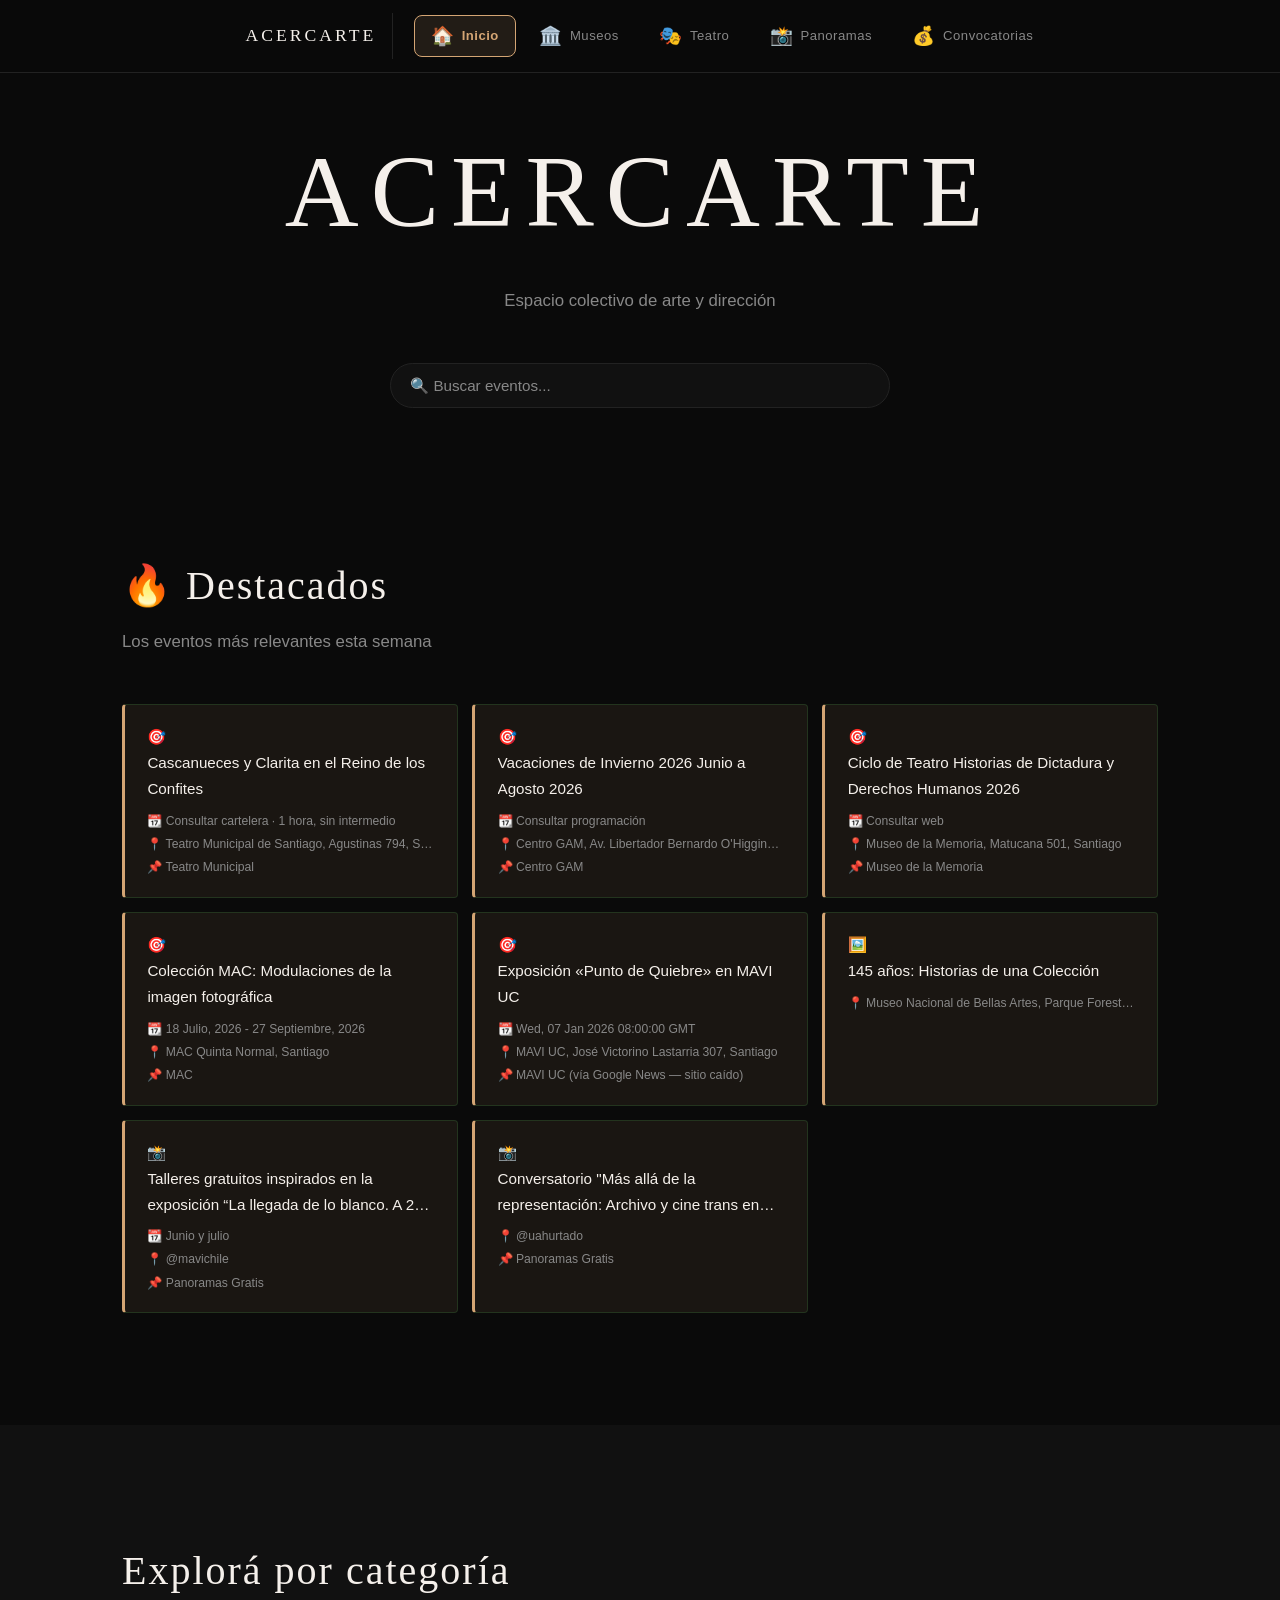
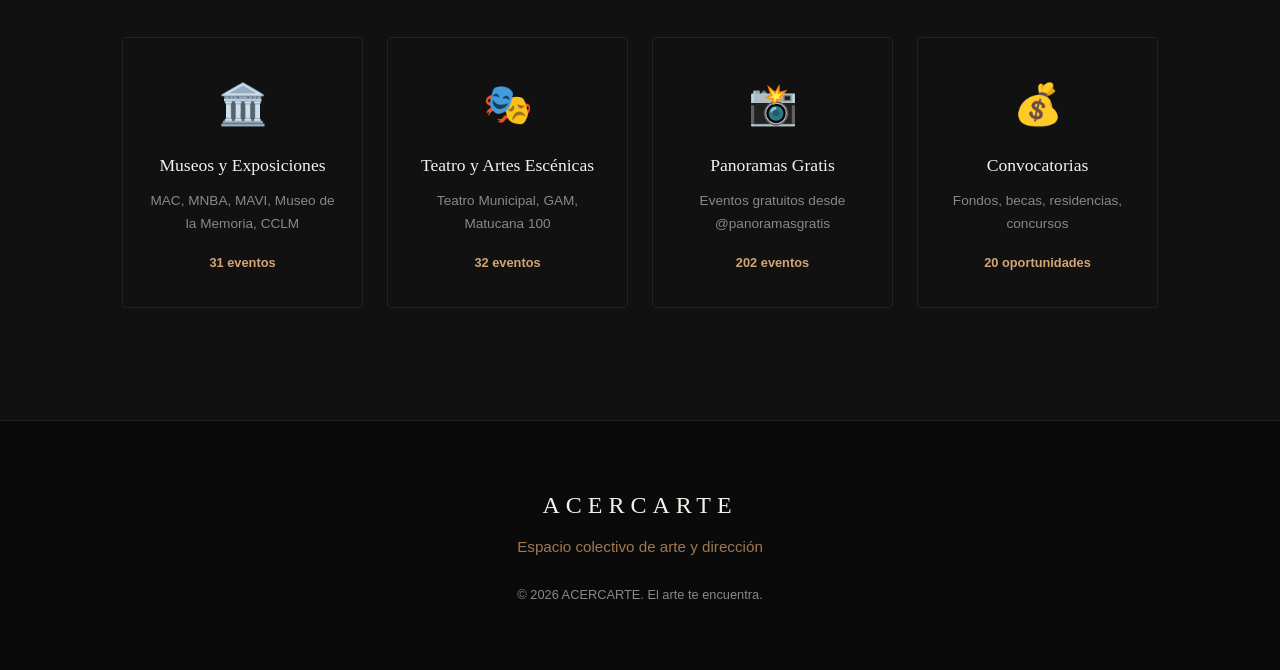
==== commit 16969108: "Panel de navegación con botones e iconos — sticky en todas las páginas" ====
--- a/index.html
+++ b/index.html
@@ -5,17 +5,17 @@
     <meta name="viewport" content="width=device-width, initial-scale=1.0">
     <meta name="description" content="ACERCARTE — Espacio colectivo de arte y dirección. Exhibimos, difundimos y conectamos arte emergente.">
     <title>ACERCARTE — Inicio</title>
-    <link rel="stylesheet" href="css/style.css?v=3">
+    <link rel="stylesheet" href="css/style.css?v=4">
 </head>
 <body>
     <nav class="nav">
         <a href="index.html" class="logo">ACERCARTE</a>
         <div class="nav-links">
-            <a href="index.html" class="active">Inicio</a>
-            <a href="museos.html">Museos</a>
-            <a href="teatro.html">Teatro</a>
-            <a href="panoramas.html">Panoramas</a>
-            <a href="convocatorias.html">Convocatorias</a>
+            <a href="index.html" class="nav-btn active"><span class="nav-icon">🏠</span><span class="nav-label">Inicio</span></a>
+            <a href="museos.html" class="nav-btn"><span class="nav-icon">🏛️</span><span class="nav-label">Museos</span></a>
+            <a href="teatro.html" class="nav-btn"><span class="nav-icon">🎭</span><span class="nav-label">Teatro</span></a>
+            <a href="panoramas.html" class="nav-btn"><span class="nav-icon">📸</span><span class="nav-label">Panoramas</span></a>
+            <a href="convocatorias.html" class="nav-btn"><span class="nav-icon">💰</span><span class="nav-label">Convocatorias</span></a>
         </div>
     </nav>
 
--- a/css/style.css
+++ b/css/style.css
@@ -62,34 +62,34 @@
     margin-bottom: 3rem;
 }
 
-/* ─── Navegación ─── */
+/* ─── Navegación — Panel de botones ─── */
 .nav {
     display: flex;
-    justify-content: space-between;
+    justify-content: center;
     align-items: center;
-    padding: 2rem 3rem;
-    position: fixed;
+    gap: 0.5rem;
+    padding: 0.8rem 1rem;
+    position: sticky;
     top: 0;
     left: 0;
     right: 0;
     z-index: 100;
-    transition: background 0.4s, padding 0.4s;
-}
-
-.nav.scrolled {
-    background: rgba(10, 10, 10, 0.92);
-    backdrop-filter: blur(12px);
-    padding: 1rem 3rem;
+    background: rgba(10, 10, 10, 0.94);
+    backdrop-filter: blur(14px);
     border-bottom: 1px solid var(--border);
+    flex-wrap: wrap;
 }
 
 .logo {
     font-family: var(--font-display);
-    font-size: 1.3rem;
+    font-size: 1.1rem;
     color: var(--white);
     text-decoration: none;
-    letter-spacing: 4px;
+    letter-spacing: 3px;
     transition: color 0.3s;
+    padding: 0.5rem 1rem;
+    margin-right: 0.8rem;
+    border-right: 1px solid var(--border);
 }
 
 .logo:hover {
@@ -98,37 +98,71 @@
 
 .nav-links {
     display: flex;
-    gap: 2.5rem;
-}
-
-.nav-links a {
+    gap: 0.4rem;
+    flex-wrap: wrap;
+    justify-content: center;
+}
+
+.nav-btn {
+    display: flex;
+    align-items: center;
+    gap: 0.45rem;
+    padding: 0.55rem 1rem;
+    background: transparent;
+    border: 1px solid transparent;
+    border-radius: 8px;
     color: var(--text-muted);
     text-decoration: none;
-    font-size: 0.85rem;
-    letter-spacing: 2px;
-    text-transform: uppercase;
-    transition: color 0.3s;
-}
-
-.nav-links a:hover,
-.nav-links a.active {
-    color: var(--accent);
+    font-size: 0.82rem;
+    font-family: var(--font-body);
+    letter-spacing: 0.5px;
+    cursor: pointer;
+    transition: all 0.25s;
+    white-space: nowrap;
+}
+
+.nav-btn .nav-icon {
+    font-size: 1.15rem;
+    line-height: 1;
+}
+
+.nav-btn:hover {
+    background: rgba(212, 165, 116, 0.08);
+    border-color: rgba(212, 165, 116, 0.25);
+    color: var(--white);
+}
+
+.nav-btn.active {
+    background: rgba(212, 165, 116, 0.12);
+    border-color: var(--accent);
+    color: var(--accent);
+    font-weight: 600;
+}
+
+.nav-links a.nav-btn {
+    /* override old link styles if any */
+    text-transform: none;
+    padding-bottom: 0.55rem;
+    border-bottom: 1px solid transparent;
+}
+
+.nav-links a.nav-btn:hover,
+.nav-links a.nav-btn.active {
     border-bottom: 1px solid var(--accent);
-    padding-bottom: 4px;
 }
 
 /* ─── Hero Mini (sub-pages) ─── */
 .hero-mini {
-    min-height: 35vh;
+    min-height: 30vh;
     display: flex;
     justify-content: center;
     align-items: center;
     text-align: center;
-    padding-top: 6rem;
+    padding-top: 2rem;
 }
 
 .page-hero {
-    padding-top: 7rem;
+    padding-top: 3rem;
     padding-bottom: 2rem;
     text-align: center;
 }
@@ -1111,35 +1145,30 @@
 /* ─── Responsive ─── */
 @media (max-width: 768px) {
     .nav {
-        padding: 1.5rem;
+        padding: 0.5rem;
+        gap: 0.25rem;
+    }
+    .logo {
+        font-size: 0.9rem;
+        letter-spacing: 2px;
+        padding: 0.3rem 0.6rem;
+        margin-right: 0.3rem;
+        border-right: 1px solid var(--border);
     }
     .nav-links {
-        gap: 1.2rem;
-    }
-    .nav-links a {
-        font-size: 0.72rem;
-        letter-spacing: 1px;
-    }
-    .nav-toggle {
-        display: flex;
-    }
-    .nav-links {
-        display: none;
-        position: fixed;
-        top: 0; left: 0; right: 0; bottom: 0;
-        background: rgba(10,10,10,0.97);
-        flex-direction: column;
-        justify-content: center;
-        align-items: center;
-        gap: 2rem;
-        z-index: 100;
-    }
-    .nav-links.open {
-        display: flex;
-    }
-    .nav-links a {
-        font-size: 1.2rem;
-        letter-spacing: 3px;
+        gap: 0.2rem;
+    }
+    .nav-btn {
+        padding: 0.4rem 0.6rem;
+        font-size: 0.7rem;
+        gap: 0.3rem;
+        border-radius: 6px;
+    }
+    .nav-btn .nav-icon {
+        font-size: 1rem;
+    }
+    .nav-links a.nav-btn {
+        padding-bottom: 0.4rem;
     }
     .hero-title {
         letter-spacing: 6px;
@@ -1156,4 +1185,31 @@
     .gallery-grid {
         grid-template-columns: repeat(auto-fill, minmax(160px, 1fr));
     }
-}
+    .page-hero {
+        padding-top: 1.5rem;
+    }
+    .hero-mini {
+        padding-top: 2rem;
+        min-height: 25vh;
+    }
+}
+
+/* Tiny screens — icon-only nav */
+@media (max-width: 480px) {
+    .nav-btn .nav-label {
+        display: none;
+    }
+    .nav-btn {
+        padding: 0.45rem 0.55rem;
+        border-radius: 50%;
+        aspect-ratio: 1;
+    }
+    .nav-btn .nav-icon {
+        font-size: 1.2rem;
+        margin: 0;
+    }
+    .logo {
+        border-right: none;
+        margin-right: 0.3rem;
+    }
+}
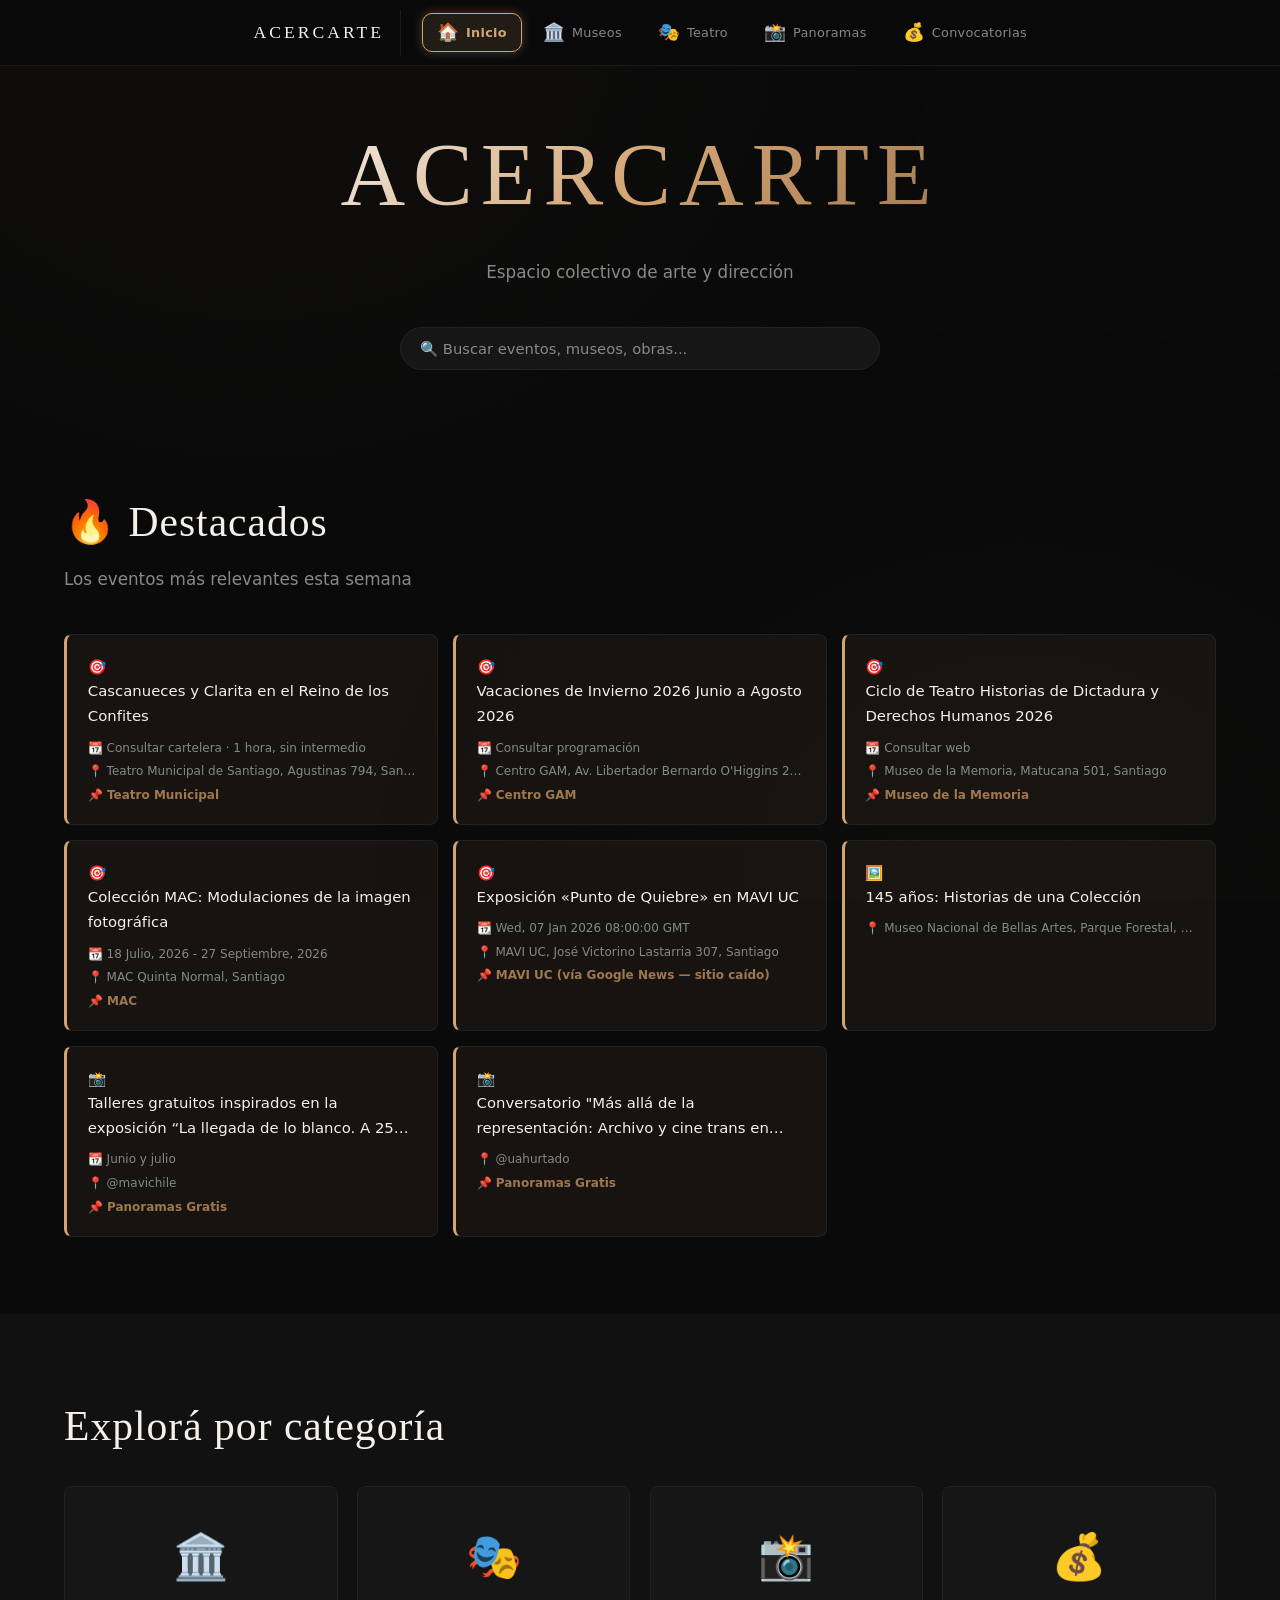
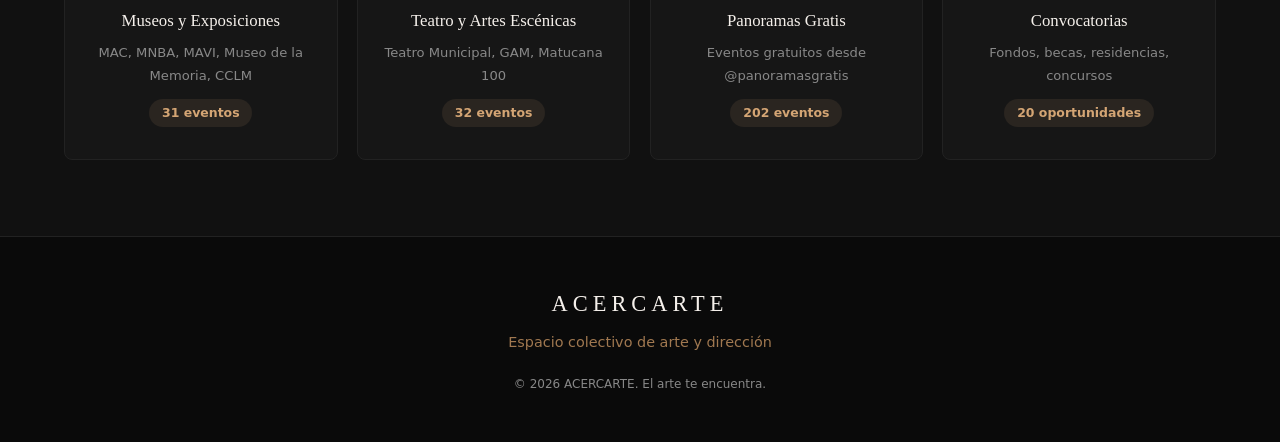
==== commit a75a55c4: "Overhaul responsive: 4 breakpoints, ripple effects, glass nav, stagger animations, mejorado colapsad" ====
--- a/index.html
+++ b/index.html
@@ -5,7 +5,7 @@
     <meta name="viewport" content="width=device-width, initial-scale=1.0">
     <meta name="description" content="ACERCARTE — Espacio colectivo de arte y dirección. Exhibimos, difundimos y conectamos arte emergente.">
     <title>ACERCARTE — Inicio</title>
-    <link rel="stylesheet" href="css/style.css?v=4">
+    <link rel="stylesheet" href="css/style.css?v=5">
 </head>
 <body>
     <nav class="nav">
--- a/css/style.css
+++ b/css/style.css
@@ -1,33 +1,32 @@
 /* ══════════════════════════════════════════════
    ACERCARTE — Espacio Colectivo de Arte
-   Diseño: Minimalista, galería contemporánea
+   Diseño: Contemporáneo, responsivo, entretenido
    ══════════════════════════════════════════════ */
 
 /* ─── Reset & Base ─── */
-*, *::before, *::after {
-    margin: 0;
-    padding: 0;
-    box-sizing: border-box;
-}
+*, *::before, *::after { margin: 0; padding: 0; box-sizing: border-box; }
 
 :root {
     --bg: #0a0a0a;
     --bg-alt: #111111;
+    --bg-card: #161616;
     --text: #e0e0e0;
     --text-muted: #888;
     --accent: #d4a574;
     --accent-dim: #a07850;
+    --accent-glow: rgba(212,165,116,0.3);
     --white: #f5f0eb;
     --border: #222;
-    --radius: 4px;
+    --border-hover: #333;
+    --radius: 8px;
+    --radius-sm: 6px;
     --font-display: 'Georgia', 'Times New Roman', serif;
-    --font-body: 'Segoe UI', 'Helvetica Neue', Arial, sans-serif;
-    --max-width: 1100px;
-}
-
-html {
-    scroll-behavior: smooth;
-}
+    --font-body: 'Segoe UI', system-ui, -apple-system, sans-serif;
+    --max-width: 1200px;
+    --nav-height: 56px;
+}
+
+html { scroll-behavior: smooth; }
 
 body {
     background: var(--bg);
@@ -35,12 +34,27 @@
     font-family: var(--font-body);
     line-height: 1.7;
     -webkit-font-smoothing: antialiased;
+    overflow-x: hidden;
+}
+
+/* Subtle background texture */
+body::before {
+    content: '';
+    position: fixed;
+    inset: 0;
+    background:
+        radial-gradient(ellipse at 20% 0%, rgba(212,165,116,0.03) 0%, transparent 50%),
+        radial-gradient(ellipse at 80% 100%, rgba(212,165,116,0.02) 0%, transparent 50%);
+    pointer-events: none;
+    z-index: 0;
 }
 
 .container {
     max-width: var(--max-width);
     margin: 0 auto;
-    padding: 0 2rem;
+    padding: 0 1.5rem;
+    position: relative;
+    z-index: 1;
 }
 
 /* ─── Tipografía ─── */
@@ -51,33 +65,35 @@
 }
 
 h2 {
-    font-size: 2.5rem;
+    font-size: clamp(1.8rem, 4vw, 2.6rem);
     margin-bottom: 0.5rem;
-    letter-spacing: 2px;
+    letter-spacing: 1px;
 }
 
 .section-subtitle {
     color: var(--text-muted);
-    font-size: 1.05rem;
-    margin-bottom: 3rem;
-}
-
-/* ─── Navegación — Panel de botones ─── */
+    font-size: clamp(0.9rem, 2vw, 1.05rem);
+    margin-bottom: 2.5rem;
+}
+
+/* ─── Navegación - Panel Glass ─── */
 .nav {
     display: flex;
     justify-content: center;
     align-items: center;
     gap: 0.5rem;
-    padding: 0.8rem 1rem;
+    padding: 0.6rem 1rem;
     position: sticky;
     top: 0;
     left: 0;
     right: 0;
     z-index: 100;
-    background: rgba(10, 10, 10, 0.94);
-    backdrop-filter: blur(14px);
-    border-bottom: 1px solid var(--border);
+    background: rgba(10,10,10,0.88);
+    backdrop-filter: blur(20px) saturate(180%);
+    -webkit-backdrop-filter: blur(20px) saturate(180%);
+    border-bottom: 1px solid rgba(255,255,255,0.06);
     flex-wrap: wrap;
+    min-height: var(--nav-height);
 }
 
 .logo {
@@ -86,1130 +102,700 @@
     color: var(--white);
     text-decoration: none;
     letter-spacing: 3px;
-    transition: color 0.3s;
+    transition: color 0.3s, text-shadow 0.3s;
     padding: 0.5rem 1rem;
     margin-right: 0.8rem;
-    border-right: 1px solid var(--border);
-}
-
+    border-right: 1px solid rgba(255,255,255,0.08);
+}
 .logo:hover {
     color: var(--accent);
+    text-shadow: 0 0 20px var(--accent-glow);
 }
 
 .nav-links {
     display: flex;
-    gap: 0.4rem;
+    gap: 0.35rem;
     flex-wrap: wrap;
     justify-content: center;
+    align-items: center;
 }
 
 .nav-btn {
     display: flex;
     align-items: center;
-    gap: 0.45rem;
-    padding: 0.55rem 1rem;
+    gap: 0.4rem;
+    padding: 0.45rem 0.9rem;
     background: transparent;
     border: 1px solid transparent;
-    border-radius: 8px;
+    border-radius: 10px;
     color: var(--text-muted);
     text-decoration: none;
-    font-size: 0.82rem;
+    font-size: 0.8rem;
     font-family: var(--font-body);
-    letter-spacing: 0.5px;
+    letter-spacing: 0.3px;
     cursor: pointer;
-    transition: all 0.25s;
+    transition: all 0.25s cubic-bezier(0.4,0,0.2,1);
     white-space: nowrap;
-}
-
-.nav-btn .nav-icon {
-    font-size: 1.15rem;
-    line-height: 1;
-}
-
+    position: relative;
+    overflow: hidden;
+}
+.nav-btn::after {
+    content: '';
+    position: absolute;
+    inset: 0;
+    background: radial-gradient(circle at center, rgba(212,165,116,0.15) 0%, transparent 70%);
+    opacity: 0;
+    transition: opacity 0.3s;
+}
+.nav-btn:hover::after { opacity: 1; }
+.nav-btn .nav-icon { font-size: 1.1rem; line-height: 1; transition: transform 0.3s; }
+.nav-btn:hover .nav-icon { transform: scale(1.15); }
 .nav-btn:hover {
-    background: rgba(212, 165, 116, 0.08);
-    border-color: rgba(212, 165, 116, 0.25);
+    background: rgba(212,165,116,0.08);
+    border-color: rgba(212,165,116,0.2);
     color: var(--white);
-}
-
+    transform: translateY(-1px);
+}
 .nav-btn.active {
-    background: rgba(212, 165, 116, 0.12);
+    background: rgba(212,165,116,0.12);
     border-color: var(--accent);
     color: var(--accent);
     font-weight: 600;
-}
-
-.nav-links a.nav-btn {
-    /* override old link styles if any */
-    text-transform: none;
-    padding-bottom: 0.55rem;
-    border-bottom: 1px solid transparent;
-}
-
-.nav-links a.nav-btn:hover,
-.nav-links a.nav-btn.active {
-    border-bottom: 1px solid var(--accent);
-}
-
-/* ─── Hero Mini (sub-pages) ─── */
+    box-shadow: 0 0 12px var(--accent-glow);
+}
+
+/* ─── Hero sections ─── */
 .hero-mini {
-    min-height: 30vh;
+    min-height: 25vh;
     display: flex;
     justify-content: center;
     align-items: center;
     text-align: center;
-    padding-top: 2rem;
+    padding: 2rem 1rem 1rem;
 }
 
 .page-hero {
-    padding-top: 3rem;
-    padding-bottom: 2rem;
+    padding: 2.5rem 0 1.5rem;
     text-align: center;
+}
+
+.hero-title {
+    font-size: clamp(2.5rem, 7vw, 6rem);
+    letter-spacing: 8px;
+    margin-bottom: 0.5rem;
+    animation: fadeInUp 1s ease;
+    background: linear-gradient(135deg, var(--white) 0%, var(--accent) 50%, var(--accent-dim) 100%);
+    -webkit-background-clip: text;
+    -webkit-text-fill-color: transparent;
+    background-clip: text;
 }
 
 /* ─── Category Grid (index) ─── */
 .category-grid {
     display: grid;
-    grid-template-columns: repeat(auto-fit, minmax(230px, 1fr));
-    gap: 1.5rem;
-    margin-top: 2rem;
+    grid-template-columns: repeat(auto-fit, minmax(220px, 1fr));
+    gap: 1.2rem;
+    margin-top: 1.5rem;
 }
 
 .category-card {
-    background: var(--bg-alt);
+    background: var(--bg-card);
     border: 1px solid var(--border);
     border-radius: var(--radius);
     padding: 2rem 1.5rem;
     text-align: center;
     text-decoration: none;
     color: var(--text);
-    transition: border-color 0.3s, transform 0.2s;
-}
-
+    transition: all 0.35s cubic-bezier(0.4,0,0.2,1);
+    position: relative;
+    overflow: hidden;
+}
+.category-card::before {
+    content: '';
+    position: absolute;
+    inset: 0;
+    background: radial-gradient(circle at 50% 0%, rgba(212,165,116,0.08) 0%, transparent 60%);
+    opacity: 0;
+    transition: opacity 0.35s;
+}
+.category-card:hover::before { opacity: 1; }
 .category-card:hover {
     border-color: var(--accent);
-    transform: translateY(-3px);
-}
-
+    transform: translateY(-6px);
+    box-shadow: 0 12px 40px rgba(212,165,116,0.12);
+}
 .cat-emoji {
-    font-size: 2.5rem;
+    font-size: 2.8rem;
     display: block;
     margin-bottom: 0.8rem;
-}
-
+    transition: transform 0.35s;
+    position: relative;
+    z-index: 1;
+}
+.category-card:hover .cat-emoji { transform: scale(1.15) rotate(-5deg); }
 .category-card h3 {
     font-family: var(--font-display);
-    font-size: 1.1rem;
+    font-size: 1.05rem;
     color: var(--white);
-    margin-bottom: 0.5rem;
-}
-
+    margin-bottom: 0.4rem;
+    position: relative;
+    z-index: 1;
+}
 .category-card p {
-    font-size: 0.85rem;
+    font-size: 0.82rem;
     color: var(--text-muted);
-    margin-bottom: 0.8rem;
-}
-
+    margin-bottom: 0.7rem;
+    position: relative;
+    z-index: 1;
+}
 .cat-count {
-    font-size: 0.8rem;
+    font-size: 0.78rem;
     color: var(--accent);
-    font-weight: bold;
-}
-
-/* ─── Highlight card ─── */
+    font-weight: 700;
+    position: relative;
+    z-index: 1;
+    display: inline-block;
+    padding: 0.2rem 0.8rem;
+    background: rgba(212,165,116,0.1);
+    border-radius: 20px;
+}
+
 .highlight-card {
     border-left: 3px solid var(--accent) !important;
-    background: rgba(212, 165, 116, 0.08) !important;
-}
-
-.section-alt {
-    background: var(--bg-alt);
-}
-
-/* ─── Hero ─── */
-.hero {
-    min-height: 100vh;
-    display: flex;
-    flex-direction: column;
-    justify-content: center;
-    align-items: center;
-    text-align: center;
-    position: relative;
-    background: var(--bg);
-    overflow: hidden;
-}
-
-.hero::before {
-    content: '';
-    position: absolute;
-    top: 0;
-    left: 0;
-    right: 0;
-    bottom: 0;
-    background: radial-gradient(ellipse at center, rgba(212, 165, 116, 0.06) 0%, transparent 70%);
-}
-
-.hero-content {
+    background: rgba(212,165,116,0.06) !important;
+}
+
+.section-alt { background: var(--bg-alt); }
+
+/* ─── Secciones ─── */
+.section {
+    padding: clamp(3rem, 6vw, 6rem) 0;
     position: relative;
     z-index: 1;
 }
-
-.hero-title {
-    font-size: clamp(3.5rem, 8vw, 7rem);
-    letter-spacing: 12px;
-    margin-bottom: 0.5rem;
-    animation: fadeInUp 1.2s ease;
-}
-
-.hero-subtitle {
-    font-family: var(--font-display);
-    font-size: 1.2rem;
-    color: var(--accent);
-    letter-spacing: 3px;
-    margin-bottom: 1.5rem;
-    animation: fadeInUp 1.2s ease 0.15s both;
-}
-
-.hero-text {
-    color: var(--text-muted);
-    font-size: 1.05rem;
-    line-height: 1.8;
-    margin-bottom: 2.5rem;
-    animation: fadeInUp 1.2s ease 0.3s both;
-}
-
-.scroll-indicator {
-    position: absolute;
-    bottom: 2rem;
-    color: var(--accent-dim);
-    font-size: 1.5rem;
-    animation: bounce 2s infinite;
-}
+.section:nth-child(even) { background: var(--bg-alt); }
 
 /* ─── Botones ─── */
 .btn {
-    display: inline-block;
-    padding: 0.9rem 2.8rem;
+    display: inline-flex;
+    align-items: center;
+    gap: 0.5rem;
+    padding: 0.85rem 2.5rem;
     background: transparent;
     color: var(--accent);
     border: 1px solid var(--accent);
     font-family: var(--font-body);
     font-size: 0.85rem;
-    letter-spacing: 3px;
+    letter-spacing: 2px;
     text-transform: uppercase;
     text-decoration: none;
     cursor: pointer;
     transition: all 0.35s;
-}
-
+    border-radius: var(--radius-sm);
+    position: relative;
+    overflow: hidden;
+}
 .btn:hover {
     background: var(--accent);
     color: var(--bg);
-}
-
-.btn-outline {
-    border-color: var(--border);
-    color: var(--text);
-}
-
-.btn-outline:hover {
-    border-color: var(--accent);
-    background: transparent;
-    color: var(--accent);
-}
-
-/* ─── Secciones ─── */
-.section {
-    padding: 7rem 0;
-}
-
-.section:nth-child(even) {
-    background: var(--bg-alt);
-}
-
-/* ─── Manifiesto ─── */
-.manifesto-grid {
-    display: grid;
-    grid-template-columns: repeat(auto-fit, minmax(220px, 1fr));
-    gap: 2rem;
-    margin-top: 3rem;
-}
-
-.manifesto-card {
-    padding: 2.5rem 2rem;
-    border: 1px solid var(--border);
-    text-align: center;
-    transition: border-color 0.3s, transform 0.3s;
-}
-
-.manifesto-card:hover {
-    border-color: var(--accent-dim);
-    transform: translateY(-4px);
-}
-
-.manifesto-card .icon {
-    font-size: 2.5rem;
-    display: block;
-    margin-bottom: 1.2rem;
-}
-
-.manifesto-card h3 {
-    font-size: 1.2rem;
-    letter-spacing: 3px;
-    margin-bottom: 0.8rem;
-}
-
-.manifesto-card p {
-    color: var(--text-muted);
-    font-size: 0.92rem;
-}
-
-/* ─── Galería ─── */
-.gallery-grid {
-    display: grid;
-    grid-template-columns: repeat(auto-fill, minmax(280px, 1fr));
-    gap: 1.5rem;
-    margin-top: 2rem;
-}
-
-.gallery-item {
-    aspect-ratio: 3/4;
-    overflow: hidden;
-}
-
-.gallery-placeholder {
-    width: 100%;
-    height: 100%;
-    background: var(--bg-alt);
-    border: 1px dashed var(--border);
-    display: flex;
-    flex-direction: column;
-    justify-content: center;
-    align-items: center;
-    transition: border-color 0.3s, background 0.3s;
-    cursor: pointer;
-}
-
-.gallery-placeholder:hover {
-    border-color: var(--accent-dim);
-    background: rgba(212, 165, 116, 0.04);
-}
-
-.gallery-placeholder span {
-    font-size: 2.5rem;
-    color: var(--text-muted);
-    margin-bottom: 0.5rem;
-}
-
-.gallery-placeholder p {
-    color: var(--text-muted);
-    font-size: 0.85rem;
-}
-
-/* ─── Artistas ─── */
-.artist-call {
-    text-align: center;
-    padding: 4rem 2rem;
-    border: 1px solid var(--border);
-    margin-top: 2rem;
-}
-
-.artist-call p {
-    font-size: 1.1rem;
-    color: var(--text-muted);
-    margin-bottom: 2rem;
-    line-height: 1.8;
-}
-
-/* ─── Colectivo ─── */
-.colectivo-content {
-    max-width: 700px;
-    margin: 3rem auto 0;
-}
-
-.colectivo-content p {
-    margin-bottom: 1.5rem;
-    font-size: 1.08rem;
-    color: var(--text-muted);
-}
-
-.colectivo-content strong {
-    color: var(--accent);
-    font-weight: 400;
-}
-
-blockquote {
-    margin: 3rem 0;
-    padding: 2rem;
-    border-left: 2px solid var(--accent);
-    font-family: var(--font-display);
-    font-style: italic;
-    font-size: 1.3rem;
-    color: var(--white);
-}
-
-blockquote cite {
-    display: block;
-    margin-top: 0.8rem;
-    font-family: var(--font-body);
-    font-style: normal;
-    font-size: 0.9rem;
-    color: var(--text-muted);
-}
-
-/* ─── Contacto ─── */
-.contact-form {
-    max-width: 550px;
-    margin: 3rem auto 0;
-}
-
-.form-group {
-    margin-bottom: 1.2rem;
-}
-
-.form-group input,
-.form-group select,
-.form-group textarea {
-    width: 100%;
-    padding: 1rem;
-    background: var(--bg-alt);
-    border: 1px solid var(--border);
-    color: var(--text);
-    font-family: var(--font-body);
-    font-size: 0.95rem;
-    transition: border-color 0.3s;
-}
-
-.form-group input:focus,
-.form-group select:focus,
-.form-group textarea:focus {
-    outline: none;
-    border-color: var(--accent-dim);
-}
-
-.form-group select {
-    color: var(--text-muted);
-}
-
-.form-group select option {
-    background: var(--bg);
-    color: var(--text);
-}
-
-.contact-form .btn {
-    width: 100%;
-    margin-top: 0.5rem;
-}
-
-/* ─── Participaciones ─── */
-.participaciones-list {
-    max-width: 700px;
-    margin: 3rem auto 0;
-}
-
-.participacion-item {
-    background: var(--bg-alt);
-    border: 1px solid var(--border);
-    border-radius: var(--radius);
-    padding: 1.5rem 2rem;
-    margin-bottom: 1.2rem;
-    transition: border-color 0.3s;
-}
-
-.participacion-item:hover {
-    border-color: var(--accent-dim);
-}
-
-.participacion-header {
-    display: flex;
-    justify-content: space-between;
-    align-items: center;
-    margin-bottom: 0.8rem;
-}
-
-.participacion-fecha {
-    font-family: var(--font-display);
-    font-size: 0.85rem;
-    color: var(--accent);
-    letter-spacing: 1px;
-}
-
-.participacion-estado {
-    font-size: 0.75rem;
-    padding: 0.2rem 0.8rem;
-    border-radius: 2px;
-    letter-spacing: 1px;
-    text-transform: uppercase;
-}
-
-.estado-preparacion {
-    background: rgba(212, 165, 116, 0.1);
-    color: var(--accent);
-}
-
-.estado-postulado {
-    background: rgba(212, 165, 116, 0.15);
-    color: var(--accent);
-}
-
-.estado-adjudicado {
-    background: rgba(212, 165, 116, 0.2);
-    color: var(--white);
-}
-
-.participacion-item h3 {
-    font-family: var(--font-display);
-    font-size: 1.05rem;
-    color: var(--white);
-    margin-bottom: 0.4rem;
-    font-weight: 400;
-}
-
-.participacion-item p {
-    font-size: 0.9rem;
-    color: var(--text-muted);
-    margin-bottom: 0.4rem;
-}
-
-.participacion-meta {
-    font-size: 0.8rem !important;
-    color: var(--text-muted) !important;
-    font-style: italic;
-    margin-top: 0.8rem;
-}
-
-/* ─── Footer ─── */
-.footer {
-    padding: 4rem 0;
-    text-align: center;
-    border-top: 1px solid var(--border);
-}
-
-.footer-logo {
-    font-family: var(--font-display);
-    font-size: 1.5rem;
-    letter-spacing: 6px;
-    color: var(--white);
-    margin-bottom: 0.5rem;
-}
-
-.footer-tagline {
-    color: var(--accent-dim);
-    font-size: 0.95rem;
-    margin-bottom: 1.5rem;
-}
-
-.footer-copy {
-    color: var(--text-muted);
-    font-size: 0.8rem;
-}
-
-/* ─── Agenda (dinámica) ─── */
-.loading {
-    text-align: center;
-    padding: 3rem 2rem;
-    color: var(--text-muted);
-    font-style: italic;
-}
-
-.empty-state {
-    text-align: center;
-    padding: 3rem 2rem;
-    border: 1px dashed var(--border);
-    border-radius: var(--radius);
-}
-
-.empty-state p {
-    color: var(--text-muted);
-    font-size: 1.05rem;
-    margin-bottom: 0.5rem;
-}
-
-.empty-hint {
-    font-size: 0.8rem !important;
-    color: var(--accent-dim) !important;
-}
-
-.agenda-block {
-    margin-bottom: 3rem;
-}
-
-.agenda-block h3 {
-    font-size: 1.15rem;
-    color: var(--accent);
-    letter-spacing: 1px;
-    margin-bottom: 1rem;
-}
-
+    box-shadow: 0 8px 30px var(--accent-glow);
+    transform: translateY(-2px);
+}
+
+/* ─── Cards de eventos ─── */
 .expo-list {
     display: grid;
     grid-template-columns: repeat(auto-fill, minmax(280px, 1fr));
     gap: 0.9rem;
 }
-
 .expo-card {
-    background: rgba(76, 175, 80, 0.08);
-    border: 1px solid rgba(76, 175, 80, 0.2);
-    padding: 1.2rem 1.4rem;
+    background: var(--bg-card);
+    border: 1px solid var(--border);
+    padding: 1.2rem 1.3rem;
     border-radius: var(--radius);
     color: var(--text);
-    font-size: 0.95rem;
+    font-size: 0.92rem;
     display: flex;
     flex-direction: column;
-    min-height: 140px;
+    min-height: 130px;
     height: 100%;
-}
-
+    transition: all 0.3s cubic-bezier(0.4,0,0.2,1);
+}
+.expo-card-link {
+    text-decoration: none; color: inherit; display: block;
+}
+.expo-card-link .expo-card {
+    transition: border-color 0.3s, background 0.3s, transform 0.3s, box-shadow 0.3s;
+}
+.expo-card-link:hover .expo-card {
+    border-color: var(--accent);
+    background: rgba(212,165,116,0.06);
+    transform: translateY(-3px);
+    box-shadow: 0 8px 25px rgba(0,0,0,0.3);
+}
 .expo-card .expo-link {
-    font-size: 0.95rem;
+    font-size: 0.93rem;
     display: -webkit-box;
     -webkit-line-clamp: 2;
     -webkit-box-orient: vertical;
     overflow: hidden;
-    margin-bottom: 0.4rem;
-}
-
+    margin-bottom: 0.3rem;
+    color: var(--white);
+    text-decoration: none;
+}
 .expo-card .expo-meta {
-    font-size: 0.76rem;
+    font-size: 0.75rem;
     color: var(--text-muted);
-    margin-top: 0.15rem;
+    margin-top: 0.2rem;
     overflow: hidden;
     text-overflow: ellipsis;
     white-space: nowrap;
 }
 
-/* Convocatorias cards — same uniform sizing */
+/* ─── Panoramas Gratis cards ─── */
+.pg-post {
+    margin-bottom: 2rem;
+    padding-bottom: 1.5rem;
+    border-bottom: 1px solid rgba(255,255,255,0.05);
+}
+.pg-post:last-child { border-bottom: none; margin-bottom: 0; }
+.pg-post-header {
+    font-family: var(--font-display);
+    font-size: 1.1rem;
+    color: var(--accent);
+    letter-spacing: 2px;
+    margin-bottom: 0.5rem;
+    text-transform: uppercase;
+}
+.pg-events {
+    display: grid;
+    grid-template-columns: repeat(auto-fill, minmax(300px, 1fr));
+    gap: 0.8rem;
+    margin-top: 0.8rem;
+}
+.pg-event-card {
+    background: var(--bg-card);
+    border: 1px solid var(--border);
+    border-radius: var(--radius);
+    padding: 1rem 1.3rem;
+    transition: all 0.3s;
+}
+.pg-event-card:hover {
+    border-color: var(--accent-dim);
+    background: rgba(212,165,116,0.05);
+    transform: translateY(-2px);
+    box-shadow: 0 6px 20px rgba(0,0,0,0.25);
+}
+.pg-event-when { display: flex; gap: 0.8rem; flex-wrap: wrap; margin-bottom: 0.5rem; }
+.pg-ev-time {
+    font-family: var(--font-display);
+    font-size: 0.82rem;
+    color: var(--white);
+    background: rgba(212,165,116,0.12);
+    padding: 0.15rem 0.6rem;
+    border-radius: 4px;
+    letter-spacing: 0.5px;
+}
+.pg-ev-date { font-size: 0.8rem; color: var(--accent-dim); font-style: italic; align-self: center; }
+.pg-ev-desc { font-size: 0.88rem; color: var(--text); line-height: 1.5; margin-bottom: 0.4rem; }
+.pg-ev-meta { display: flex; gap: 0.8rem; flex-wrap: wrap; font-size: 0.76rem; color: var(--text-muted); margin-top: 0.3rem; }
+.pg-ev-loc { color: var(--accent-dim); }
+.pg-ev-extra { color: var(--text-muted); font-style: italic; }
+.pg-header { display: flex; justify-content: space-between; align-items: center; margin-bottom: 0.6rem; flex-wrap: wrap; gap: 0.5rem; }
+.pg-date { font-family: var(--font-display); font-size: 0.78rem; color: var(--accent); letter-spacing: 1px; }
+.pg-link { font-size: 0.76rem; color: var(--accent-dim); text-decoration: none; transition: color 0.25s; }
+.pg-link:hover { color: var(--accent); }
+.pg-ev-tags { display: flex; flex-wrap: wrap; gap: 0.35rem; margin-bottom: 0.4rem; }
+.pg-ev-tag {
+    font-size: 0.68rem;
+    background: rgba(212,165,116,0.08);
+    color: var(--accent-dim);
+    padding: 0.1rem 0.5rem;
+    border-radius: 4px;
+    letter-spacing: 0.3px;
+}
+
+/* ─── Filtros ─── */
+.pg-filters { margin-bottom: 1.5rem; }
+.pg-cat-filters { display: flex; flex-wrap: wrap; gap: 0.4rem; margin-bottom: 0.8rem; justify-content: center; }
+.pg-cat-filter, .conv-filter, .pg-sort {
+    background: transparent;
+    border: 1px solid var(--border);
+    color: var(--text-muted);
+    padding: 0.4rem 0.9rem;
+    border-radius: 20px;
+    font-family: var(--font-body);
+    font-size: 0.76rem;
+    letter-spacing: 0.4px;
+    cursor: pointer;
+    transition: all 0.25s;
+    white-space: nowrap;
+    position: relative;
+    overflow: hidden;
+}
+.pg-cat-filter:hover, .conv-filter:hover, .pg-sort:hover {
+    border-color: var(--accent-dim);
+    color: var(--accent);
+    background: rgba(212,165,116,0.05);
+}
+.pg-cat-filter.active, .conv-filter.active, .pg-sort.active {
+    background: rgba(212,165,116,0.12);
+    border-color: var(--accent);
+    color: var(--accent);
+}
+.pg-sort-row { display: flex; align-items: center; gap: 0.5rem; flex-wrap: wrap; justify-content: center; padding-top: 0.5rem; border-top: 1px solid rgba(255,255,255,0.04); }
+.pg-sort-label { font-size: 0.76rem; color: var(--text-muted); margin-right: 0.2rem; }
+.pg-count { font-size: 0.7rem; color: var(--text-muted); margin-left: auto; }
+.conv-filters { display: flex; flex-wrap: wrap; gap: 0.4rem; margin-bottom: 1.5rem; justify-content: center; }
+
+/* ─── Convocatorias ─── */
 .participaciones-list {
     display: grid;
     grid-template-columns: repeat(auto-fill, minmax(300px, 1fr));
     gap: 0.9rem;
 }
-
 .participacion-item {
-    background: var(--bg-alt);
+    background: var(--bg-card);
     border: 1px solid var(--border);
     padding: 1.2rem 1.4rem;
     border-radius: var(--radius);
     min-height: 140px;
     display: flex;
     flex-direction: column;
-}
-
+    transition: all 0.3s;
+}
+.participacion-item:hover {
+    border-color: var(--accent-dim);
+    transform: translateY(-2px);
+    box-shadow: 0 6px 20px rgba(0,0,0,0.25);
+}
+.participacion-header {
+    display: flex;
+    justify-content: space-between;
+    align-items: center;
+    margin-bottom: 0.6rem;
+    flex-wrap: wrap;
+    gap: 0.4rem;
+}
+.participacion-fecha {
+    font-family: var(--font-display);
+    font-size: 0.82rem;
+    color: var(--accent);
+    letter-spacing: 1px;
+}
+.participacion-estado {
+    font-size: 0.7rem;
+    padding: 0.2rem 0.7rem;
+    border-radius: 12px;
+    letter-spacing: 1px;
+    text-transform: uppercase;
+    background: rgba(212,165,116,0.12);
+    color: var(--accent);
+}
 .participacion-item h3 {
     font-size: 0.95rem;
     display: -webkit-box;
     -webkit-line-clamp: 2;
     -webkit-box-orient: vertical;
     overflow: hidden;
-}
-
+    color: var(--white);
+    font-weight: 400;
+    font-family: var(--font-display);
+    margin-bottom: 0.3rem;
+}
 .participacion-item p {
-    font-size: 0.85rem;
+    font-size: 0.83rem;
     overflow: hidden;
     text-overflow: ellipsis;
     white-space: nowrap;
     color: var(--text-muted);
-}
-
-.expo-link {
+    margin-bottom: 0.3rem;
+}
+.participacion-meta {
+    font-size: 0.76rem !important;
+    color: var(--text-muted) !important;
+    font-style: italic;
+    margin-top: auto;
+    padding-top: 0.5rem;
+}
+.participacion-meta a { color: var(--accent-dim); text-decoration: none; }
+.participacion-meta a:hover { color: var(--accent); text-decoration: underline; }
+
+/* ─── Footer ─── */
+.footer {
+    padding: 3rem 0;
+    text-align: center;
+    border-top: 1px solid var(--border);
+    position: relative;
+    z-index: 1;
+}
+.footer-logo {
+    font-family: var(--font-display);
+    font-size: 1.4rem;
+    letter-spacing: 5px;
     color: var(--white);
-    text-decoration: none;
-    transition: color 0.25s;
-    display: block;
     margin-bottom: 0.4rem;
 }
-
-.expo-link:hover {
-    color: var(--accent);
-    text-decoration: underline;
-}
-
-/* Clickable expo card */
-.expo-card-link {
-    text-decoration: none;
-    color: inherit;
-    display: block;
-}
-.expo-card-link .expo-card {
-    transition: border-color 0.3s, background 0.3s;
-}
-.expo-card-link:hover .expo-card {
-    border-color: var(--accent);
-    background: rgba(76, 175, 80, 0.14);
-}
-
-.expo-meta {
-    font-size: 0.78rem;
-    color: var(--text-muted);
-    margin-top: 0.2rem;
-}
-
-.agenda-cat {
-    margin-bottom: 2.5rem;
-}
-
-.agenda-cat h3 {
-    font-size: 1.1rem;
-    color: var(--accent);
-    letter-spacing: 1px;
-    margin-bottom: 0.8rem;
-    padding-bottom: 0.5rem;
-    border-bottom: 1px solid var(--border);
-}
-
-.agenda-list {
-    list-style: none;
-}
-
-.agenda-item {
-    padding: 0.6rem 0;
-    border-bottom: 1px solid rgba(255,255,255,0.04);
-    font-size: 0.92rem;
-    line-height: 1.5;
-}
-
-.agenda-item:last-child {
-    border-bottom: none;
-}
-
-.agenda-item a {
-    color: var(--text);
-    text-decoration: none;
-    transition: color 0.25s;
-}
-
-.agenda-item a:hover {
-    color: var(--accent);
-}
-
-.agenda-source {
-    color: var(--text-muted);
-    font-size: 0.8rem;
-    margin-left: 0.3rem;
-}
-
-.agenda-empty {
-    color: var(--text-muted);
-    font-style: italic;
-    font-size: 0.85rem;
-}
-
-.agenda-empty-msg {
-    color: var(--text-muted);
-    text-align: center;
-    padding: 2rem;
-    font-style: italic;
-}
-
-.agenda-updated {
-    text-align: right;
-    color: var(--text-muted);
-    font-size: 0.75rem;
-    margin-top: 2rem;
-    font-style: italic;
-}
-
-/* ─── Convocatorias (filtros) ─── */
-.conv-filters {
-    display: flex;
-    flex-wrap: wrap;
-    gap: 0.5rem;
-    margin-bottom: 2rem;
-    justify-content: center;
-}
-
-.conv-filter {
-    background: transparent;
-    border: 1px solid var(--border);
-    color: var(--text-muted);
-    padding: 0.4rem 1rem;
-    border-radius: 2px;
-    font-family: var(--font-body);
-    font-size: 0.8rem;
-    letter-spacing: 1px;
-    text-transform: uppercase;
-    cursor: pointer;
-    transition: all 0.25s;
-}
-
-.conv-filter:hover {
-    border-color: var(--accent-dim);
-    color: var(--accent);
-}
-
-.conv-filter.active {
-    background: rgba(212, 165, 116, 0.12);
-    border-color: var(--accent);
-    color: var(--accent);
-}
-
-/* ─── Panoramas Gratis ─── */
-.pg-post {
-    margin-bottom: 2.5rem;
-    padding-bottom: 2rem;
-    border-bottom: 1px solid var(--border);
-}
-.pg-post:last-child {
-    border-bottom: none;
-    margin-bottom: 0;
-}
-.pg-post-header {
-    font-family: var(--font-display);
-    font-size: 1.2rem;
-    color: var(--accent);
-    letter-spacing: 2px;
-    margin-bottom: 0.6rem;
-    text-transform: uppercase;
-}
-.pg-events {
-    display: grid;
-    grid-template-columns: repeat(auto-fill, minmax(320px, 1fr));
-    gap: 0.8rem;
-    margin-top: 1rem;
-}
-.pg-event-card {
-    background: rgba(212, 165, 116, 0.06);
-    border: 1px solid rgba(212, 165, 116, 0.15);
-    border-radius: var(--radius);
-    padding: 1rem 1.3rem;
-    transition: border-color 0.3s, background 0.3s;
-}
-.pg-event-card:hover {
-    border-color: var(--accent-dim);
-    background: rgba(212, 165, 116, 0.1);
-}
-.pg-event-when {
-    display: flex;
-    gap: 1rem;
-    flex-wrap: wrap;
-    margin-bottom: 0.5rem;
-}
-.pg-ev-time {
-    font-family: var(--font-display);
-    font-size: 0.85rem;
-    color: var(--white);
-    background: rgba(212, 165, 116, 0.15);
-    padding: 0.15rem 0.6rem;
-    border-radius: 3px;
-    letter-spacing: 0.5px;
-}
-.pg-ev-date {
-    font-size: 0.82rem;
-    color: var(--accent-dim);
-    font-style: italic;
-    align-self: center;
-}
-.pg-ev-desc {
-    font-size: 0.9rem;
-    color: var(--text);
-    line-height: 1.5;
-    margin-bottom: 0.5rem;
-}
-.pg-ev-meta {
-    display: flex;
-    gap: 1rem;
-    flex-wrap: wrap;
-    font-size: 0.78rem;
-    color: var(--text-muted);
-    margin-top: 0.4rem;
-}
-.pg-ev-loc {
-    color: var(--accent-dim);
-}
-.pg-ev-extra {
-    color: var(--text-muted);
-    font-style: italic;
-}
-
-.pg-header {
-    display: flex;
-    justify-content: space-between;
-    align-items: center;
-    margin-bottom: 0.8rem;
-}
-
-.pg-date {
-    font-family: var(--font-display);
-    font-size: 0.8rem;
-    color: var(--accent);
-    letter-spacing: 1px;
-}
-
-.pg-link {
-    font-size: 0.78rem;
-    color: var(--accent-dim);
-    text-decoration: none;
-    transition: color 0.25s;
-}
-
-.pg-link:hover {
-    color: var(--accent);
-}
-
-/* ─── Panorama filters ─── */
-.pg-filters {
-    margin-bottom: 2rem;
-}
-
-.pg-cat-filters {
-    display: flex;
-    flex-wrap: wrap;
-    gap: 0.5rem;
-    margin-bottom: 1rem;
-    justify-content: center;
-}
-
-.pg-cat-filter {
-    background: transparent;
-    border: 1px solid var(--border);
-    color: var(--text-muted);
-    padding: 0.35rem 0.9rem;
-    border-radius: 2px;
-    font-family: var(--font-body);
-    font-size: 0.78rem;
-    letter-spacing: 0.5px;
-    cursor: pointer;
-    transition: all 0.25s;
-}
-
-.pg-cat-filter:hover {
-    border-color: var(--accent-dim);
-    color: var(--accent);
-}
-
-.pg-cat-filter.active {
-    background: rgba(212, 165, 116, 0.12);
-    border-color: var(--accent);
-    color: var(--accent);
-}
-
-.pg-sort-row {
-    display: flex;
-    align-items: center;
-    gap: 0.5rem;
-    flex-wrap: wrap;
-    justify-content: center;
-    padding-top: 0.5rem;
-    border-top: 1px solid rgba(255,255,255,0.05);
-}
-
-.pg-sort-label {
-    font-size: 0.78rem;
-    color: var(--text-muted);
-    margin-right: 0.3rem;
-}
-
-.pg-sort {
-    background: transparent;
-    border: 1px solid var(--border);
-    color: var(--text-muted);
-    padding: 0.3rem 0.8rem;
-    border-radius: 2px;
-    font-family: var(--font-body);
-    font-size: 0.75rem;
-    cursor: pointer;
-    transition: all 0.25s;
-}
-
-.pg-sort:hover {
-    border-color: var(--accent-dim);
-    color: var(--accent);
-}
-
-.pg-sort.active {
-    background: rgba(212, 165, 116, 0.12);
-    border-color: var(--accent);
-    color: var(--accent);
-}
-
-.pg-count {
-    font-size: 0.72rem;
-    color: var(--text-muted);
-    margin-left: auto;
-}
-
-/* ─── Event category tags ─── */
-.pg-ev-tags {
-    display: flex;
-    flex-wrap: wrap;
-    gap: 0.35rem;
-    margin-bottom: 0.5rem;
-}
-
-.pg-ev-tag {
-    font-size: 0.7rem;
-    background: rgba(212, 165, 116, 0.1);
-    color: var(--accent-dim);
-    padding: 0.1rem 0.5rem;
-    border-radius: 3px;
-    letter-spacing: 0.3px;
-}
-
-/* ─── Animaciones ─── */
-@keyframes fadeInUp {
-    from {
-        opacity: 0;
-        transform: translateY(30px);
-    }
-    to {
-        opacity: 1;
-        transform: translateY(0);
-    }
-}
-
-@keyframes bounce {
-    0%, 100% { transform: translateY(0); }
-    50% { transform: translateY(10px); }
-}
+.footer-tagline { color: var(--accent-dim); font-size: 0.9rem; margin-bottom: 1.2rem; }
+.footer-copy { color: var(--text-muted); font-size: 0.75rem; }
 
 /* ─── Skeleton loading ─── */
-.skeleton { max-width: 600px; margin: 0 auto; }
+.skeleton { max-width: 500px; margin: 0 auto; }
 .sk-line {
     height: 14px;
-    background: linear-gradient(90deg, var(--border) 25%, #2a2a2a 50%, var(--border) 75%);
+    background: linear-gradient(90deg, #1a1a1a 25%, #2a2a2a 50%, #1a1a1a 75%);
     background-size: 200% 100%;
     animation: shimmer 1.5s infinite;
-    border-radius: 4px;
-    margin-bottom: 12px;
+    border-radius: 6px;
+    margin-bottom: 10px;
 }
 .sk-line.w80 { width: 80%; }
 .sk-line.w60 { width: 60%; }
 .sk-line.w90 { width: 90%; }
 .sk-line.w50 { width: 50%; }
 
-@keyframes shimmer {
-    0% { background-position: 200% 0; }
-    100% { background-position: -200% 0; }
-}
-
-/* ─── Scroll animations ─── */
-.fade-up {
-    opacity: 0;
-    transform: translateY(20px);
-    transition: opacity 0.5s ease, transform 0.5s ease;
-}
-.fade-up.visible {
-    opacity: 1;
-    transform: translateY(0);
-}
-
-/* ─── Back to top ─── */
-.back-top {
-    position: fixed; bottom: 2rem; right: 2rem;
-    width: 44px; height: 44px; border-radius: 50%;
-    background: var(--accent); color: var(--bg);
-    border: none; font-size: 1.4rem; cursor: pointer;
-    opacity: 0; transform: translateY(20px);
-    transition: opacity 0.3s, transform 0.3s;
-    z-index: 200; pointer-events: none;
-}
-.back-top.visible { opacity: 1; transform: translateY(0); pointer-events: auto; }
-.back-top:hover { background: var(--white); transform: translateY(-3px); }
-
-/* ─── Mobile nav toggle ─── */
-.nav-toggle {
-    display: none; flex-direction: column; gap: 5px;
-    background: none; border: none; cursor: pointer; padding: 5px; z-index: 101;
-}
-.nav-toggle span {
-    display: block; width: 24px; height: 2px;
-    background: var(--white); transition: transform 0.3s, opacity 0.3s;
-}
-.nav-toggle.open span:nth-child(1) { transform: rotate(45deg) translate(5px, 5px); }
-.nav-toggle.open span:nth-child(2) { opacity: 0; }
-.nav-toggle.open span:nth-child(3) { transform: rotate(-45deg) translate(5px, -5px); }
-
 /* ─── Search bar ─── */
-.search-bar {
-    position: relative; max-width: 500px; margin: 0 auto 2rem;
-}
+.search-bar { position: relative; max-width: 480px; margin: 0 auto 1.5rem; }
 .search-input {
-    width: 100%; padding: 0.8rem 2.5rem 0.8rem 1.2rem;
-    background: var(--bg-alt); border: 1px solid var(--border);
-    border-radius: 30px; color: var(--text);
-    font-family: var(--font-body); font-size: 0.95rem;
-    transition: border-color 0.3s, box-shadow 0.3s;
+    width: 100%;
+    padding: 0.75rem 2.5rem 0.75rem 1.2rem;
+    background: var(--bg-card);
+    border: 1px solid var(--border);
+    border-radius: 25px;
+    color: var(--text);
+    font-family: var(--font-body);
+    font-size: 0.92rem;
+    transition: all 0.3s;
 }
 .search-input:focus {
-    outline: none; border-color: var(--accent);
-    box-shadow: 0 0 0 3px rgba(212, 165, 116, 0.15);
+    outline: none;
+    border-color: var(--accent);
+    box-shadow: 0 0 0 3px rgba(212,165,116,0.12);
+    background: rgba(20,20,20,0.9);
 }
 .search-input::placeholder { color: var(--text-muted); }
 .search-clear {
     position: absolute; right: 12px; top: 50%; transform: translateY(-50%);
     background: none; border: none; color: var(--text-muted);
     cursor: pointer; font-size: 1.1rem; padding: 4px 8px;
+    transition: color 0.2s;
 }
 .search-clear:hover { color: var(--accent); }
 
-/* ─── Responsive ─── */
+/* ─── Scroll animations ─── */
+.fade-up {
+    opacity: 0;
+    transform: translateY(25px);
+    transition: opacity 0.6s ease, transform 0.6s ease;
+}
+.fade-up.visible { opacity: 1; transform: translateY(0); }
+
+/* Stagger children animation */
+.stagger-children > * {
+    opacity: 0;
+    transform: translateY(20px);
+    animation: staggerIn 0.5s ease forwards;
+}
+.stagger-children > *:nth-child(1) { animation-delay: 0.05s; }
+.stagger-children > *:nth-child(2) { animation-delay: 0.1s; }
+.stagger-children > *:nth-child(3) { animation-delay: 0.15s; }
+.stagger-children > *:nth-child(4) { animation-delay: 0.2s; }
+.stagger-children > *:nth-child(5) { animation-delay: 0.25s; }
+.stagger-children > *:nth-child(6) { animation-delay: 0.3s; }
+.stagger-children > *:nth-child(7) { animation-delay: 0.35s; }
+.stagger-children > *:nth-child(8) { animation-delay: 0.4s; }
+
+/* ─── Back to top ─── */
+.back-top {
+    position: fixed; bottom: 1.5rem; right: 1.5rem;
+    width: 44px; height: 44px; border-radius: 50%;
+    background: var(--accent); color: var(--bg);
+    border: none; font-size: 1.3rem; cursor: pointer;
+    opacity: 0; transform: translateY(20px);
+    transition: all 0.3s cubic-bezier(0.4,0,0.2,1);
+    z-index: 200; pointer-events: none;
+    box-shadow: 0 4px 20px rgba(212,165,116,0.3);
+}
+.back-top.visible { opacity: 1; transform: translateY(0); pointer-events: auto; }
+.back-top:hover { background: var(--white); transform: translateY(-4px) scale(1.05); }
+
+/* ─── Misc ─── */
+.loading { text-align: center; padding: 3rem 2rem; color: var(--text-muted); }
+.empty-state { text-align: center; padding: 3rem 2rem; border: 1px dashed var(--border); border-radius: var(--radius); }
+.empty-state p { color: var(--text-muted); font-size: 1rem; margin-bottom: 0.5rem; }
+.agenda-updated { text-align: right; color: var(--text-muted); font-size: 0.72rem; margin-top: 2rem; font-style: italic; }
+.agenda-empty-msg { color: var(--text-muted); text-align: center; padding: 2rem; font-style: italic; }
+.ticket-link { color: var(--accent); text-decoration: none; font-weight: 600; transition: color 0.2s; }
+.ticket-link:hover { color: var(--white); text-decoration: underline; }
+.fuente-tag { color: var(--accent-dim) !important; font-weight: 600; }
+
+/* ─── Animaciones ─── */
+@keyframes fadeInUp {
+    from { opacity: 0; transform: translateY(30px); }
+    to { opacity: 1; transform: translateY(0); }
+}
+@keyframes staggerIn {
+    from { opacity: 0; transform: translateY(20px); }
+    to { opacity: 1; transform: translateY(0); }
+}
+@keyframes shimmer {
+    0% { background-position: 200% 0; }
+    100% { background-position: -200% 0; }
+}
+@keyframes pulseGlow {
+    0%, 100% { box-shadow: 0 0 8px var(--accent-glow); }
+    50% { box-shadow: 0 0 20px var(--accent-glow); }
+}
+@keyframes float {
+    0%, 100% { transform: translateY(0); }
+    50% { transform: translateY(-6px); }
+}
+
+/* ────────────────────────────────────────
+   RESPONSIVE
+   ──────────────────────────────────────── */
+
+/* Tablet (≤1024px) */
+@media (max-width: 1024px) {
+    .expo-list { grid-template-columns: repeat(auto-fill, minmax(250px, 1fr)); }
+    .pg-events { grid-template-columns: repeat(auto-fill, minmax(260px, 1fr)); }
+    .participaciones-list { grid-template-columns: repeat(auto-fill, minmax(260px, 1fr)); }
+}
+
+/* Tablet portrait (≤768px) */
 @media (max-width: 768px) {
+    .container { padding: 0 1rem; }
+    h2 { font-size: 1.7rem; }
+
     .nav {
-        padding: 0.5rem;
-        gap: 0.25rem;
+        padding: 0.45rem 0.5rem;
+        gap: 0.3rem;
+        justify-content: center;
     }
     .logo {
-        font-size: 0.9rem;
-        letter-spacing: 2px;
-        padding: 0.3rem 0.6rem;
-        margin-right: 0.3rem;
-        border-right: 1px solid var(--border);
-    }
-    .nav-links {
-        gap: 0.2rem;
+        font-size: 0.95rem; letter-spacing: 2px;
+        padding: 0.35rem 0.6rem; margin-right: 0.3rem;
     }
     .nav-btn {
-        padding: 0.4rem 0.6rem;
-        font-size: 0.7rem;
-        gap: 0.3rem;
+        padding: 0.35rem 0.6rem;
+        font-size: 0.72rem;
+        gap: 0.25rem;
+        border-radius: 8px;
+    }
+    .nav-btn .nav-icon { font-size: 0.95rem; }
+
+    .expo-list { grid-template-columns: repeat(auto-fill, minmax(220px, 1fr)); gap: 0.7rem; }
+    .pg-events { grid-template-columns: 1fr; gap: 0.6rem; }
+    .participaciones-list { grid-template-columns: 1fr; gap: 0.7rem; }
+    .category-grid { grid-template-columns: repeat(2, 1fr); gap: 0.8rem; }
+
+    .hero-mini { min-height: 20vh; padding: 1.2rem 1rem 0.5rem; }
+    .page-hero { padding: 1.5rem 0 1rem; }
+    .section { padding: 3rem 0; }
+    .hero-title { letter-spacing: 4px; }
+
+    .expo-card { min-height: 110px; padding: 1rem 1.1rem; }
+    .expo-card .expo-link { font-size: 0.85rem; }
+    .expo-card .expo-meta { font-size: 0.72rem; }
+    .pg-event-card { padding: 0.9rem 1rem; }
+    .pg-ev-desc { font-size: 0.84rem; }
+    .pg-cat-filters { gap: 0.3rem; }
+    .pg-cat-filter, .conv-filter, .pg-sort { padding: 0.35rem 0.7rem; font-size: 0.72rem; }
+
+    .participacion-item { min-height: auto; padding: 1rem 1.1rem; }
+    .participacion-item h3 { font-size: 0.9rem; }
+    .participacion-item p { font-size: 0.8rem; }
+
+    .search-bar { max-width: 100%; }
+    .search-input { padding: 0.65rem 2.2rem 0.65rem 1rem; font-size: 0.88rem; }
+
+    .back-top { bottom: 1rem; right: 1rem; width: 38px; height: 38px; font-size: 1.1rem; }
+}
+
+/* Mobile (≤640px) */
+@media (max-width: 640px) {
+    .category-grid { grid-template-columns: 1fr; gap: 0.6rem; }
+    .category-card { padding: 1.5rem 1.2rem; }
+    .cat-emoji { font-size: 2.2rem; }
+
+    .expo-list { grid-template-columns: 1fr; gap: 0.6rem; }
+    .expo-card { min-height: auto; }
+}
+
+/* Small phones (≤480px) */
+@media (max-width: 480px) {
+    .nav {
+        padding: 0.35rem 0.3rem;
+        gap: 0.15rem;
+    }
+    .logo {
+        font-size: 0.82rem; letter-spacing: 1px;
+        padding: 0.3rem 0.4rem; margin-right: 0.15rem;
+        border-right-color: transparent;
+    }
+    .nav-links { gap: 0.15rem; }
+    .nav-btn {
+        padding: 0.35rem 0.45rem;
+        font-size: 0.68rem;
+        gap: 0.2rem;
         border-radius: 6px;
     }
-    .nav-btn .nav-icon {
-        font-size: 1rem;
+    .nav-btn .nav-icon { font-size: 0.9rem; }
+    .nav-btn .nav-label { display: none; }
+
+    h2 { font-size: 1.4rem; }
+    .section-subtitle { font-size: 0.85rem; margin-bottom: 1.5rem; }
+    .hero-title { font-size: 2rem; letter-spacing: 3px; }
+    .hero-mini { min-height: 15vh; padding: 1rem 0.5rem 0; }
+    .page-hero { padding: 1rem 0 0.5rem; }
+    .section { padding: 2rem 0; }
+
+    .container { padding: 0 0.8rem; }
+
+    .pg-cat-filters { gap: 0.25rem; }
+    .pg-cat-filter, .conv-filter, .pg-sort {
+        padding: 0.3rem 0.6rem;
+        font-size: 0.7rem;
+        border-radius: 16px;
     }
-    .nav-links a.nav-btn {
-        padding-bottom: 0.4rem;
+
+    .pg-post-header { font-size: 0.95rem; }
+    .pg-event-when { gap: 0.4rem; }
+    .pg-ev-time { font-size: 0.75rem; }
+    .pg-ev-desc { font-size: 0.8rem; }
+
+    .search-input { font-size: 0.84rem; padding: 0.6rem 2rem 0.6rem 0.9rem; }
+    .footer { padding: 2rem 0; }
+    .footer-logo { font-size: 1.2rem; letter-spacing: 3px; }
+}
+
+/* ─── Touch-friendly ─── */
+@media (hover: none) and (pointer: coarse) {
+    .nav-btn, .pg-cat-filter, .conv-filter, .pg-sort, .category-card {
+        min-height: 40px;
     }
-    .hero-title {
-        letter-spacing: 6px;
+}
+
+/* ─── Ripple effect ─── */
+.ripple {
+    position: absolute;
+    border-radius: 50%;
+    background: rgba(212,165,116,0.3);
+    transform: scale(0);
+    animation: rippleEffect 0.6s ease-out;
+    pointer-events: none;
+    z-index: 10;
+}
+@keyframes rippleEffect {
+    to { transform: scale(2); opacity: 0; }
+}
+
+/* ─── Reduced motion ─── */
+@media (prefers-reduced-motion: reduce) {
+    *, *::before, *::after {
+        animation-duration: 0.01ms !important;
+        animation-iteration-count: 1 !important;
+        transition-duration: 0.01ms !important;
     }
-    .hero-subtitle {
-        letter-spacing: 2px;
-    }
-    .section {
-        padding: 5rem 0;
-    }
-    h2 {
-        font-size: 1.8rem;
-    }
-    .gallery-grid {
-        grid-template-columns: repeat(auto-fill, minmax(160px, 1fr));
-    }
-    .page-hero {
-        padding-top: 1.5rem;
-    }
-    .hero-mini {
-        padding-top: 2rem;
-        min-height: 25vh;
-    }
-}
-
-/* Tiny screens — icon-only nav */
-@media (max-width: 480px) {
-    .nav-btn .nav-label {
-        display: none;
-    }
-    .nav-btn {
-        padding: 0.45rem 0.55rem;
-        border-radius: 50%;
-        aspect-ratio: 1;
-    }
-    .nav-btn .nav-icon {
-        font-size: 1.2rem;
-        margin: 0;
-    }
-    .logo {
-        border-right: none;
-        margin-right: 0.3rem;
-    }
-}
+    html { scroll-behavior: auto; }
+}
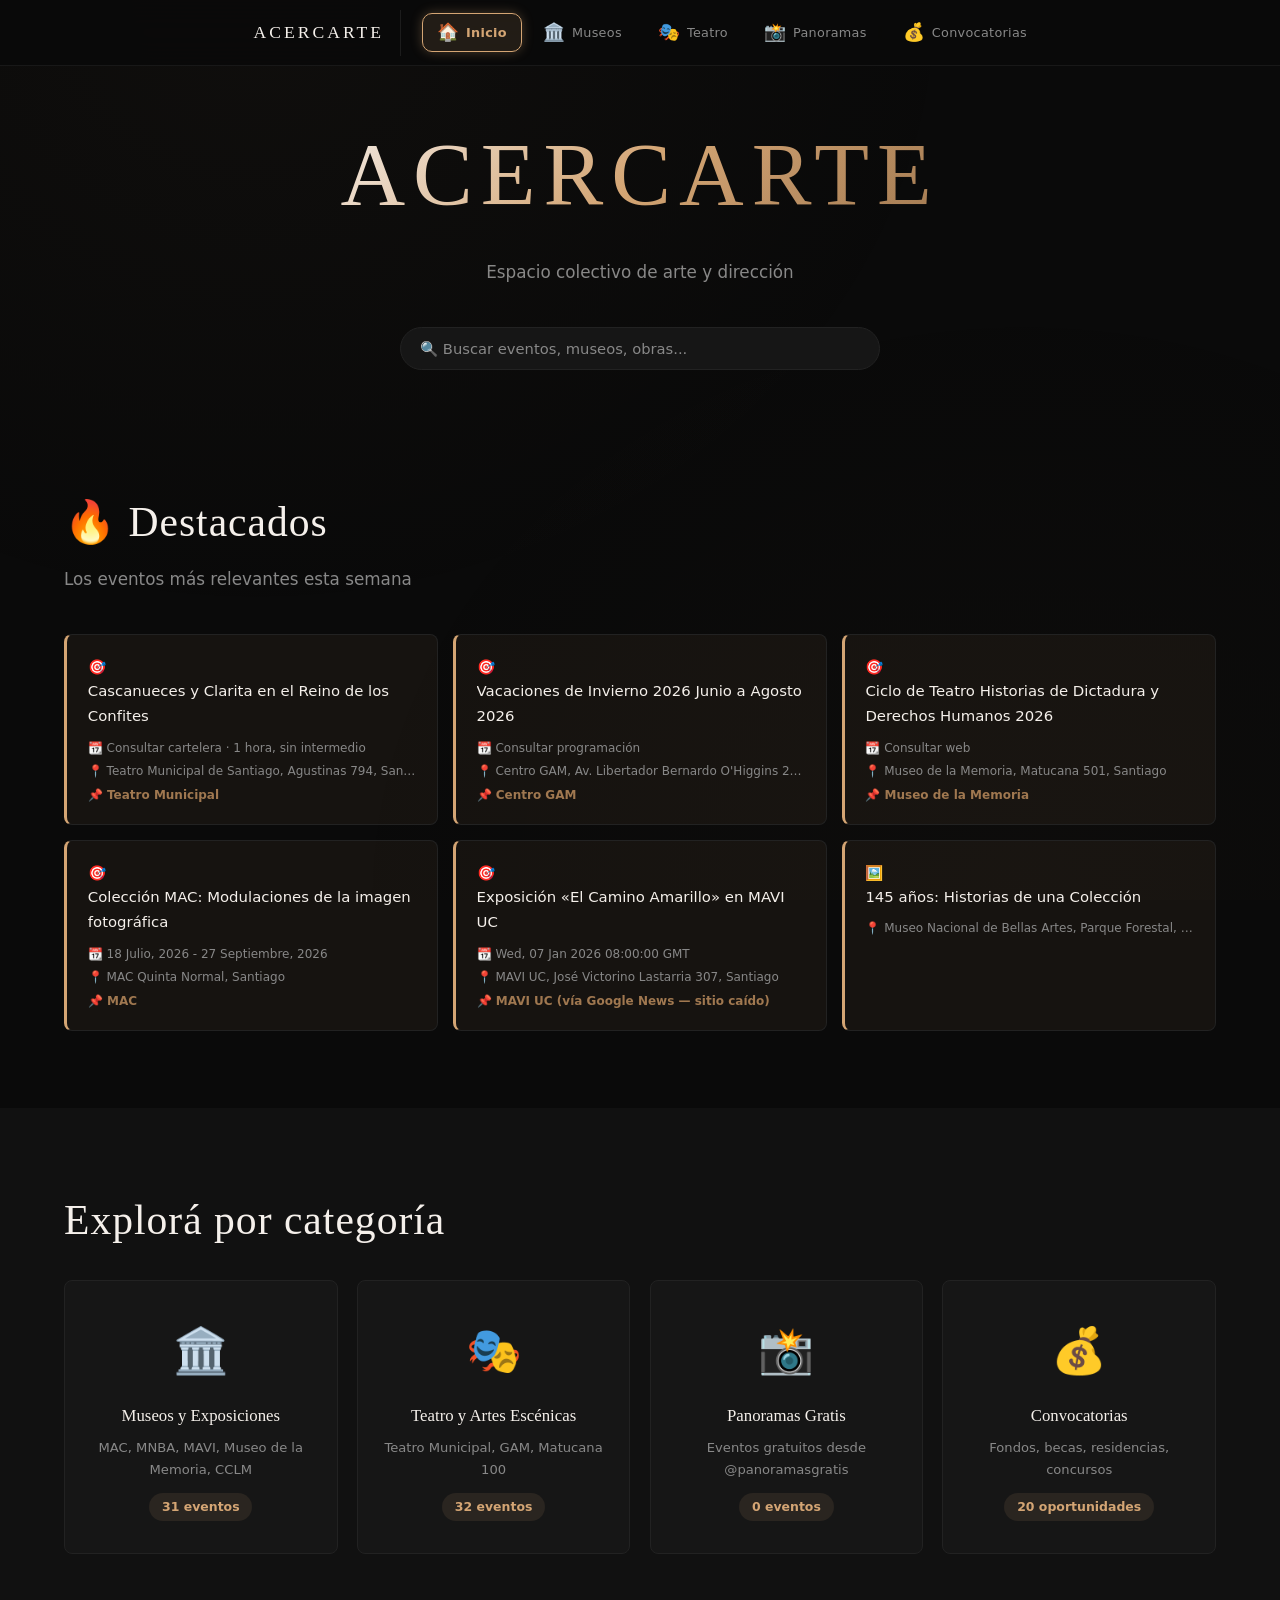
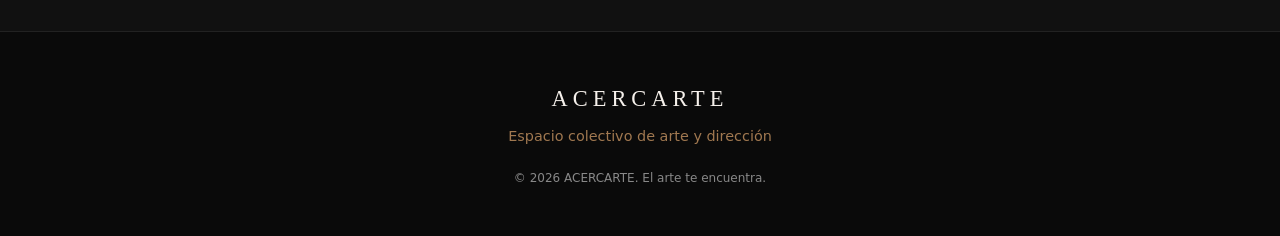
==== commit 4611bdf9: "fix: buscador funcional en las 5 páginas - listeners acercarte:search" ====
--- a/index.html
+++ b/index.html
@@ -85,10 +85,87 @@
     <script src="js/main.js"></script>
     <script>
     // Load highlights and counts for index page
+    let allHighlights = [];
+    let allAgenda = null;
+    let allPanoramas = null;
+    let allConvocatorias = null;
+
     document.addEventListener('DOMContentLoaded', () => {
         loadDestacados();
         loadCounts();
     });
+
+    // ── Search across all data ──
+    function matchesSearch(item, q) {
+        if (!q) return true;
+        const haystack = [
+            item.nombre, item.lugar, item.fuente, item.fecha,
+            item.titulo, item.descripcion, item.categoria
+        ].filter(Boolean).join(' ').toLowerCase();
+        return haystack.includes(q.toLowerCase());
+    }
+
+    document.addEventListener('acercarte:search', e => {
+        const q = e.detail || '';
+        if (q === '') {
+            // Restore original highlights
+            renderDestacados(allHighlights);
+            return;
+        }
+        // First filter highlights
+        const filtered = allHighlights.filter(h => matchesSearch(h, q));
+
+        // Also search deep in all data
+        const extraResults = [];
+        if (allAgenda) {
+            for (const ev of allAgenda.eventos_directos || []) {
+                if (matchesSearch(ev, q)) extraResults.push({...ev, _type: 'evento'});
+            }
+            for (const ex of allAgenda.mnba || []) {
+                if (matchesSearch(ex, q)) extraResults.push({...ex, _type: 'mnba', link: ex.link, nombre: ex.nombre});
+            }
+        }
+        if (allPanoramas) {
+            for (const post of allPanoramas.posts || []) {
+                for (const ev of post.events || []) {
+                    if (matchesSearch(ev, q)) extraResults.push({
+                        nombre: ev.description || ev.date || 'Panorama',
+                        link: post.url, lugar: ev.location || 'Santiago',
+                        fecha: ev.date || '', fuente: 'Panoramas Gratis', _type: 'panorama'
+                    });
+                }
+            }
+        }
+
+        // Merge and deduplicate by nombre
+        const seen = new Set();
+        const results = [];
+        for (const r of [...filtered, ...extraResults]) {
+            const key = (r.nombre || r.titulo || '').trim();
+            if (!seen.has(key)) { seen.add(key); results.push(r); }
+        }
+
+        renderDestacados(results.slice(0, 12));
+    });
+
+    function renderDestacados(highlights) {
+        const list = document.getElementById('destacados-list');
+        if (highlights.length === 0) {
+            list.innerHTML = '<p class="agenda-empty-msg">Ningún resultado encontrado.</p>';
+            return;
+        }
+        list.innerHTML = highlights.map(ev => {
+            const link = ev.link || '#';
+            const tipo = ev._type === 'mnba' ? '🖼️' : ev._type === 'panorama' ? '📸' : '🎯';
+            return '<a href="' + escapeHTML(link) + '" target="_blank" rel="noopener" class="expo-card-link">'
+                + '<div class="expo-card highlight-card">'
+                + tipo + ' <span class="expo-link">' + escapeHTML(ev.nombre || '') + '</span>'
+                + (ev.fecha ? '<div class="expo-meta">📆 ' + escapeHTML(ev.fecha) + '</div>' : '')
+                + (ev.lugar ? '<div class="expo-meta">📍 ' + escapeHTML(ev.lugar) + '</div>' : '')
+                + (ev.fuente ? '<div class="expo-meta fuente-tag">📌 ' + escapeHTML(ev.fuente) + '</div>' : '')
+                + '</div></a>';
+        }).join('');
+    }
 
     async function loadDestacados() {
         try {
@@ -97,9 +174,11 @@
                 fetch('datos/panoramas-gratis.json').then(r => r.json())
             ]);
 
+            allAgenda = agenda;
+            allPanoramas = panoramas;
+
             const status = document.getElementById('destacados-status');
             const content = document.getElementById('destacados-content');
-            const list = document.getElementById('destacados-list');
 
             status.style.display = 'none';
             content.style.display = 'block';
@@ -136,17 +215,8 @@
                 }
             }
 
-            list.innerHTML = highlights.slice(0, 8).map(ev => {
-                const link = ev.link || '#';
-                const tipo = ev._type === 'mnba' ? '🖼️' : ev._type === 'panorama' ? '📸' : '🎯';
-                return '<a href="' + escapeHTML(link) + '" target="_blank" rel="noopener" class="expo-card-link">'
-                    + '<div class="expo-card highlight-card">'
-                    + tipo + ' <span class="expo-link">' + escapeHTML(ev.nombre || '') + '</span>'
-                    + (ev.fecha ? '<div class="expo-meta">📆 ' + escapeHTML(ev.fecha) + '</div>' : '')
-                    + (ev.lugar ? '<div class="expo-meta">📍 ' + escapeHTML(ev.lugar) + '</div>' : '')
-                    + (ev.fuente ? '<div class="expo-meta fuente-tag">📌 ' + escapeHTML(ev.fuente) + '</div>' : '')
-                    + '</div></a>';
-            }).join('');
+            allHighlights = highlights;
+            renderDestacados(highlights);
 
         } catch(e) {
             console.warn('Error loading highlights:', e);
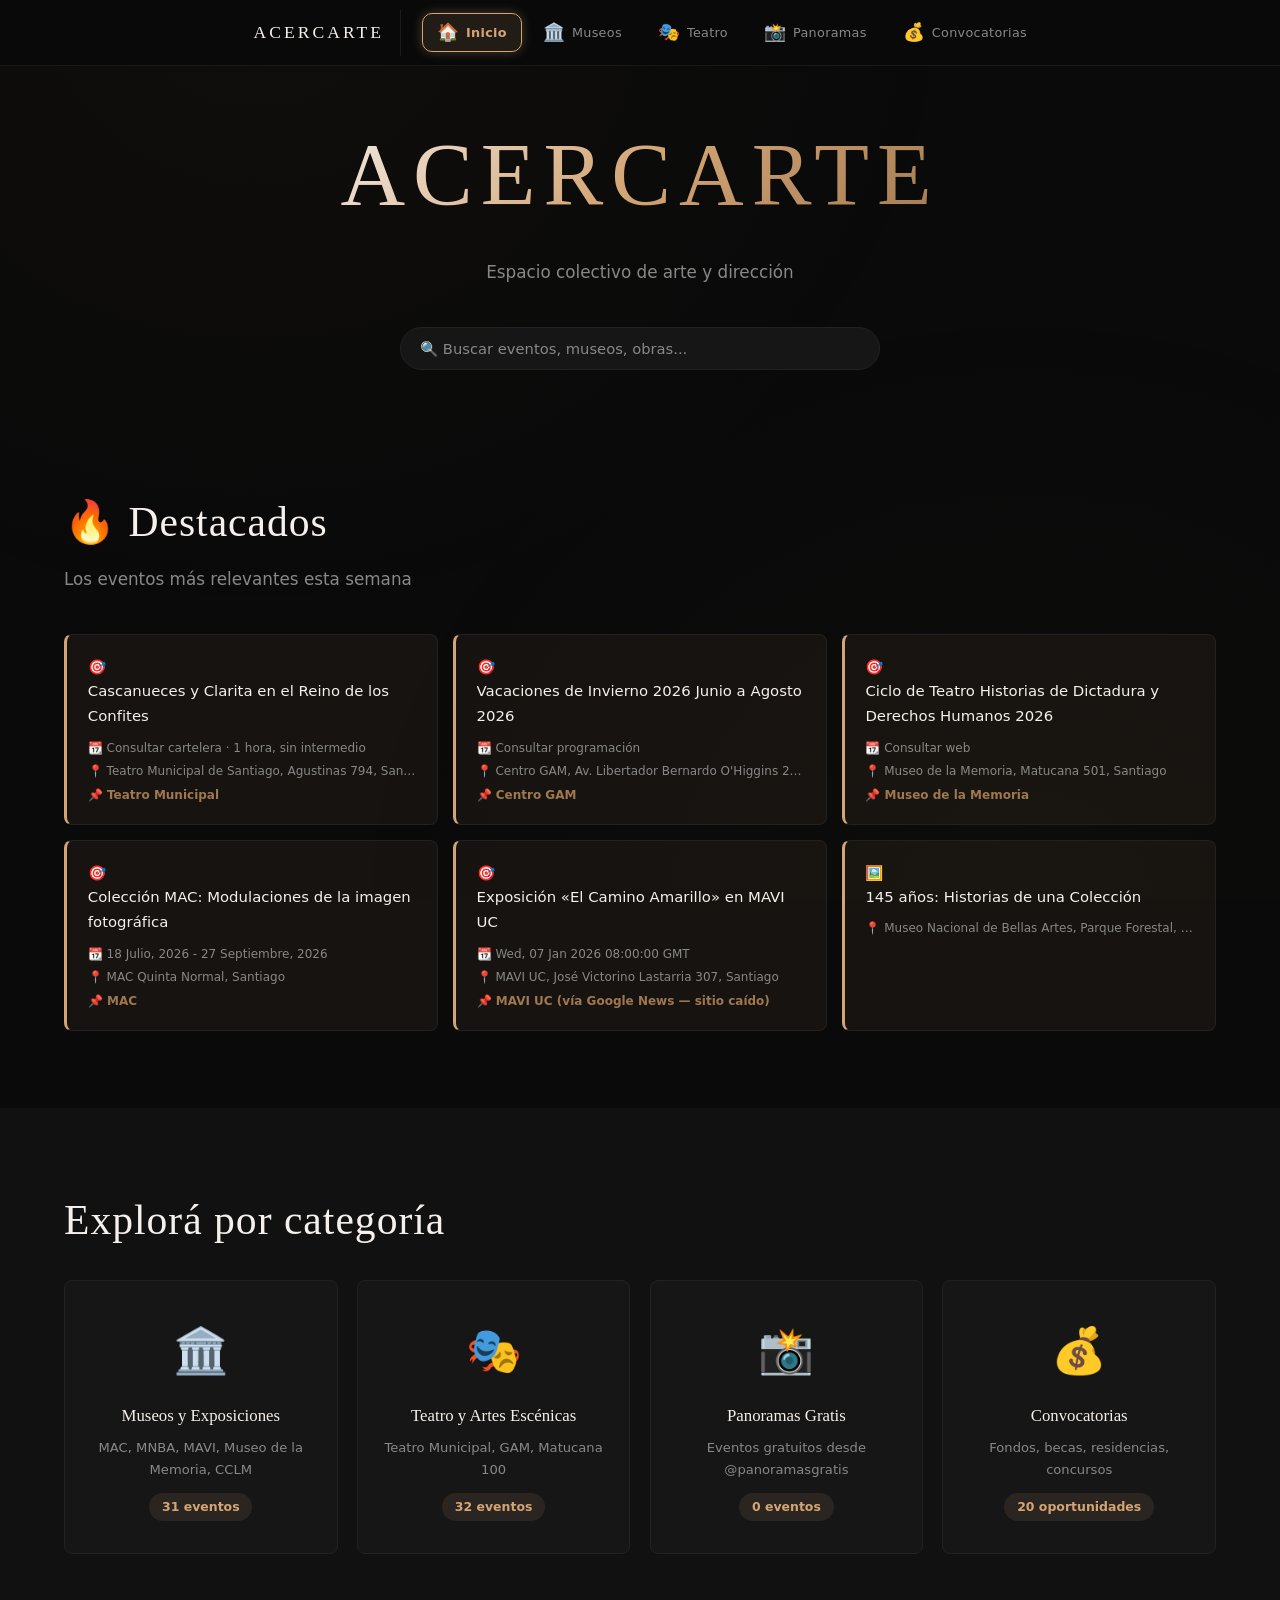
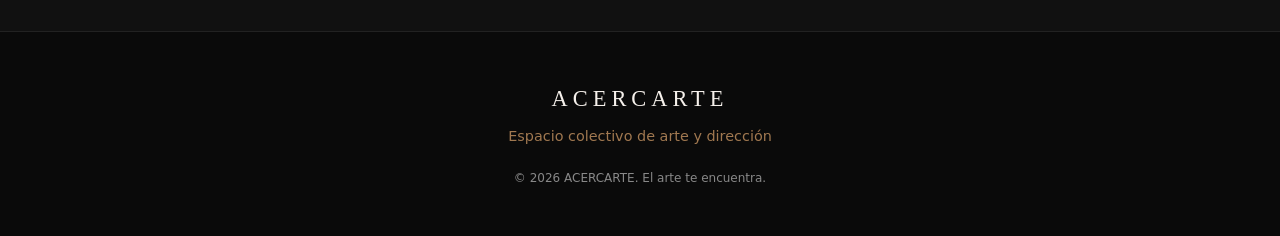
==== commit 659b15ae: "chore: bump css version v6 for cache bust" ====
--- a/index.html
+++ b/index.html
@@ -5,7 +5,7 @@
     <meta name="viewport" content="width=device-width, initial-scale=1.0">
     <meta name="description" content="ACERCARTE — Espacio colectivo de arte y dirección. Exhibimos, difundimos y conectamos arte emergente.">
     <title>ACERCARTE — Inicio</title>
-    <link rel="stylesheet" href="css/style.css?v=5">
+    <link rel="stylesheet" href="css/style.css?v=6">
 </head>
 <body>
     <nav class="nav">
